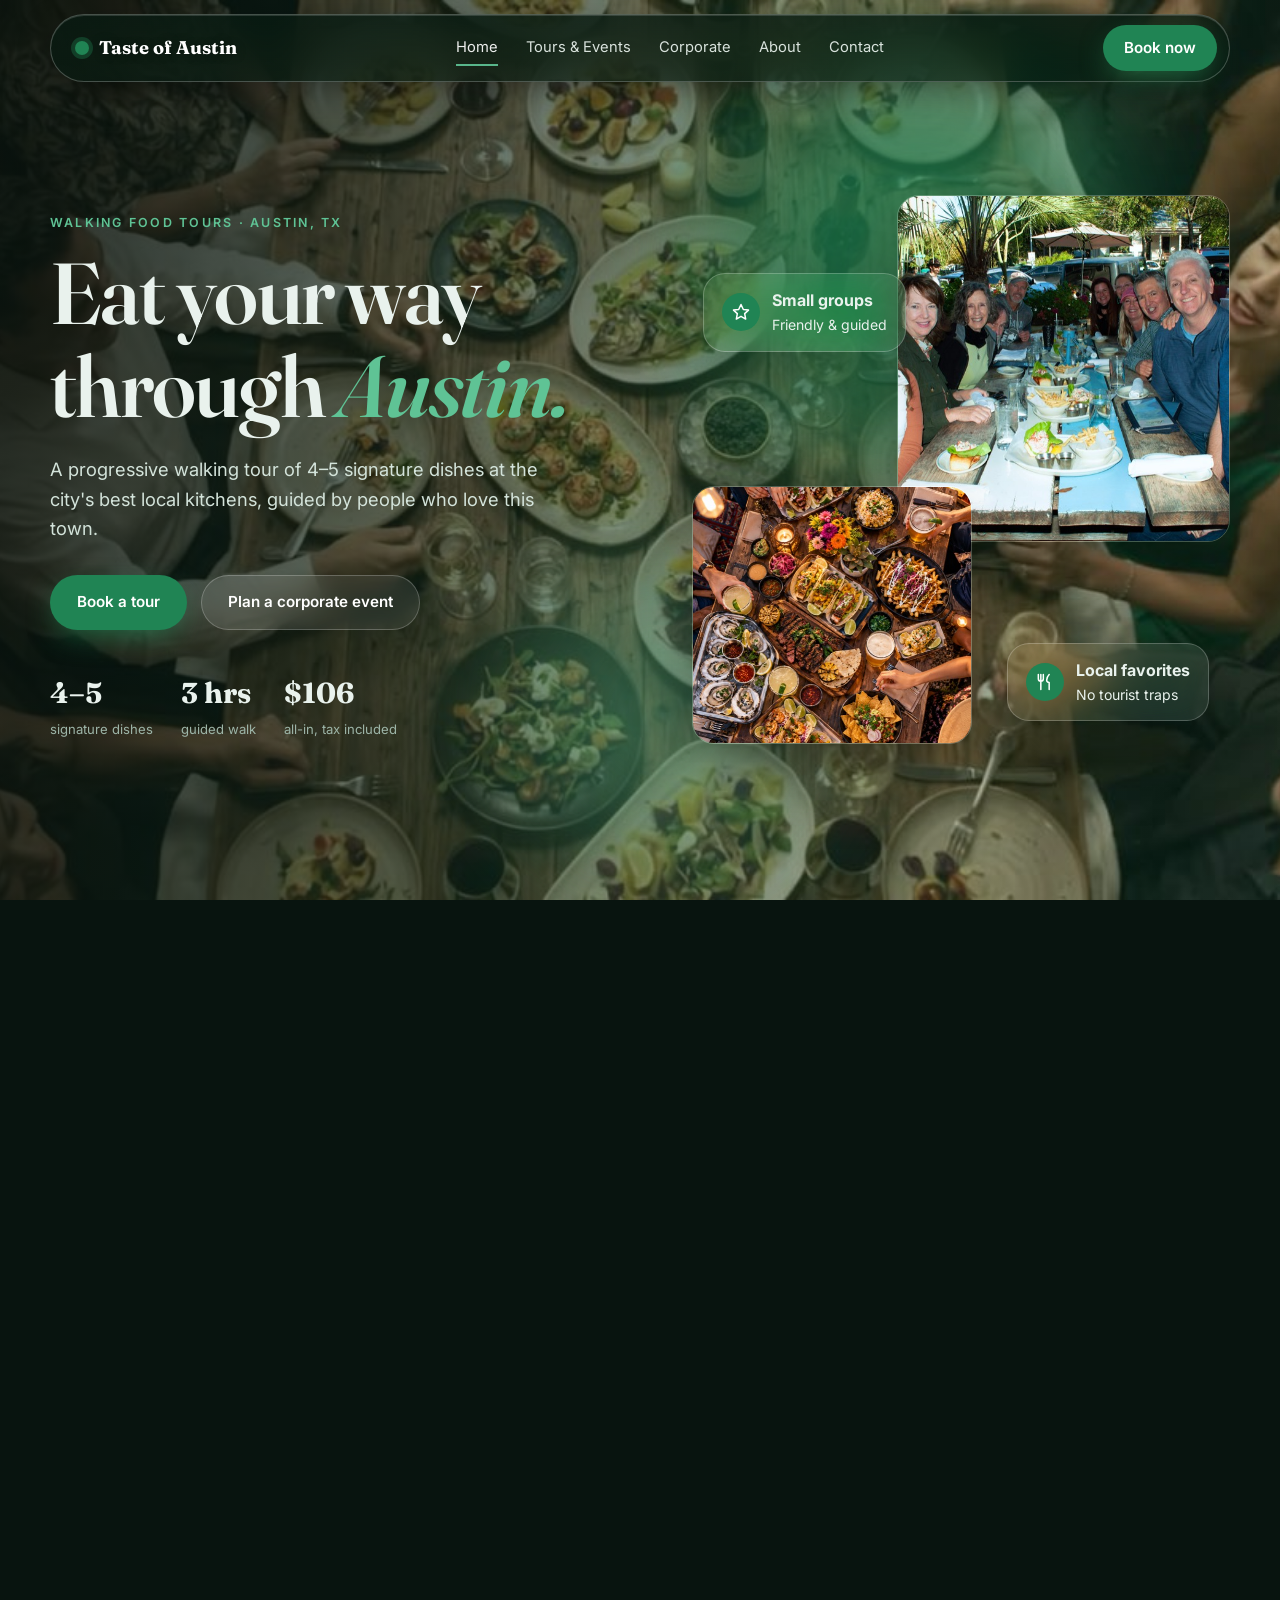
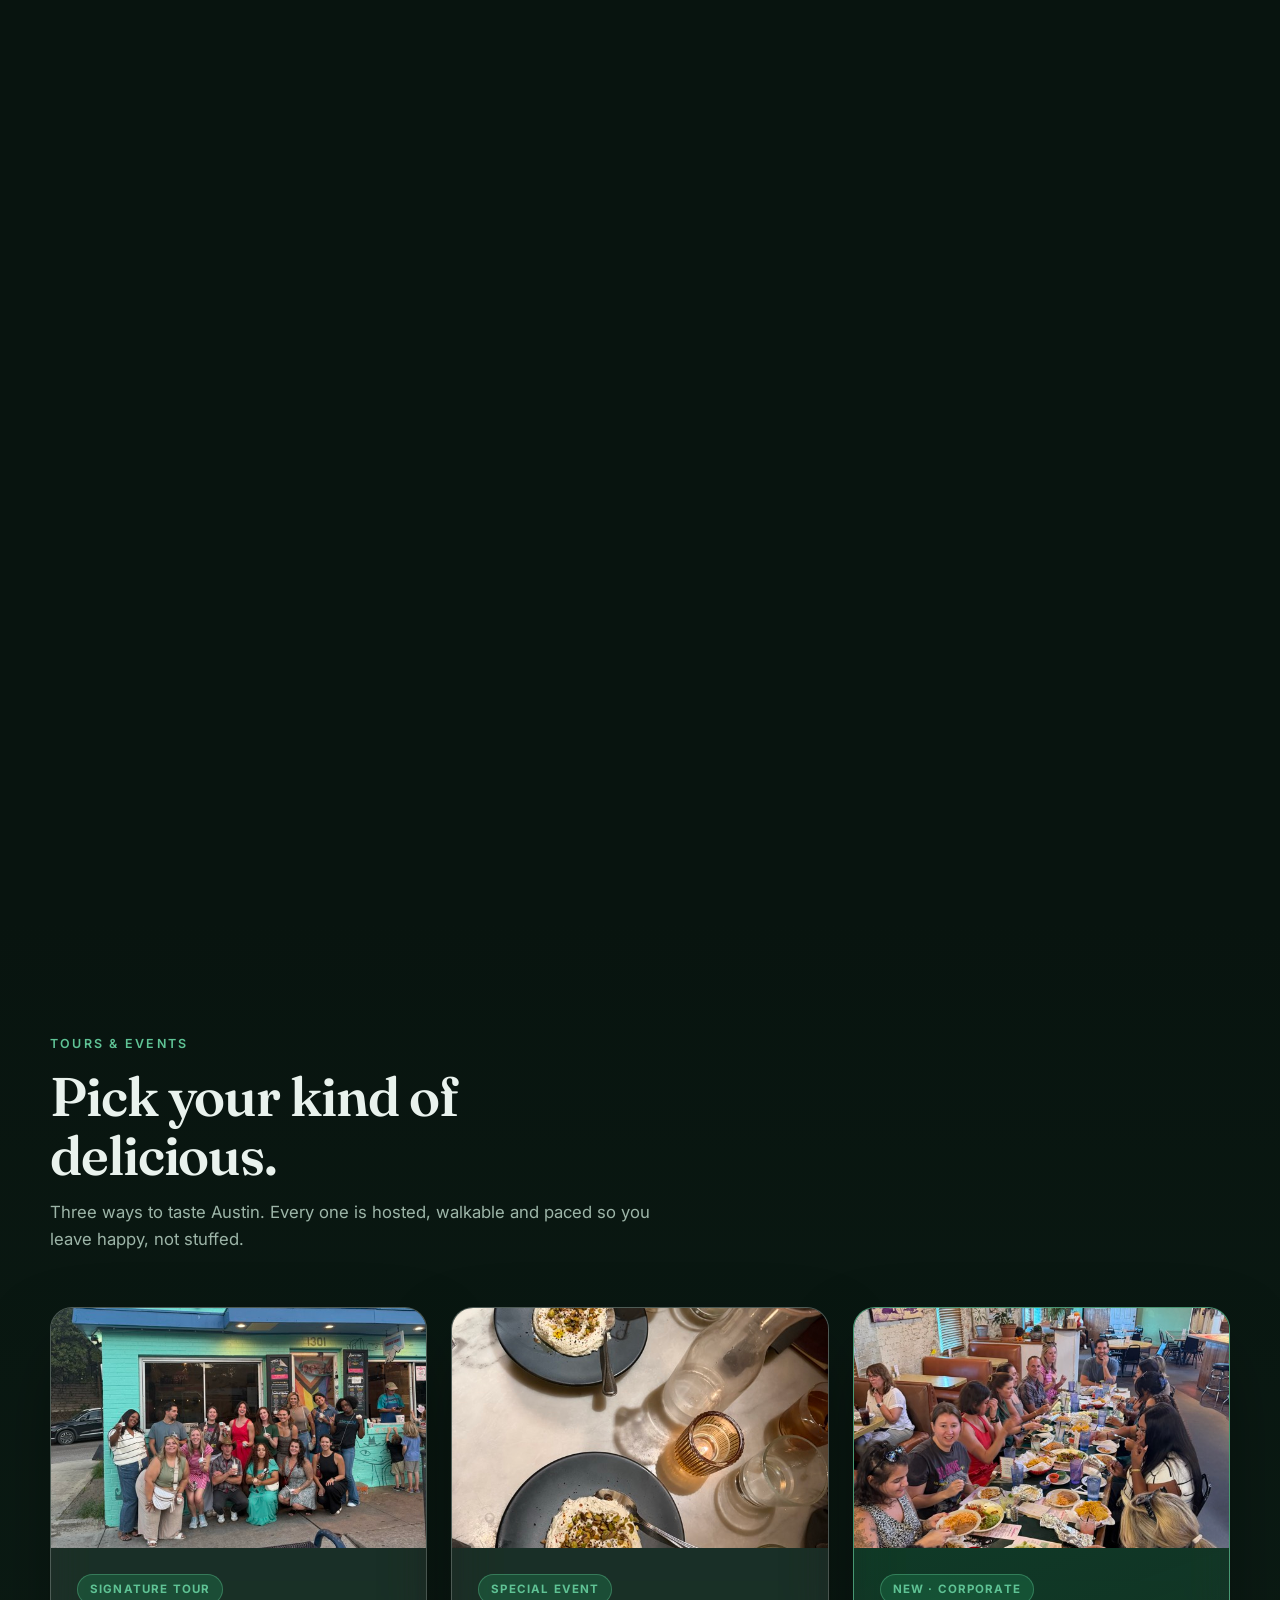
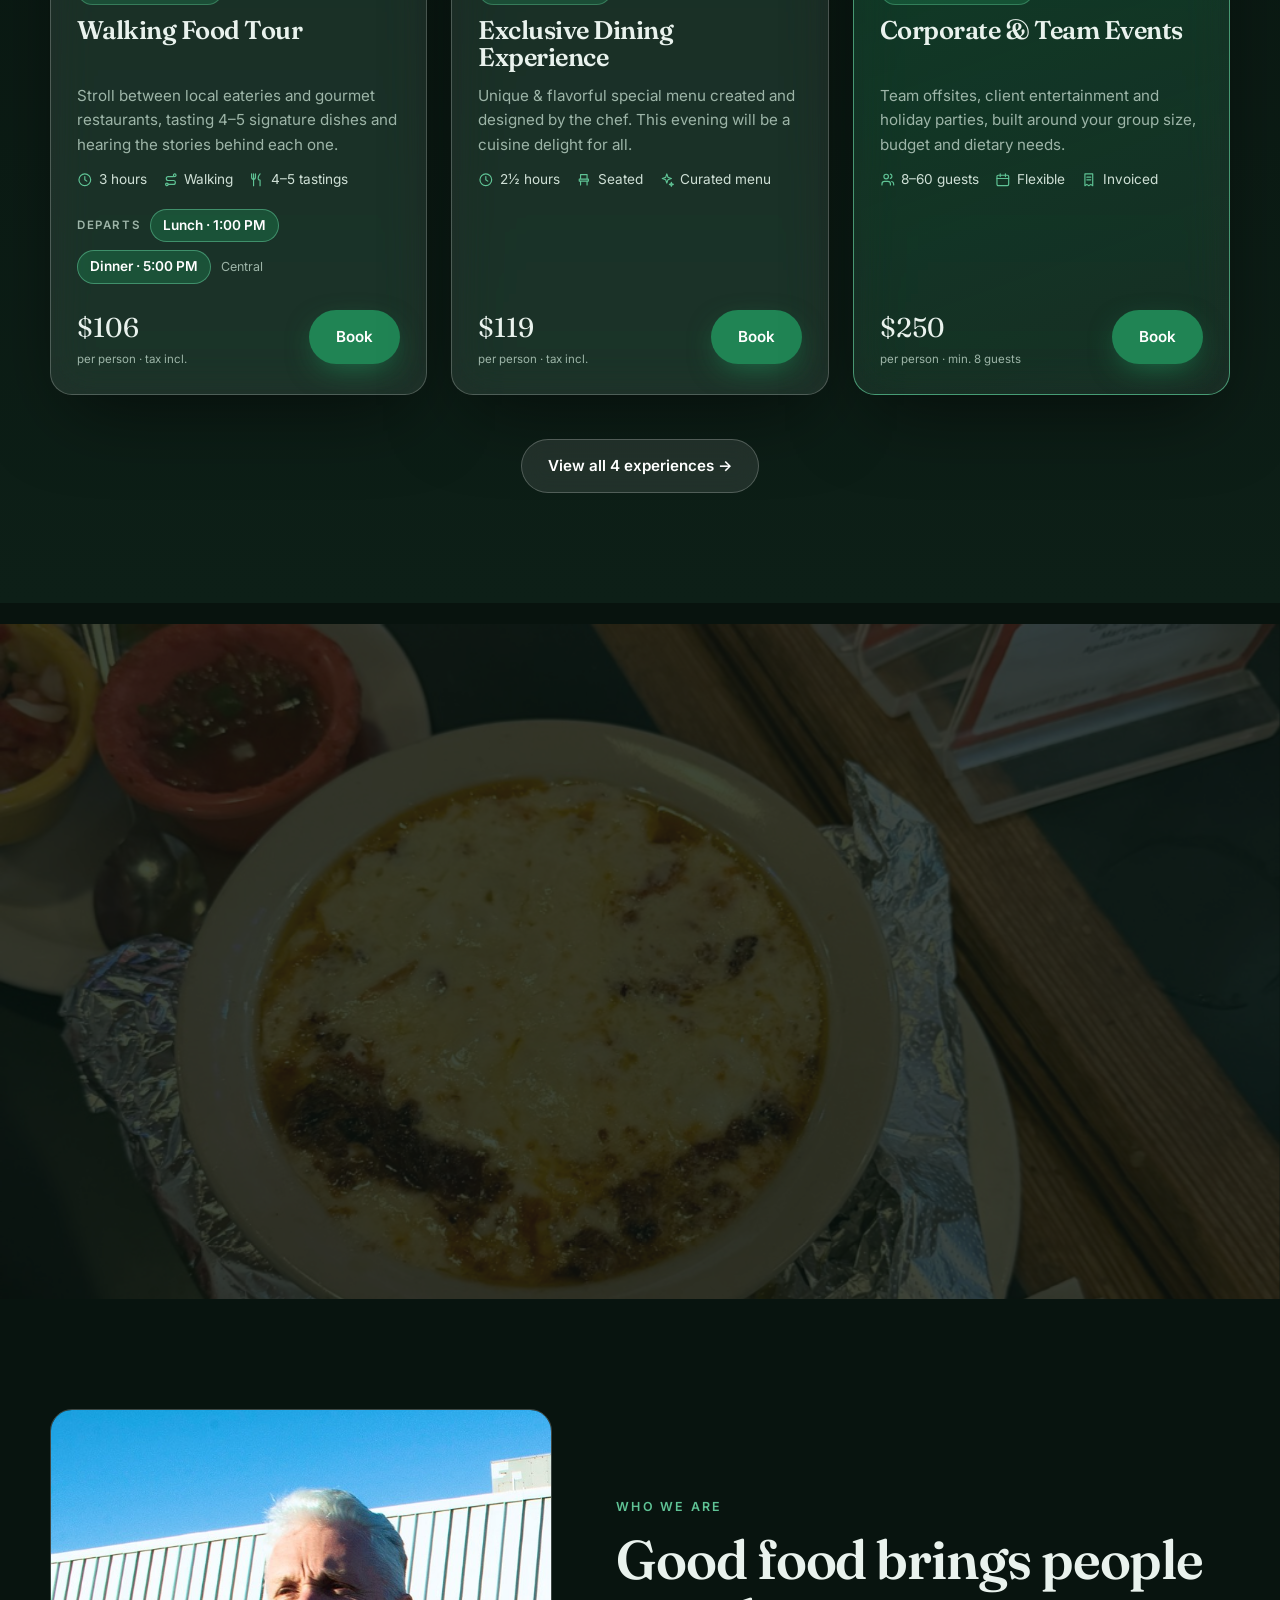
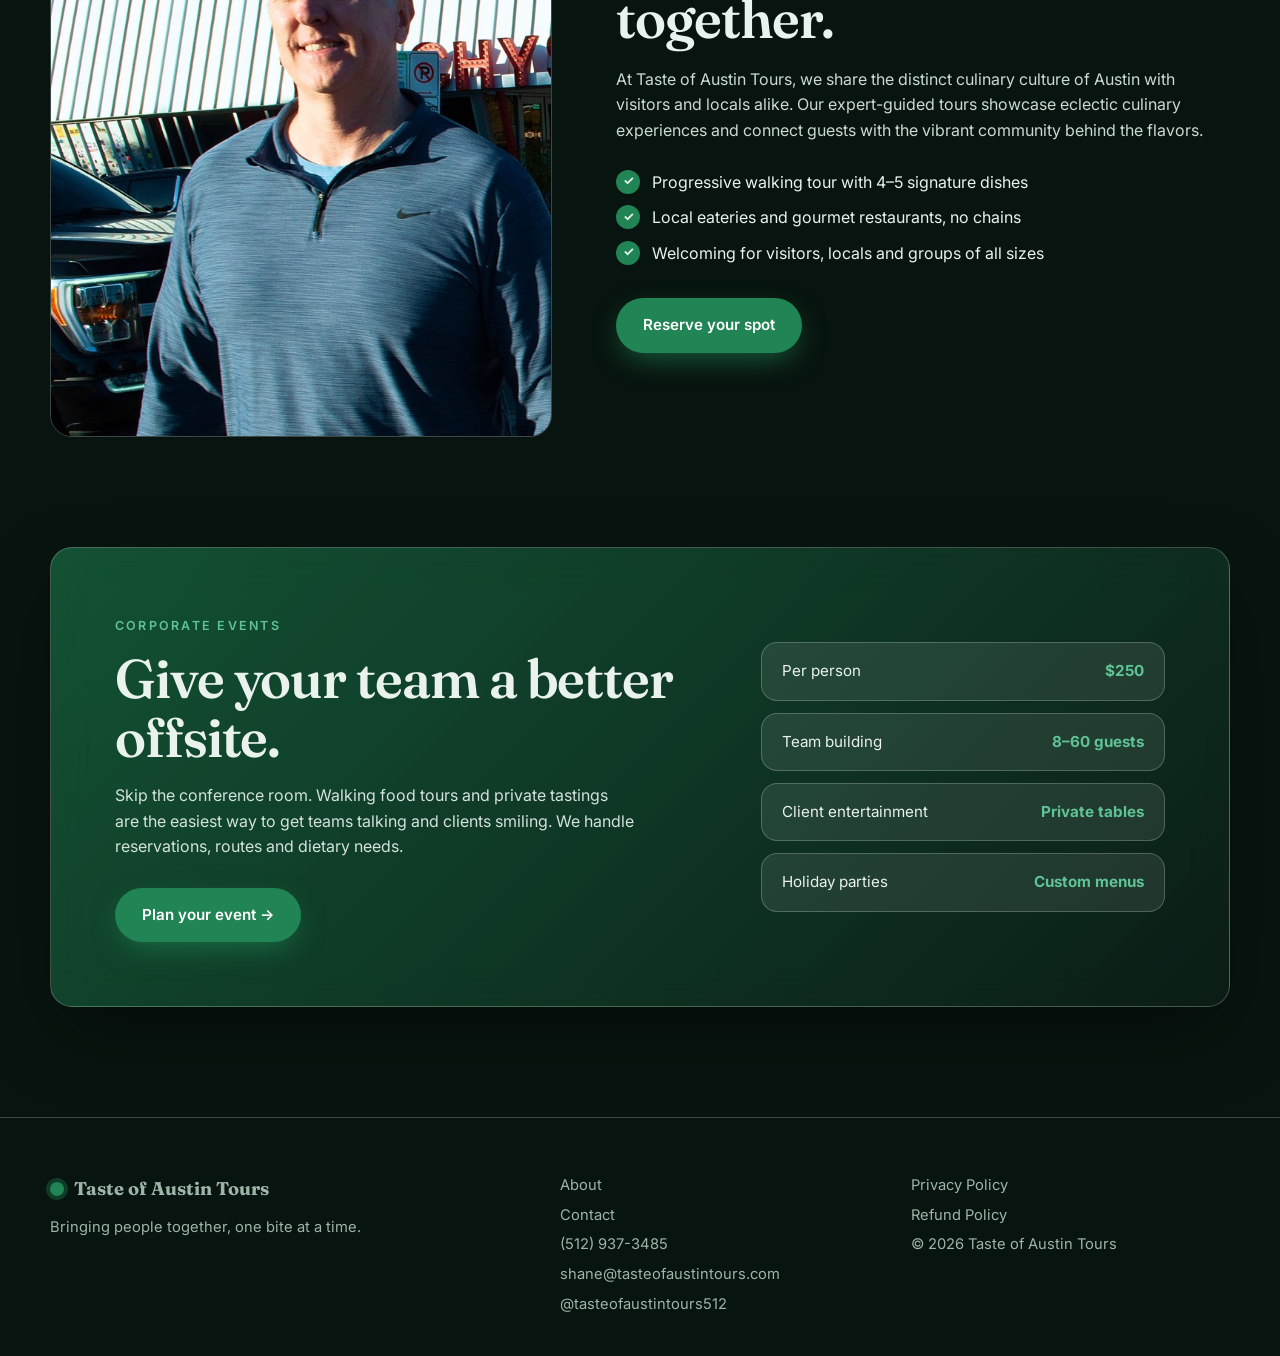
==== index.html @ 26d333cd "Four events: Walking Food Tour (lunch or dinner), Dining, Corporate, and a large Private Group Tour " ====
<!doctype html>
<html lang="en">
<head>
<meta charset="utf-8">
<meta name="viewport" content="width=device-width,initial-scale=1">
<title>Taste of Austin Tours | Walking Food Tours</title>
<meta name="description" content="Guided walking food tours, private dining experiences and corporate events in Austin, TX. Book your table for 4–5 signature dishes and the stories behind them.">
<meta name="theme-color" content="#208454">
<link rel="icon" href="favicon.svg" type="image/svg+xml">
<meta property="og:type" content="website"><meta property="og:site_name" content="Taste of Austin Tours">
<meta property="og:title" content="Taste of Austin Tours | Walking Food Tours"><meta property="og:description" content="Guided walking food tours, private dining experiences and corporate events in Austin, TX. Book your table for 4–5 signature dishes and the stories behind them.">
<meta property="og:url" content="https://www.tasteofaustintours.com/"><meta property="og:image" content="https://www.tasteofaustintours.com/img/og.jpg">
<meta name="twitter:card" content="summary_large_image">
<link rel="canonical" href="https://www.tasteofaustintours.com/">
<meta name="robots" content="noindex, nofollow"><!-- remove at go-live -->
<link rel="preconnect" href="https://fonts.googleapis.com">
<link rel="preconnect" href="https://fonts.gstatic.com" crossorigin>
<link href="https://fonts.googleapis.com/css2?family=Fraunces:ital,opsz,wght@0,9..144,500;0,9..144,700;1,9..144,500&family=Inter:wght@400;500;600&display=swap" rel="stylesheet">
<script>(function(){try{var n=performance.getEntriesByType('navigation')[0],t=n&&n.type;var internal=t!=='reload'&&document.referrer.indexOf(location.host)>-1;var rm=matchMedia('(prefers-reduced-motion: reduce)').matches;if(!internal&&!rm){var d=document.documentElement;d.classList.add('intro-pre');history.scrollRestoration='manual';setTimeout(function(){d.classList.remove('intro-pre','intro-go')},7000)}}catch(e){}})()</script>
<link rel="stylesheet" href="styles.css">
</head>
<body>
<svg width="0" height="0" style="position:absolute" aria-hidden="true"><defs><symbol id="i-clock" viewBox="0 0 24 24"><circle cx="12" cy="12" r="9"/><path d="M12 7v5l3 2"/></symbol><symbol id="i-route" viewBox="0 0 24 24"><circle cx="6" cy="19" r="2"/><circle cx="18" cy="5" r="2"/><path d="M8 19h8a3 3 0 0 0 0-6H8a3 3 0 0 1 0-6h8"/></symbol><symbol id="i-utensils" viewBox="0 0 24 24"><path d="M7 3v8M4 3v5a3 3 0 0 0 6 0V3M7 11v10M17 3c-2 2-3 4.5-3 7 0 1.5 1 2.5 3 2.5V21"/></symbol><symbol id="i-seat" viewBox="0 0 24 24"><path d="M7 4h10v7H7zM5 11h14v3H5zM7 14v6M17 14v6"/></symbol><symbol id="i-sparkles" viewBox="0 0 24 24"><path d="M12 3l1.8 5.2L19 10l-5.2 1.8L12 17l-1.8-5.2L5 10l5.2-1.8zM19 16l.8 2.2L22 19l-2.2.8L19 22l-.8-2.2L16 19l2.2-.8z"/></symbol><symbol id="i-users" viewBox="0 0 24 24"><path d="M16 20v-1.5a4 4 0 0 0-4-4H7a4 4 0 0 0-4 4V20"/><circle cx="9.5" cy="7" r="3.5"/><path d="M21 20v-1.5a4 4 0 0 0-3-3.9M16 3.2a3.5 3.5 0 0 1 0 6.6"/></symbol><symbol id="i-calendar" viewBox="0 0 24 24"><rect x="3" y="5" width="18" height="16" rx="2"/><path d="M3 10h18M8 3v4M16 3v4"/></symbol><symbol id="i-receipt" viewBox="0 0 24 24"><path d="M6 3h12v18l-3-2-3 2-3-2-3 2zM9 8h6M9 12h6"/></symbol><symbol id="i-star" viewBox="0 0 24 24"><path d="M12 3l2.8 6 6.2.7-4.6 4.3 1.2 6.5-5.6-3.3-5.6 3.3 1.2-6.5L3 9.7 9.2 9z"/></symbol><symbol id="i-briefcase" viewBox="0 0 24 24"><rect x="3" y="7" width="18" height="13" rx="2"/><path d="M9 7V5a2 2 0 0 1 2-2h2a2 2 0 0 1 2 2v2M3 13h18"/></symbol><symbol id="i-gift" viewBox="0 0 24 24"><rect x="3" y="8" width="18" height="4"/><path d="M5 12h14v9H5zM12 8v13M12 8c-2 0-4-1-4-2.5S9.5 3 12 8c2.5-5 4-3 4-2.5S14 8 12 8z"/></symbol><symbol id="i-leaf" viewBox="0 0 24 24"><path d="M5 19c0-9 5-14 15-14 0 10-5 15-14 15M5 19l8-8"/></symbol><symbol id="i-pin" viewBox="0 0 24 24"><path d="M12 21s-7-6.2-7-11a7 7 0 0 1 14 0c0 4.8-7 11-7 11z"/><circle cx="12" cy="10" r="2.5"/></symbol><symbol id="i-phone" viewBox="0 0 24 24"><path d="M5 4h4l2 5-2.5 1.5a11 11 0 0 0 5 5L15 13l5 2v4a2 2 0 0 1-2 2A16 16 0 0 1 3 6a2 2 0 0 1 2-2z"/></symbol><symbol id="i-mail" viewBox="0 0 24 24"><rect x="3" y="5" width="18" height="14" rx="2"/><path d="M3 7l9 6 9-6"/></symbol><symbol id="i-menu" viewBox="0 0 24 24"><path d="M4 6h16M4 12h16M4 18h16"/></symbol><symbol id="i-wine" viewBox="0 0 24 24"><path d="M8 3h8l-.5 6a3.5 3.5 0 0 1-7 0zM12 12.5V21M8 21h8"/></symbol><symbol id="i-heart" viewBox="0 0 24 24"><path d="M12 20s-8-5-8-11a4.5 4.5 0 0 1 8-2.5A4.5 4.5 0 0 1 20 9c0 6-8 11-8 11z"/></symbol><symbol id="i-key" viewBox="0 0 24 24"><circle cx="8" cy="15" r="4"/><path d="M11 12l9-9M16 7l3 3"/></symbol></defs></svg>

<header class="nav">
  <div class="wrap">
    <nav class="glass nav-inner" aria-label="Main">
      <a class="brand" href="index.html"><i></i>Taste of Austin</a>
      <div class="links">
        <a href="index.html" aria-current="page">Home</a>
        <a href="events.html">Tours &amp; Events</a>
        <a href="corporate.html">Corporate</a>
        <a href="about.html">About</a>
        <a href="contact.html">Contact</a>
      </div>
      <a class="btn btn-primary desk" href="events.html">Book now</a>
      <button class="menu-btn" aria-label="Menu" aria-expanded="false"><svg class="i" aria-hidden="true"><use href="#i-menu"/></svg></button>
    </nav>
  </div>
</header>

<main>
<div class="hero-runway" id="hero-runway">
<section class="hero hero-video" style="padding-bottom:96px">
  <canvas class="hero-vid" id="hero-canvas" data-frames="90" role="presentation" aria-hidden="true"></canvas>
  <div class="layer blob a" data-speed="0.4"></div>
  <div class="layer blob b" data-speed="0.15"></div>
  <div class="wrap hero-grid">
    <div>
      <span class="eyebrow">Walking food tours · Austin, TX</span>
      <h1>Eat your way through <em>Austin.</em></h1>
      <p class="lead">A progressive walking tour of 4–5 signature dishes at the city's best local kitchens, guided by people who love this town.</p>
      <div class="cta-row">
        <a class="btn btn-primary" href="events.html">Book a tour</a>
        <a class="btn btn-ghost" href="corporate.html">Plan a corporate event</a>
      </div>
      <div class="proof">
        <div><b>4–5</b><span>signature dishes</span></div>
        <div><b>3 hrs</b><span>guided walk</span></div>
        <div><b>$106</b><span>all-in, tax included</span></div>
      </div>
    </div>
    <div class="stack" aria-hidden="false">
      <div class="card-img ci1 layer" data-speed="-0.06" data-depth="14" style="position:absolute"><img src="img/tour.jpg" srcset="img/m/tour.jpg 900w, img/tour.jpg 1600w" sizes="(max-width:700px) 100vw, (max-width:1100px) 50vw, 380px" alt="A group of guests smiling around a shared outdoor table of lobster rolls and fries"></div>
      <div class="card-img ci2" data-depth="-18"><img src="img/street-food.jpg" srcset="img/m/street-food.jpg 800w, img/street-food.jpg 1400w" sizes="(max-width:700px) 60vw, 300px" style="object-position:50% 38%" alt="Overhead view of a table full of tacos, oysters, fries and drinks"></div>
      <div class="glass float-chip fc1" data-depth="26"><span class="dot"><svg class="i" aria-hidden="true"><use href="#i-star"/></svg></span><div><b>Small groups</b>Friendly &amp; guided</div></div>
      <div class="glass float-chip fc2" data-depth="-28"><span class="dot"><svg class="i" aria-hidden="true"><use href="#i-utensils"/></svg></span><div><b>Local favorites</b>No tourist traps</div></div>
    </div>
  </div>
</section>
</div>


<section class="events" id="events">
  <div class="wrap">
    <div class="head rv"><span class="eyebrow">Tours &amp; events</span><h2>Pick your kind of delicious.</h2><p>Three ways to taste Austin. Every one is hosted, walkable and paced so you leave happy, not stuffed.</p></div>
    <div class="event-grid">
      <article class="glass spot event rv">
        <div class="pic"><img src="img/amys.jpg" srcset="img/m/amys.jpg 800w, img/amys.jpg 1400w" sizes="(max-width:700px) 100vw, (max-width:1100px) 50vw, 380px" loading="lazy" style="object-position:50% 62%" alt="Guests posing with ice cream outside Amy’s Ice Creams on the walking food tour"></div>
        <div class="body">
          <span class="tag">Signature tour</span>
          <h3>Walking Food Tour</h3>
          <p>Stroll between local eateries and gourmet restaurants, tasting 4–5 signature dishes and hearing the stories behind each one.</p>
          <div class="meta"><span><svg class="i" aria-hidden="true"><use href="#i-clock"/></svg> 3 hours</span><span><svg class="i" aria-hidden="true"><use href="#i-route"/></svg> Walking</span><span><svg class="i" aria-hidden="true"><use href="#i-utensils"/></svg> 4–5 tastings</span><span class="times"><b>Departs</b><time datetime="13:00">Lunch · 1:00 PM</time><time datetime="17:00">Dinner · 5:00 PM</time><small class="tz">Central</small></span></div>
          <div class="foot"><div class="price">$106<small>per person · tax incl.</small></div><a class="btn btn-primary" href="book.html?exp=tour">Book</a></div>
        </div>
      </article>
      <article class="glass spot event rv">
        <div class="pic"><img src="img/ricotta.jpg" srcset="img/m/ricotta.jpg 800w, img/ricotta.jpg 1400w" sizes="(max-width:700px) 100vw, (max-width:1100px) 50vw, 380px" loading="lazy" style="object-position:50% 52%" alt="Two plates of whipped ricotta with pistachios and cocktails on a marble table"></div>
        <div class="body">
          <span class="tag">Special event</span>
          <h3>Exclusive Dining Experience</h3>
          <p>Unique &amp; flavorful special menu created and designed by the chef. This evening will be a cuisine delight for all.</p>
          <div class="meta"><span><svg class="i" aria-hidden="true"><use href="#i-clock"/></svg> 2½ hours</span><span><svg class="i" aria-hidden="true"><use href="#i-seat"/></svg> Seated</span><span><svg class="i" aria-hidden="true"><use href="#i-sparkles"/></svg> Curated menu</span></div>
          <div class="foot"><div class="price">$119<small>per person · tax incl.</small></div><a class="btn btn-primary" href="book.html?exp=dining">Book</a></div>
        </div>
      </article>
      <article class="glass spot event featured rv">
        <div class="pic"><img src="img/longtable.jpg" srcset="img/m/longtable.jpg 800w, img/longtable.jpg 1400w" sizes="(max-width:700px) 100vw, (max-width:1100px) 50vw, 380px" loading="lazy" style="object-position:50% 38%" alt="A large group sharing tacos and plates at one long restaurant table"></div>
        <div class="body">
          <span class="tag">New · Corporate</span>
          <h3>Corporate &amp; Team Events</h3>
          <p>Team offsites, client entertainment and holiday parties, built around your group size, budget and dietary needs.</p>
          <div class="meta"><span><svg class="i" aria-hidden="true"><use href="#i-users"/></svg> 8–60 guests</span><span><svg class="i" aria-hidden="true"><use href="#i-calendar"/></svg> Flexible</span><span><svg class="i" aria-hidden="true"><use href="#i-receipt"/></svg> Invoiced</span></div>
          <div class="foot"><div class="price">$250<small>per person · min. 8 guests</small></div><a class="btn btn-primary" href="corporate.html">Book</a></div>
        </div>
      </article>
    </div>
    <div style="text-align:center;margin-top:44px"><a class="btn btn-ghost" href="events.html">View all 4 experiences →</a></div>
  </div>
</section>

<section class="band" id="how">
  <div class="layer bg2" data-speed="0.18"></div>
  <div class="wrap">
    <div class="head rv"><span class="eyebrow">How it works</span><h2>Booked in a minute. Remembered for years.</h2></div>
    <div class="steps">
      <div class="glass spot step rv"><div class="n">01</div><h3>Choose &amp; book</h3><p>Pick your experience, date and party size. You'll see the full price up front, with tax included.</p></div>
      <div class="glass spot step rv"><div class="n">02</div><h3>Meet your guide</h3><p>We'll send the meeting spot and details. Come hungry, wear comfy shoes and tell us about any dietary needs.</p></div>
      <div class="glass spot step rv"><div class="n">03</div><h3>Taste Austin</h3><p>Walk, eat, sip and swap stories as we move between kitchens that make this city special.</p></div>
    </div>
  </div>
</section>

<section class="about" id="about">
  <div class="wrap about-grid">
    <div class="about-img rv"><img src="img/portrait.jpg" srcset="img/m/portrait.jpg 900w, img/portrait.jpg 1600w" sizes="(max-width:700px) 100vw, (max-width:1100px) 50vw, 480px" loading="lazy" style="object-position:50% 25%" alt="Host of Taste of Austin Tours standing in the sun on an Austin street"></div>
    <div class="rv">
      <span class="eyebrow">Who we are</span>
      <h2>Good food brings people together.</h2>
      <p>At Taste of Austin Tours, we share the distinct culinary culture of Austin with visitors and locals alike. Our expert-guided tours showcase eclectic culinary experiences and connect guests with the vibrant community behind the flavors.</p>
      <ul class="ticks">
        <li>Progressive walking tour with 4–5 signature dishes</li>
        <li>Local eateries and gourmet restaurants, no chains</li>
        <li>Welcoming for visitors, locals and groups of all sizes</li>
      </ul>
      <a class="btn btn-primary" href="events.html">Reserve your spot</a>
    </div>
  </div>
</section>

<section class="corp">
  <div class="wrap">
    <div class="glass spot corp-card rv">
      <div>
        <span class="eyebrow">Corporate events</span>
        <h2>Give your team a better offsite.</h2>
        <p>Skip the conference room. Walking food tours and private tastings are the easiest way to get teams talking and clients smiling. We handle reservations, routes and dietary needs.</p>
        <a class="btn btn-primary" href="corporate.html">Plan your event →</a>
      </div>
      <div class="corp-list">
        <div><span>Per person</span><b>$250</b></div>
        <div><span>Team building</span><b>8–60 guests</b></div>
        <div><span>Client entertainment</span><b>Private tables</b></div>
        <div><span>Holiday parties</span><b>Custom menus</b></div>
              </div>
    </div>
  </div>
</section>
</main>

<footer id="contact">
  <div class="wrap foot-grid">
    <div><a class="brand" href="index.html"><i></i>Taste of Austin Tours</a><p style="margin-top:12px">Bringing people together, one bite at a time.</p></div>
    <div class="foot-links"><a href="about.html">About</a><a href="contact.html">Contact</a><a href="tel:+15129373485">(512) 937-3485</a><a href="mailto:shane@tasteofaustintours.com">shane@tasteofaustintours.com</a><a href="https://www.instagram.com/tasteofaustintours512" rel="noopener">@tasteofaustintours512</a></div>
    <div class="foot-links"><a href="privacy.html">Privacy Policy</a><a href="refund.html">Refund Policy</a><p>© 2026 Taste of Austin Tours</p></div>
  </div>
</footer>
<a class="btn btn-primary m-cta" href="events.html" data-hide="#events">Book a tour</a>
<script src="main.js"></script>
</body>
</html>
---- styles.css ----
:root{
  --primary:#208454;
  --primary-600:#1a6b45;
  --primary-300:#5fc395;
  --ink:#08140f;
  --ink-2:#0d1f17;
  --paper:#f5f8f6;
  --text:#e9f2ed;
  --muted:#9db5a8;
  --glass:rgba(255,255,255,.09);
  --glass-strong:rgba(255,255,255,.16);
  --glass-border:rgba(255,255,255,.22);
  --radius:22px;
  --shadow:0 30px 80px -20px rgba(0,0,0,.55);
  --font:"Inter",system-ui,-apple-system,"Segoe UI",sans-serif;
  --display:"Fraunces",Georgia,serif;
}
*{box-sizing:border-box;margin:0}
html{scroll-behavior:smooth}
body{font-family:var(--font);background:var(--ink);color:var(--text);line-height:1.6;-webkit-font-smoothing:antialiased;overflow-x:hidden}
img{display:block;max-width:100%}
a{color:inherit;text-decoration:none}
.wrap{width:min(1180px,100% - 32px);margin-inline:auto}
h1,h2,h3{font-family:var(--display);font-weight:600;line-height:1.08;letter-spacing:-.02em}
h2{font-size:clamp(2rem,4.5vw,3.4rem)}
.eyebrow{display:inline-block;font-size:.78rem;font-weight:600;letter-spacing:.18em;text-transform:uppercase;color:var(--primary-300);margin-bottom:14px}
.glass{background:var(--glass);border:1px solid var(--glass-border);backdrop-filter:blur(22px) saturate(160%);-webkit-backdrop-filter:blur(22px) saturate(160%);border-radius:var(--radius);box-shadow:var(--shadow)}
.btn{display:inline-flex;align-items:center;justify-content:center;gap:8px;padding:14px 26px;border-radius:999px;font-weight:600;font-size:.95rem;border:1px solid transparent;cursor:pointer;transition:transform .2s,background .2s,box-shadow .2s;font-family:inherit}
.btn-primary{background:var(--primary);color:#fff;box-shadow:0 10px 30px -8px rgba(32,132,84,.8)}
.btn-primary:hover{background:#26a068;transform:translateY(-2px)}
.btn-ghost{background:var(--glass);border-color:var(--glass-border);color:#fff;backdrop-filter:blur(12px)}
.btn-ghost:hover{background:var(--glass-strong)}
:focus-visible{outline:3px solid var(--primary-300);outline-offset:3px}

/* nav */
.nav{position:fixed;inset:14px 0 auto;z-index:50}
.nav-inner{display:flex;align-items:center;justify-content:space-between;padding:10px 12px 10px 24px;border-radius:999px}
.brand{font-family:var(--display);font-weight:700;font-size:1.15rem;display:flex;align-items:center;gap:10px}
.brand i{width:14px;height:14px;border-radius:50%;background:var(--primary);box-shadow:0 0 0 4px rgba(32,132,84,.35)}
.links{display:flex;gap:28px;font-size:.92rem;color:var(--text)}
.links a{opacity:.8}.links a:hover{opacity:1}
.nav .btn{padding:10px 20px}
.menu-btn{display:none;background:none;border:0;color:#fff;font-size:1.5rem;cursor:pointer}

/* hero */
.hero{position:relative;min-height:100svh;display:grid;align-items:center;padding:130px 0 90px;overflow:hidden;isolation:isolate}
.layer{position:absolute;will-change:transform}
.bg{inset:-8% 0;background:url(img/g1.jpg) center/cover;z-index:-3;filter:saturate(1.1)}
.hero::before{content:"";position:absolute;inset:0;z-index:-2;background:linear-gradient(100deg,rgba(8,20,15,.92) 8%,rgba(12,52,34,.62) 55%,rgba(32,132,84,.28));}
.blob{border-radius:50%;filter:blur(70px);z-index:-2;opacity:.7}
.blob.a{width:420px;height:420px;background:var(--primary);top:6%;right:12%}
.blob.b{width:300px;height:300px;background:#5fc395;bottom:4%;left:40%;opacity:.35}
.hero-grid{display:grid;grid-template-columns:1.05fr .95fr;gap:48px;align-items:center}
.hero h1{font-size:clamp(2.8rem,7vw,5.4rem);margin-bottom:22px}
.hero h1 em{font-style:italic;color:var(--primary-300)}
.hero p.lead{font-size:1.15rem;color:#d3e3da;max-width:520px;margin-bottom:32px}
.cta-row{display:flex;gap:14px;flex-wrap:wrap}
.proof{display:flex;gap:28px;margin-top:40px;flex-wrap:wrap}
.proof b{display:block;font-family:var(--display);font-size:1.8rem}
.proof span{font-size:.82rem;color:var(--muted)}
.stack{position:relative;height:560px}
.card-img{position:absolute;border-radius:var(--radius);overflow:hidden;border:1px solid var(--glass-border);box-shadow:var(--shadow)}
.card-img img{width:100%;height:100%;object-fit:cover}
.ci1{width:62%;height:62%;top:0;right:0}
.ci2{width:52%;height:46%;bottom:2%;left:0}
.float-chip{position:absolute;padding:14px 18px;display:flex;gap:12px;align-items:center;font-size:.88rem}
.float-chip b{display:block;font-size:1rem}
.fc1{left:2%;top:14%}
.fc2{right:4%;bottom:6%}
.dot{width:38px;height:38px;border-radius:50%;background:var(--primary);display:grid;place-items:center;font-size:1.1rem}

/* booking bar */
.book-wrap{position:relative;z-index:5;margin-top:-64px}
.book{padding:26px;display:grid;grid-template-columns:1.4fr 1fr 1fr auto;gap:16px;align-items:end;background:rgba(14,36,26,.72)}
.field label{display:block;font-size:.72rem;letter-spacing:.14em;text-transform:uppercase;color:var(--muted);margin-bottom:6px;font-weight:600}
.field select,.field input,.field textarea{width:100%;padding:13px 14px;border-radius:14px;background:rgba(255,255,255,.08);border:1px solid var(--glass-border);color:#fff;font:inherit;font-size:.98rem;color-scheme:dark}
.field select option{color:#111}
.field textarea{resize:vertical;min-height:110px}
.book-total{grid-column:1/-1;display:flex;justify-content:space-between;color:var(--muted);font-size:.9rem;border-top:1px solid var(--glass-border);padding-top:14px;margin-top:2px}
.book-total strong{color:#fff;font-size:1.1rem}

/* sections */
section{padding:110px 0}
.head{max-width:640px;margin-bottom:54px}
.head p{color:var(--muted);margin-top:14px;font-size:1.05rem}
.events{background:linear-gradient(180deg,var(--ink),var(--ink-2))}
.event-grid{display:grid;grid-template-columns:repeat(3,1fr);gap:24px}
.event{display:flex;flex-direction:column;overflow:hidden;transition:transform .35s}
.event:hover{transform:translateY(-8px)}
.event .pic{height:240px;overflow:hidden}
.event .pic img{width:100%;height:100%;object-fit:cover;transition:transform .8s}
.event:hover .pic img{transform:scale(1.07)}
.event .body{padding:26px;display:flex;flex-direction:column;gap:12px;flex:1}
.tag{align-self:flex-start;padding:5px 12px;border-radius:999px;font-size:.72rem;font-weight:700;letter-spacing:.1em;text-transform:uppercase;background:rgba(32,132,84,.35);color:var(--primary-300);border:1px solid rgba(95,195,149,.4)}
.event h3{font-size:1.6rem}
.event p{color:var(--muted);font-size:.95rem}
.meta{display:flex;gap:16px;font-size:.85rem;color:#cfe0d6;flex-wrap:wrap}
.event .foot{margin-top:auto;display:flex;justify-content:space-between;align-items:center;padding-top:10px}
.price{font-family:var(--display);font-size:1.7rem}
.price small{font-family:var(--font);font-size:.72rem;color:var(--muted);display:block}
.event.featured{border-color:rgba(95,195,149,.7);background:linear-gradient(160deg,rgba(32,132,84,.35),rgba(255,255,255,.07))}

/* how it works parallax band */
.band{position:relative;overflow:hidden;isolation:isolate;padding:130px 0}
.band .bg2{position:absolute;inset:-15% 0;background:url(img/queso.jpg) center/cover;z-index:-2}
.band::before{content:"";position:absolute;inset:0;background:rgba(8,20,15,.78);z-index:-1}
.steps{display:grid;grid-template-columns:repeat(3,1fr);gap:22px}
.step{padding:30px}
.step .n{font-family:var(--display);font-size:3rem;color:var(--primary-300);line-height:1}
.step h3{font-size:1.35rem;margin:12px 0 8px}
.step p{color:#c9dbd1;font-size:.95rem}

/* about */
.about-grid{display:grid;grid-template-columns:.9fr 1.1fr;gap:64px;align-items:center}
.about-img{border-radius:var(--radius);overflow:hidden;position:relative;aspect-ratio:4/5;border:1px solid var(--glass-border)}
.about-img img{width:100%;height:100%;object-fit:cover}
.about p{color:#c9dbd1;margin-top:18px}
.ticks{list-style:none;padding:0;margin:26px 0 32px;display:grid;gap:10px}
.ticks li{display:flex;gap:12px}
.ticks li::before{content:"✓";flex:none;width:24px;height:24px;border-radius:50%;background:var(--primary);display:grid;place-items:center;font-size:.8rem;font-weight:700}

/* corporate teaser / cta */
.corp{padding:0 0 110px}
.corp-card{position:relative;overflow:hidden;padding:64px;display:grid;grid-template-columns:1.2fr .8fr;gap:40px;align-items:center;background:linear-gradient(135deg,rgba(32,132,84,.55),rgba(13,31,23,.8))}
.corp-card p{color:#d3e3da;margin:16px 0 28px;max-width:520px}
.corp-list{display:grid;gap:12px}
.corp-list div{padding:16px 20px;border-radius:16px;background:var(--glass);border:1px solid var(--glass-border);display:flex;justify-content:space-between;font-size:.95rem}
.corp-list b{color:var(--primary-300)}

/* footer */
footer{border-top:1px solid var(--glass-border);padding:56px 0 40px;background:var(--ink)}
.foot-grid{display:flex;justify-content:space-between;gap:30px;flex-wrap:wrap}
footer p,footer a{color:var(--muted);font-size:.92rem}
footer a:hover{color:#fff}
.foot-links{display:grid;gap:6px}

/* corporate page */
.page-hero{min-height:78svh;padding-bottom:70px}
.page-hero .bg{background-image:url(img/g2.jpg)}
.feat-grid{display:grid;grid-template-columns:repeat(3,1fr);gap:22px}
.feat{padding:30px}
.feat .ico{width:46px;height:46px;border-radius:14px;background:var(--primary);display:grid;place-items:center;font-size:1.3rem;margin-bottom:16px}
.feat h3{font-size:1.3rem;margin-bottom:8px}
.feat p{color:var(--muted);font-size:.95rem}
.pkg-grid{display:grid;grid-template-columns:repeat(3,1fr);gap:24px}
.pkg{padding:34px;display:flex;flex-direction:column;gap:14px}
.pkg.pop{border-color:rgba(95,195,149,.8);background:linear-gradient(160deg,rgba(32,132,84,.4),rgba(255,255,255,.07))}
.pkg h3{font-size:1.6rem}
.pkg ul{list-style:none;padding:0;display:grid;gap:8px;color:#cfe0d6;font-size:.94rem}
.pkg li::before{content:"•";color:var(--primary-300);margin-right:10px}
.inquiry{padding:44px;display:grid;grid-template-columns:.8fr 1.2fr;gap:48px}
.inquiry form{display:grid;grid-template-columns:1fr 1fr;gap:16px}
.inquiry .full{grid-column:1/-1}
.note{font-size:.82rem;color:var(--muted)}
.ok{display:none;padding:14px 18px;border-radius:14px;background:rgba(32,132,84,.35);border:1px solid var(--primary-300)}

/* reveal */
.rv{opacity:0;transform:translateY(34px);transition:opacity .9s,transform .9s cubic-bezier(.2,.7,.2,1)}
.rv.in{opacity:1;transform:none}

@media(max-width:980px){
  .hero-grid,.about-grid,.corp-card,.inquiry{grid-template-columns:1fr}
  .stack{height:420px}
  .book{grid-template-columns:1fr 1fr}
  .book .btn{grid-column:1/-1}
  .event-grid,.steps,.feat-grid,.pkg-grid{grid-template-columns:1fr}
  .corp-card,.inquiry{padding:30px}
  .links{display:none;position:absolute;top:70px;left:0;right:0;flex-direction:column;padding:22px;gap:16px;background:rgba(10,28,20,.95);border-radius:var(--radius);border:1px solid var(--glass-border)}
  .links.open{display:flex}
  .menu-btn{display:block}
  .nav .btn.desk{display:none}
  .inquiry form{grid-template-columns:1fr}
}
@media(max-width:560px){.book{grid-template-columns:1fr}}
@media(prefers-reduced-motion:reduce){*{transition:none!important;scroll-behavior:auto}.rv{opacity:1;transform:none}}

/* ---------- hover & motion polish ---------- */
@media (hover:hover){
  /* nav */
  .links a{position:relative;padding:4px 0}
  .links a::after{content:"";position:absolute;left:0;bottom:-2px;height:2px;width:100%;background:var(--primary-300);transform:scaleX(0);transform-origin:right;transition:transform .35s}
  .links a:hover::after{transform:scaleX(1);transform-origin:left}
  .brand i{transition:transform .4s,box-shadow .4s}
  .brand:hover i{transform:scale(1.35) rotate(90deg);box-shadow:0 0 0 8px rgba(32,132,84,.3)}

  /* buttons: shine sweep + lift */
  .btn{position:relative;overflow:hidden}
  .btn::before{content:"";position:absolute;top:0;left:-80%;width:50%;height:100%;background:linear-gradient(100deg,transparent,rgba(255,255,255,.35),transparent);transform:skewX(-20deg);transition:left .6s}
  .btn:hover::before{left:130%}
  .btn:hover{transform:translateY(-3px) scale(1.03)}
  .btn-primary:hover{box-shadow:0 18px 40px -8px rgba(32,132,84,.95)}
  .btn:active{transform:translateY(0) scale(.98)}

  /* glass cards: light follows the cursor */
  .glass{transition:opacity .9s,transform .35s,border-color .35s,background .35s,box-shadow .35s}
  .glass.spot{position:relative}
  .glass.spot::after{content:"";position:absolute;inset:0;border-radius:inherit;pointer-events:none;opacity:0;transition:opacity .3s;background:radial-gradient(380px circle at var(--mx,50%) var(--my,50%),rgba(95,195,149,.26),transparent 60%)}
  .glass.spot:hover::after{opacity:1}
  .glass.spot:hover{border-color:rgba(95,195,149,.7)}

  /* event cards */
  .event:hover{box-shadow:0 40px 90px -20px rgba(32,132,84,.55)}
  .event .tag{transition:background .3s,transform .3s}
  .event:hover .tag{background:var(--primary);color:#fff;transform:translateX(4px)}
  .meta span{transition:color .3s,transform .3s}
  .event:hover .meta span{color:#fff}
  .meta span:hover{transform:translateY(-2px)}
  .price{transition:color .3s,transform .3s}
  .event:hover .price{color:var(--primary-300);transform:scale(1.06);transform-origin:left}

  /* steps, features, packages */
  .step,.feat,.pkg{transition:transform .35s,border-color .35s,box-shadow .35s,background .35s}
  .step:hover,.feat:hover,.pkg:hover{transform:translateY(-10px)}
  .step:hover{background:var(--glass-strong)}
  .step .n{transition:transform .4s,color .3s}
  .step:hover .n{transform:scale(1.2) translateX(6px);color:#fff}
  .feat .ico{transition:transform .4s,box-shadow .4s}
  .feat:hover .ico{transform:rotate(-12deg) scale(1.2);box-shadow:0 10px 26px -6px rgba(32,132,84,.9)}
  .pkg:hover{box-shadow:0 36px 80px -20px rgba(32,132,84,.55)}
  .pkg li{transition:transform .25s,color .25s}
  .pkg li:hover{transform:translateX(8px);color:#fff}

  /* hero */
  .proof>div{transition:transform .3s}
  .proof>div:hover{transform:translateY(-5px)}
  .proof b{transition:color .3s}
  .proof>div:hover b{color:var(--primary-300)}
  .card-img img{transition:transform 1s}
  .card-img:hover img{transform:scale(1.08)}
  .card-img{transition:box-shadow .4s,border-color .4s}
  .card-img:hover{border-color:var(--primary-300);box-shadow:0 30px 80px -10px rgba(32,132,84,.8)}
  .float-chip:hover{transform:scale(1.08);background:var(--glass-strong)}
  .dot{transition:transform .5s}
  .float-chip:hover .dot{transform:rotate(360deg)}

  /* booking bar */
  .book{transition:box-shadow .4s,border-color .4s}
  .book:hover{border-color:rgba(95,195,149,.6);box-shadow:0 30px 90px -20px rgba(32,132,84,.6)}
  .field select,.field input,.field textarea{transition:border-color .25s,background .25s,transform .25s,box-shadow .25s}
  .field select:hover,.field input:hover,.field textarea:hover{border-color:var(--primary-300);background:rgba(255,255,255,.13);transform:translateY(-2px)}
  .field select:focus,.field input:focus,.field textarea:focus{border-color:var(--primary-300);box-shadow:0 0 0 4px rgba(32,132,84,.35);outline:0}

  /* about + corporate */
  .about-img img{transition:transform 1s}
  .about-img:hover img{transform:scale(1.06) rotate(1deg)}
  .ticks li{transition:transform .3s}
  .ticks li:hover{transform:translateX(8px)}
  .corp-list div{transition:transform .3s,background .3s,border-color .3s}
  .corp-list div:hover{transform:translateX(-10px) scale(1.02);background:var(--glass-strong);border-color:var(--primary-300)}
  .corp-card{transition:box-shadow .4s}
  .corp-card:hover{box-shadow:0 40px 100px -20px rgba(32,132,84,.65)}

  /* footer */
  footer a{transition:color .25s,transform .25s;display:inline-block}
  footer a:hover{transform:translateX(5px)}
}
@keyframes bob{0%,100%{translate:0 0}50%{translate:0 -10px}}
.float-chip{animation:bob 5s ease-in-out infinite}
.fc2{animation-delay:-2.5s}
@keyframes pulse{0%{box-shadow:0 0 0 0 rgba(95,195,149,.6)}100%{box-shadow:0 0 0 16px rgba(95,195,149,0)}}
.nav .btn-primary{animation:pulse 2.4s infinite}

/* svg icons */
.i{width:1.15em;height:1.15em;stroke:currentColor;fill:none;stroke-width:1.8;stroke-linecap:round;stroke-linejoin:round;vertical-align:-.22em;flex:none}
.meta span{display:inline-flex;align-items:center;gap:6px}
.meta .i{color:var(--primary-300)}
.dot .i,.ico .i{width:20px;height:20px;color:#fff}
.menu-btn .i{width:26px;height:26px}
.foot-links a .i,.inquiry a .i{color:var(--primary-300);margin-right:6px}
/* events filters */
.filters{display:flex;gap:10px;flex-wrap:wrap;margin-bottom:34px}
.chip{padding:10px 20px;border-radius:999px;border:1px solid var(--glass-border);background:var(--glass);color:var(--text);font:inherit;font-size:.9rem;font-weight:500;cursor:pointer;backdrop-filter:blur(12px);transition:background .25s,transform .25s,border-color .25s}
.chip:hover{transform:translateY(-3px);border-color:var(--primary-300)}
.chip.on{background:var(--primary);border-color:var(--primary)}
.event[hidden]{display:none}
@media(max-width:980px){.event-grid{grid-template-columns:1fr}}
@media(min-width:981px) and (max-width:1100px){.event-grid{grid-template-columns:repeat(2,1fr)}}

/* ---------- mobile optimisation ---------- */
*{-webkit-tap-highlight-color:transparent}
.m-cta{display:none}
@media(max-width:980px){
  section{padding:72px 0}
  .band{padding:84px 0}
  .corp{padding-bottom:72px}
  .head{margin-bottom:34px}
  .hero{min-height:0;padding:108px 0 96px}
  .page-hero{min-height:0!important;padding:132px 0 56px}
  .hero h1{font-size:clamp(2.4rem,11.5vw,3.5rem)}
  .hero p.lead{font-size:1.05rem;margin-bottom:26px}
  .hero-grid{gap:34px}
  .cta-row .btn{flex:1 1 100%}
  .proof{display:grid;grid-template-columns:repeat(3,1fr);gap:12px;margin-top:30px}
  .proof b{font-size:1.5rem}
  .proof span{font-size:.76rem;display:block;line-height:1.3}
  .stack{height:330px}
  .ci1{width:80%;height:68%}
  .ci2{width:54%;height:42%;bottom:0}
  .fc1{left:auto;right:0;top:auto;bottom:4%}
  .fc2{display:none}
  .float-chip{padding:11px 14px}
  .book-wrap{margin-top:-52px}
  .book{padding:20px;gap:14px}
  .field select,.field input,.field textarea{font-size:16px;min-height:50px}
  .field textarea{min-height:110px}
  .btn{min-height:50px}
  .event .pic{height:210px}
  .event .body{padding:22px}
  .about-img{aspect-ratio:1/1}
  .about-img img{object-position:50% 18%}
  .about-grid{gap:34px}
  .corp-card{padding:28px}
  .corp-list div{flex-wrap:wrap;gap:4px 12px}
  .corp-list b{margin-left:auto}
  .step,.feat,.pkg{padding:26px}
  .glass{-webkit-backdrop-filter:blur(14px);backdrop-filter:blur(14px)}
  .blob{filter:blur(50px)}.blob.a{width:260px;height:260px}.blob.b{width:200px;height:200px}
  .menu-btn{min-width:44px;min-height:44px;display:grid;place-items:center}
  .links a{padding:10px 0;font-size:1.05rem}
  footer{padding:44px 0 110px}
  footer a{padding:9px 0;display:inline-block}
  .filters{flex-wrap:nowrap;overflow-x:auto;margin-inline:-16px;padding:0 16px 8px;scrollbar-width:none}
  .filters::-webkit-scrollbar{display:none}
  .chip{flex:none;min-height:46px}
  .bg{background-image:url(img/m/g1.jpg)}
  .page-hero .bg{background-image:url(img/m/g2.jpg)}
  .ev-bg{background-image:var(--m)!important}
  .band .bg2{background-image:url(img/m/queso.jpg)}
  /* sticky booking button */
  .m-cta{display:inline-flex;position:fixed;z-index:40;left:16px;right:16px;bottom:calc(14px + env(safe-area-inset-bottom));min-height:54px;box-shadow:0 14px 40px -6px rgba(0,0,0,.6),0 10px 30px -8px rgba(32,132,84,.9);transition:transform .35s,opacity .35s}
  .m-cta.off{transform:translateY(130%);opacity:0;pointer-events:none}
}
@media(max-width:380px){.proof{grid-template-columns:1fr 1fr}.hero h1{font-size:2.3rem}}
@media(prefers-reduced-motion:reduce){.float-chip,.nav .btn-primary{animation:none!important}}
.corp-list div{min-width:0}
.corp-list b{overflow-wrap:anywhere;min-width:0}
.corp-card>*{min-width:0}

/* ---------- scroll-scrubbed hero video ---------- */
.hero-runway{position:relative;height:280svh}
.hero-video{position:sticky;top:0;height:100svh;min-height:0;padding:0!important;box-sizing:border-box}
.hero-video .hero-grid{padding-top:90px;padding-bottom:40px}
.hero-vid{position:absolute;inset:0;width:100%;height:100%;display:block;z-index:-3;pointer-events:none;background:#08140f url(media/hero-poster.jpg) center/cover}
@media(max-width:980px){
  /* mobile content is taller than the screen, so don't pin; scrub while the hero scrolls past */
  .hero-runway{height:auto}
  .hero-video{position:relative;height:auto;padding:108px 0 96px!important}
  .hero-video .hero-grid{padding:0}
}
@media(prefers-reduced-motion:reduce){.hero-runway{height:auto}.hero-video{position:relative;height:auto;min-height:100svh;padding:130px 0 90px!important}}
.hero-video::before{background:linear-gradient(100deg,rgba(8,20,15,.84) 6%,rgba(12,52,34,.5) 52%,rgba(32,132,84,.18))}
@media(max-width:980px){.hero-video::before{background:linear-gradient(180deg,rgba(8,20,15,.8),rgba(12,52,34,.55))}}

/* ---------- intro sequence (home page) ---------- */
html.intro-pre .nav,
html.intro-pre .hero-video .hero-grid>div:first-child>*,
html.intro-pre .hero-video .stack>*{opacity:0;transform:translateY(26px)}
html.intro-pre .nav{transform:translateY(-26px)}
html.intro-pre .hero-video::before,html.intro-pre .hero-video .blob{opacity:0}
html.intro-go .nav,
html.intro-go .hero-video .hero-grid>div:first-child>*,
html.intro-go .hero-video .stack>*{opacity:1;transform:none;transition:opacity .75s cubic-bezier(.2,.7,.2,1) var(--d,0s),transform .85s cubic-bezier(.2,.7,.2,1) var(--d,0s)}
html.intro-go .hero-video::before,html.intro-go .hero-video .blob{opacity:1;transition:opacity 1.2s ease .5s}
html.intro-go .nav{--d:.75s}
html.intro-go .hero-grid>div:first-child>:nth-child(1){--d:.88s}
html.intro-go .hero-grid>div:first-child>:nth-child(2){--d:1s}
html.intro-go .hero-grid>div:first-child>:nth-child(3){--d:1.12s}
html.intro-go .hero-grid>div:first-child>:nth-child(4){--d:1.24s}
html.intro-go .hero-grid>div:first-child>:nth-child(5){--d:1.36s}
html.intro-go .stack>:nth-child(1){--d:1s}
html.intro-go .stack>:nth-child(2){--d:1.15s}
html.intro-go .stack>:nth-child(3){--d:1.3s}
html.intro-go .stack>:nth-child(4){--d:1.42s}
.intro-mark{position:absolute;inset:0;z-index:3;display:grid;place-content:center;justify-items:center;gap:18px;pointer-events:none;opacity:0;color:#fff;text-align:center}
.intro-mark b{font-family:var(--display);font-weight:600;font-size:clamp(2rem,6vw,4.2rem);letter-spacing:-.02em;text-shadow:0 4px 40px rgba(0,0,0,.5)}
.intro-mark span{font-size:.78rem;letter-spacing:.32em;text-transform:uppercase;color:#d7ebe0;text-shadow:0 2px 20px rgba(0,0,0,.6)}
.intro-mark i{display:block;width:0;height:2px;background:var(--primary-300);border-radius:2px}
html.intro-go .intro-mark{animation:markShow 1.1s ease both}
html.intro-go .intro-mark i{animation:markLine 1s cubic-bezier(.6,0,.2,1) both}
@keyframes markShow{0%{opacity:0;transform:translateY(14px);filter:blur(10px)}22%{opacity:1;transform:none;filter:none}55%{opacity:1;transform:none;filter:none}100%{opacity:0;transform:translateY(-10px) scale(1.04);filter:blur(8px)}}
@keyframes markLine{from{width:0}to{width:min(220px,40vw)}}
@media(prefers-reduced-motion:reduce){.intro-mark{display:none}}

.links a[aria-current="page"]{opacity:1;color:#fff}
.links a[aria-current="page"]::after{transform:scaleX(1);transform-origin:left}
@media(max-width:980px){.links a[aria-current="page"]{color:var(--primary-300)}}
@media(max-width:980px){.links{background:rgba(8,20,15,.97)!important;-webkit-backdrop-filter:blur(24px);backdrop-filter:blur(24px);box-shadow:0 30px 70px -10px rgba(0,0,0,.7)}.links a{opacity:1}}

/* ---------- aligned tiles: titles, copy, prices and buttons line up across each row ---------- */
@supports (grid-template-rows:subgrid){
 @media(min-width:641px){
  .pkg-grid,.feat-grid,.steps,.event-grid{align-items:stretch}
  .pkg-grid>.pkg{display:grid;grid-template-rows:subgrid;grid-row:span 4;row-gap:14px;align-content:start}
  .pkg-grid>.pkg>.tag,.feat>.ico{justify-self:start}
  .feat-grid>.feat{display:grid;grid-template-rows:subgrid;grid-row:span 3;row-gap:0;align-content:start}
  .feat-grid>.feat>*{margin-top:0}
  .steps>.step{display:grid;grid-template-rows:subgrid;grid-row:span 3;row-gap:0;align-content:start}
  .event-grid{row-gap:24px}
  .event-grid>.event{display:grid;grid-template-rows:subgrid;grid-row:span 6;row-gap:12px}
  .event .body{display:contents}
  .event .body>*{margin-inline:26px}
  .event .body>.tag{justify-self:start;margin-top:14px}
  .event .body>.foot{margin-bottom:26px;align-self:end}
  .event .body>.meta{align-self:start}
 }
}

/* ---------- tablet pass ---------- */
@media(min-width:641px) and (max-width:980px){
  .event-grid,.feat-grid,.pkg-grid,.steps{grid-template-columns:repeat(2,1fr)}
  /* an odd last tile spans the full row so the grid never ends on an orphan */
  .event-grid>:last-child:nth-child(odd),.feat-grid>:last-child:nth-child(odd),.pkg-grid>:last-child:nth-child(odd),.steps>:last-child:nth-child(odd){grid-column:1/-1}
  .inquiry form{grid-template-columns:1fr 1fr}
  .about-grid{grid-template-columns:.8fr 1.2fr;gap:36px}
  .about-img{aspect-ratio:4/5}
  .corp-card{grid-template-columns:1.1fr .9fr;gap:28px}
}
@media(min-width:761px) and (max-width:980px){
  .hero-grid{grid-template-columns:1.1fr .9fr;gap:28px}
  .hero h1{font-size:clamp(2.2rem,5.8vw,3rem)}
  .stack{height:390px}
  .cta-row .btn{flex:1 1 auto}
}
@media(min-width:981px) and (max-width:1100px){.event-grid{grid-template-columns:repeat(3,1fr)}.event .body>*{margin-inline:22px!important}}

/* footer: brand on its own row on phones, three balanced columns otherwise */
.foot-grid{display:grid;grid-template-columns:1.5fr 1fr 1fr;gap:32px;align-items:start}
@media(max-width:760px){.foot-grid{grid-template-columns:1fr 1fr;gap:28px 20px}.foot-grid>:first-child{grid-column:1/-1}}
/* short laptop windows: keep the pinned hero fully on screen */
@media(min-width:981px) and (max-height:760px){
  .hero-video .hero-grid{padding-top:84px;padding-bottom:20px}
  .hero h1{font-size:clamp(2.4rem,5.2vw,3.8rem);margin-bottom:14px}
  .hero p.lead{margin-bottom:20px}
  .proof{margin-top:24px}
  .stack{height:min(470px,62svh)}
}

/* departure times */
.meta .times{flex:1 1 100%;display:flex;align-items:center;gap:8px;flex-wrap:wrap;margin-top:2px}
.meta .times b{font-size:.72rem;letter-spacing:.14em;text-transform:uppercase;color:var(--muted);font-weight:600;margin-right:2px}
.meta .times time{padding:5px 12px;border-radius:999px;font-weight:600;font-size:.85rem;color:#fff;background:rgba(32,132,84,.4);border:1px solid rgba(95,195,149,.55)}
@media(hover:hover){.meta .times time{transition:background .25s,transform .25s}.meta .times time:hover{background:var(--primary);transform:translateY(-2px)}}

/* ---------- booking page ---------- */
.steps-nav{list-style:none;padding:0;display:flex;gap:10px;flex-wrap:wrap;margin:0 0 28px}
.steps-nav li{display:flex;align-items:center;gap:10px;padding:8px 18px 8px 8px;border-radius:999px;background:var(--glass);border:1px solid var(--glass-border);color:var(--muted);font-size:.9rem;font-weight:500;transition:all .3s}
.steps-nav li b{width:28px;height:28px;border-radius:50%;display:grid;place-items:center;background:rgba(255,255,255,.12);font-size:.85rem;color:#fff}
.steps-nav li.on{color:#fff;border-color:var(--primary-300);background:rgba(32,132,84,.35)}
.steps-nav li.on b,.steps-nav li.done b{background:var(--primary)}
.steps-nav li.done{color:#d7ebe0}
.book-layout{display:grid;grid-template-columns:.8fr 1.2fr;gap:28px;align-items:start}
.summary{position:sticky;top:104px;overflow:hidden}
.sum-pic{height:210px;overflow:hidden}.sum-pic img{width:100%;height:100%;object-fit:cover}
.sum-body{padding:26px}
.sum-body h2{font-size:1.9rem;margin-bottom:6px}
.sum-desc{color:var(--muted);font-size:.92rem;margin-bottom:18px}
.sum-lines{margin:0;display:grid;gap:0}
.sum-lines div{display:flex;justify-content:space-between;gap:16px;padding:12px 0;border-top:1px solid var(--glass-border);font-size:.95rem}
.sum-lines dt{color:var(--muted)}.sum-lines dd{margin:0;font-weight:600;text-align:right}
.sum-total{display:flex;justify-content:space-between;align-items:baseline;border-top:1px solid var(--glass-border);padding-top:16px;margin-top:4px}
.sum-total small{display:block;color:var(--muted);font-size:.75rem}
.sum-total strong{font-family:var(--display);font-size:2.2rem}
.formcard{padding:34px}
.mock-banner{display:flex;gap:12px;align-items:flex-start;padding:14px 16px;border-radius:16px;background:rgba(214,170,60,.14);border:1px solid rgba(214,170,60,.5);font-size:.88rem;margin-bottom:26px;color:#f3e6c0}
.mock-banner .i{flex:none;margin-top:3px}.mock-banner a{color:#fff;text-decoration:underline}
.mock-banner.pulse{animation:warn 1.2s}
@keyframes warn{0%,100%{box-shadow:0 0 0 0 rgba(214,170,60,0)}40%{box-shadow:0 0 0 8px rgba(214,170,60,.35)}}
.formcard fieldset{border:0;padding:0;margin:0 0 28px;min-width:0}
.formcard legend{font-family:var(--display);font-size:1.25rem;font-weight:600;margin-bottom:14px;padding:0}
.f-exp{display:grid;grid-template-columns:1fr 1fr;gap:12px}.f-exp legend{grid-column:1/-1}
.opt input,.topt input{position:absolute;opacity:0;pointer-events:none}
.opt-card{display:grid;gap:4px;padding:16px 18px;border-radius:16px;background:var(--glass);border:1px solid var(--glass-border);cursor:pointer;height:100%;transition:all .25s}
.opt-card small{color:var(--muted)}
.opt input:checked+.opt-card{background:rgba(32,132,84,.35);border-color:var(--primary-300);box-shadow:0 0 0 3px rgba(95,195,149,.25)}
.opt input:focus-visible+.opt-card,.topt input:focus-visible+span{outline:3px solid var(--primary-300);outline-offset:3px}
.grid2{display:grid;grid-template-columns:1fr 1fr;gap:16px;margin-bottom:16px}
.stepper{display:flex;align-items:stretch;gap:8px}.stepper input{text-align:center;min-width:0}
.stepper button{width:50px;border-radius:14px;background:var(--glass);border:1px solid var(--glass-border);color:#fff;font-size:1.3rem;cursor:pointer;transition:background .2s}
.stepper button:hover{background:var(--glass-strong)}
.time-opts{display:flex;gap:12px;flex-wrap:wrap}
.topt span{display:block;padding:13px 26px;border-radius:999px;background:var(--glass);border:1px solid var(--glass-border);font-weight:600;cursor:pointer;transition:all .25s;min-height:48px}
.topt span:hover{border-color:var(--primary-300);transform:translateY(-2px)}
.topt input:checked+span{background:var(--primary);border-color:var(--primary-300)}
[hidden]{display:none!important}
.f-go{display:flex;align-items:center;gap:18px;flex-wrap:wrap}
#jotform-slot iframe{width:100%;min-height:760px;border:0;border-radius:16px;background:#fff}
@media(max-width:980px){.book-layout{grid-template-columns:1fr}.summary{position:static}.sum-pic{height:170px}}
@media(max-width:560px){.formcard{padding:22px}.f-exp,.grid2{grid-template-columns:1fr}.steps-nav li{font-size:.8rem;padding-right:12px}.f-go .btn{width:100%}}

/* real-form booking layout */
.exp-tabs{display:grid;grid-template-columns:1fr 1fr;gap:14px;margin-bottom:26px}
.exp-tab{display:grid;gap:4px;text-align:left;padding:18px 22px;border-radius:18px;background:var(--glass);border:1px solid var(--glass-border);color:#fff;font:inherit;cursor:pointer;transition:all .25s;backdrop-filter:blur(14px)}
.exp-tab b{font-family:var(--display);font-size:1.25rem;font-weight:600}
.exp-tab small{color:var(--muted)}
.exp-tab:hover{transform:translateY(-3px);border-color:var(--primary-300)}
.exp-tab.on{background:rgba(32,132,84,.38);border-color:var(--primary-300);box-shadow:0 0 0 3px rgba(95,195,149,.22)}
.formcard{padding:18px}
.form-wrap{position:relative;border-radius:18px;overflow:hidden;background:#fff}
#book-frame{display:block;width:100%;height:1300px;border:0;background:#fff}
.form-loading{position:absolute;inset:0;display:flex;align-items:flex-start;justify-content:center;gap:10px;padding-top:60px;background:#fff;color:#2a4a3a;font-weight:500;z-index:1}
.form-loading[hidden]{display:none}
@media(max-width:560px){.exp-tabs{grid-template-columns:1fr}.formcard{padding:10px}#book-frame{height:1500px}}

/* ---------- booking takeover ---------- */
body.takeover{--tk-bg:#208454;background:var(--tk-bg);transition:background .4s}
body.takeover .nav{position:fixed}
.tk-main{min-height:100svh;display:flex;flex-direction:column;padding-top:92px}
.tk-bar{display:flex;gap:6px;justify-content:center;flex-wrap:wrap;padding:8px 16px 14px;position:relative;z-index:2}
.tk-tab{font:600 .95rem var(--font);color:#fff;background:rgba(255,255,255,.12);border:1px solid rgba(255,255,255,.28);border-radius:999px;padding:11px 22px;min-height:46px;cursor:pointer;backdrop-filter:blur(14px);-webkit-backdrop-filter:blur(14px);transition:background .25s,transform .25s,border-color .25s}
.tk-tab small{opacity:.8;font-weight:500;margin-left:6px}
.tk-tab:hover{transform:translateY(-2px);border-color:rgba(255,255,255,.6)}
.tk-tab.on{background:#fff;color:#14201a;border-color:#fff}
.tk-stage{position:relative;flex:1;display:flex;flex-direction:column}
#book-frame{display:block;width:100%;height:calc(100svh - 150px);min-height:600px;border:0;background:transparent}
.tk-loading{position:absolute;inset:0;display:flex;flex-direction:column;align-items:center;gap:16px;padding-top:90px;color:#fff;font-weight:500;z-index:1;background:var(--tk-bg)}
.tk-loading[hidden]{display:none}
.spin{width:34px;height:34px;border-radius:50%;border:3px solid rgba(255,255,255,.25);border-top-color:#fff;animation:spin .9s linear infinite}
@keyframes spin{to{transform:rotate(360deg)}}
.tk-help{text-align:center;color:rgba(255,255,255,.85);font-size:.88rem;padding:18px 16px 28px}
.tk-help a{color:#fff;text-decoration:underline}
@media(max-width:560px){.tk-main{padding-top:84px}.tk-tab{flex:1 1 100%;text-align:center}}
@media(prefers-reduced-motion:reduce){.spin{animation:none}}

/* Hidden until the matching service exists in Wix. To bring one back, delete its data-wix="pending" attribute. */
[data-wix="pending"]{display:none!important}
.event-grid.two-up{grid-template-columns:repeat(2,1fr);max-width:860px;margin-inline:auto}
@media(max-width:640px){.event-grid.two-up{grid-template-columns:1fr}}

/* inquiry summary on the contact form */
.inq-sum{display:grid;gap:6px;padding:16px 18px;border-radius:16px;background:rgba(32,132,84,.28);border:1px solid var(--primary-300)}
.inq-sum .eyebrow{margin:0}
.inq-sum b{font-family:var(--display);font-size:1.35rem;font-weight:600}
.inq-sum p{color:#d3e3da;font-size:.95rem}
.inq-price{font-weight:600;color:var(--primary-300)}
.inq-change{font-size:.85rem;color:#fff;text-decoration:underline;justify-self:start}
#message{scroll-margin-top:110px}
.inq-sum[hidden]{display:none!important}

/* The tour form paints its own olive page color inside the frame. Crop it away so only the white form card shows on the site's green.
   Measured in the frame: the card is 750px wide; olive sits 72px above and about 174px below it (6px above and 9px at the sides on phones). */
#tk-main[data-exp="tour"] #book-frame{margin-top:-72px;margin-bottom:-174px;clip-path:inset(72px max(9px,calc((100% - 750px)/2)) 174px max(9px,calc((100% - 750px)/2)) round 14px)}
@media(max-width:780px){#tk-main[data-exp="tour"] #book-frame{margin-top:-8px;margin-bottom:0;clip-path:inset(8px 9px 0 9px round 12px 12px 0 0);
  /* phones: a 9px olive strip sits between the white card and Jotform's 56px footer banner (measured from the frame bottom); mask only that strip */
  -webkit-mask-image:linear-gradient(to bottom,#000 calc(100% - 67px),transparent calc(100% - 67px),transparent calc(100% - 56px),#000 calc(100% - 56px));mask-image:linear-gradient(to bottom,#000 calc(100% - 67px),transparent calc(100% - 67px),transparent calc(100% - 56px),#000 calc(100% - 56px))}}

/* Navigation: dark-tinted glass so the white logo and links stay readable over any content, including the white booking form */
.nav .nav-inner.glass{background:linear-gradient(180deg,rgba(8,26,18,.80),rgba(8,26,18,.68));border-color:rgba(255,255,255,.24);-webkit-backdrop-filter:blur(22px) saturate(150%);backdrop-filter:blur(22px) saturate(150%);box-shadow:0 12px 40px -12px rgba(0,0,0,.55),inset 0 1px 0 rgba(255,255,255,.14)}
.nav .links a{opacity:.92}
.nav .menu-btn{color:#fff}
.nav .brand{color:#fff;text-shadow:0 1px 10px rgba(0,0,0,.35)}
@media(max-width:980px){.links{background:rgba(8,26,18,.97)!important}}

.sr-only{position:absolute;width:1px;height:1px;margin:-1px;padding:0;overflow:hidden;clip:rect(0 0 0 0);white-space:nowrap;border:0}
.ok[data-state="err"]{background:rgba(214,170,60,.18);border-color:rgba(214,170,60,.6);color:#f3e6c0}

/* policy pages */
.legal-hero{padding:150px 0 28px}
.legal-hero h1{font-size:clamp(2.2rem,5.5vw,3.6rem);max-width:18ch}
.legal-hero .updated{color:var(--muted);margin-top:12px}
.legal{padding:12px 0 96px}
.legal-body{max-width:760px;line-height:1.75;color:#d8e6de}
.legal-body h2{font-size:1.55rem;margin:2.2em 0 .5em;color:#fff}
.legal-body h3{font-family:var(--font);font-size:1.02rem;font-weight:700;letter-spacing:0;margin:1.5em 0 .3em;color:var(--primary-300)}
.legal-body p{margin:0 0 1em}
.legal-body ul{margin:0 0 1.2em;padding-left:1.3em;display:grid;gap:.4em}
.legal-body li::marker{color:var(--primary-300)}
.legal-body a{color:var(--primary-300);text-decoration:underline;text-underline-offset:3px}
.legal-body .addr{padding:16px 20px;border-left:3px solid var(--primary);background:var(--glass);border-radius:0 12px 12px 0}
.legal-back{margin-top:2.5em!important;padding-top:1.2em;border-top:1px solid var(--glass-border);font-size:.95rem}
@media(max-width:560px){.legal-hero{padding-top:120px}}

/* ---------- four events: three tiles, then one large tile below ---------- */
.meta .times .tz{color:var(--muted);font-size:.78rem;margin-left:2px}
@media(min-width:981px){
  .event-grid>.event.wide{grid-column:1/-1;grid-row:auto;display:grid;grid-template-columns:minmax(0,5fr) minmax(0,6fr);grid-template-rows:none;row-gap:0}
  .event.wide .pic{height:auto;min-height:340px}
  .event.wide .pic img{height:100%}
  .event.wide .body{display:flex;flex-direction:column;justify-content:center;gap:14px;padding:44px 48px;margin:0}
  .event.wide .body>*{margin:0!important}
  .event.wide h3{font-size:2.2rem}
  .event.wide p{font-size:1.02rem;max-width:46ch}
  .event.wide .foot{margin-top:8px;max-width:420px}
}
/* phones and small screens: the large tile condenses */
@media(max-width:640px){
  .event.wide .pic{height:120px}
  .event.wide .body{padding:18px 20px 20px;gap:8px}
  .event.wide .meta{display:none}
  .event.wide h3{font-size:1.4rem}
  .event.wide p{display:-webkit-box;-webkit-line-clamp:2;-webkit-box-orient:vertical;overflow:hidden}
  .event.wide .foot{padding-top:0}
}
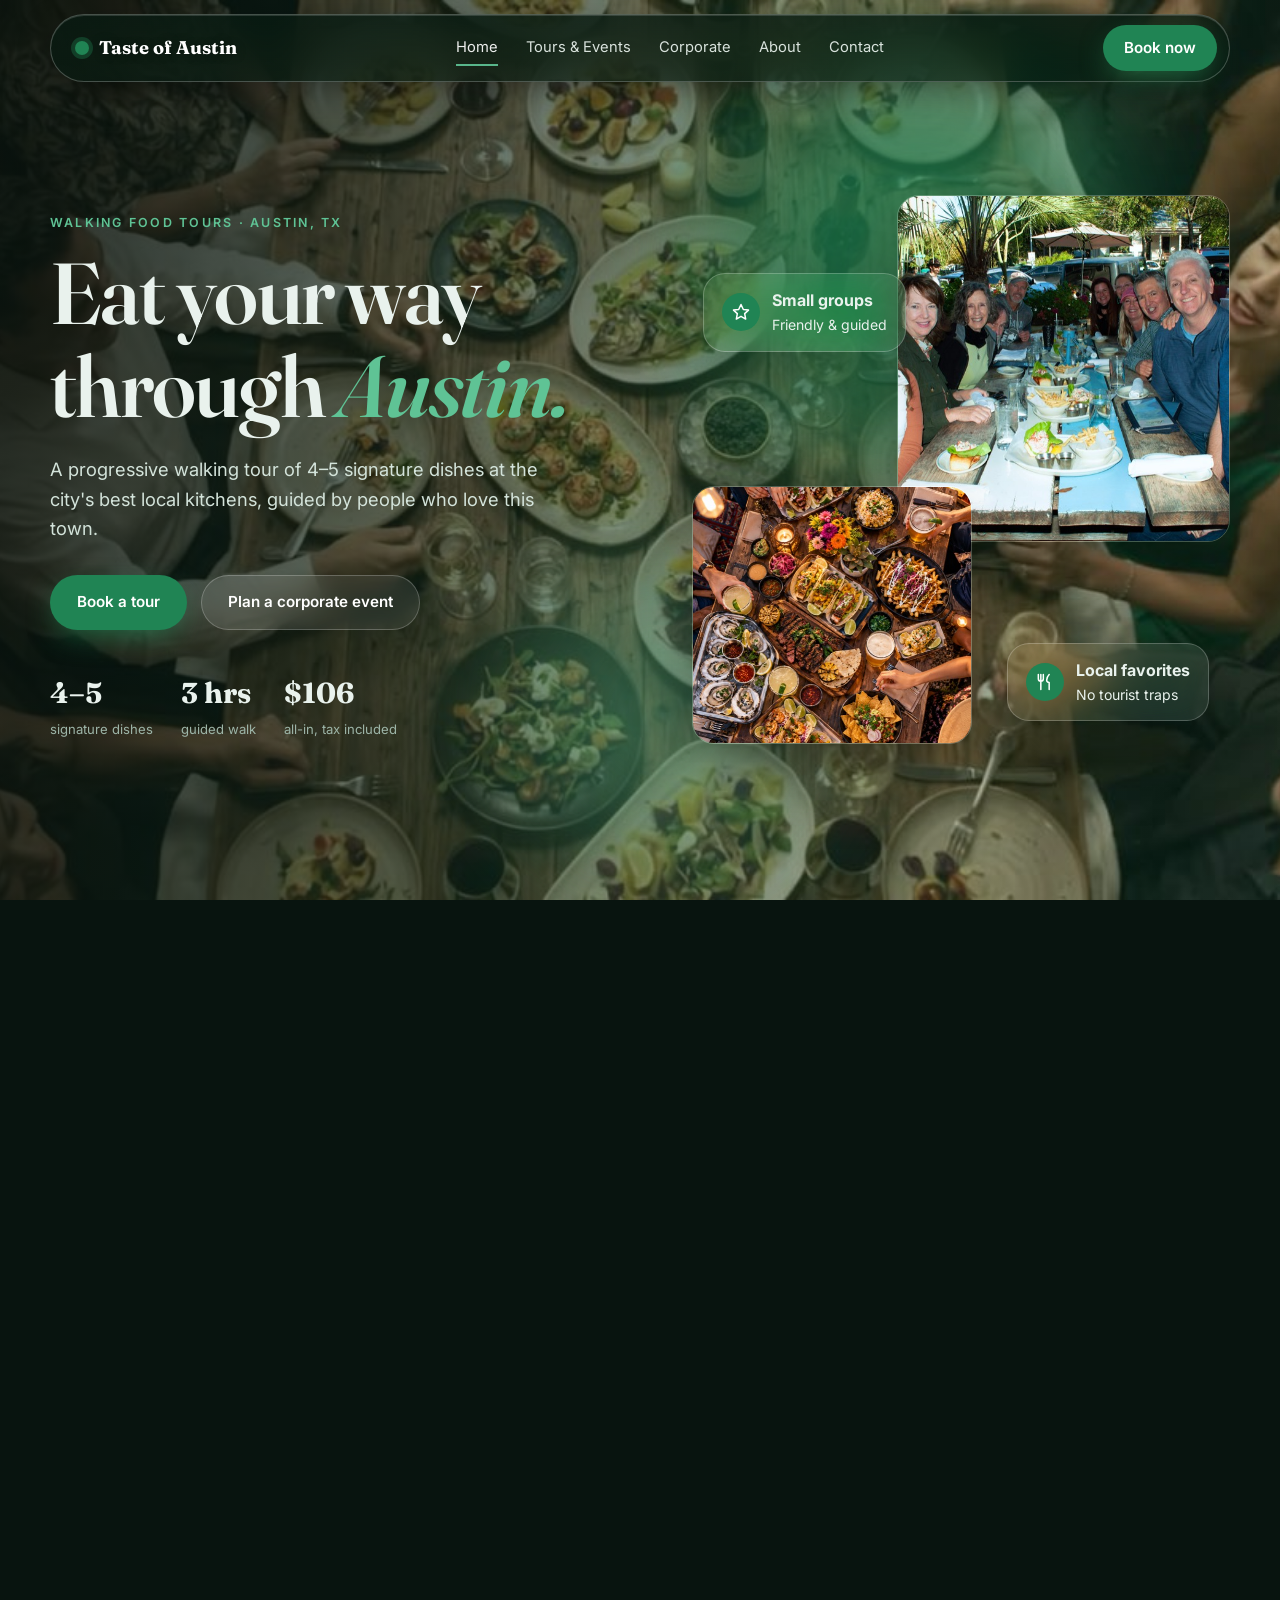
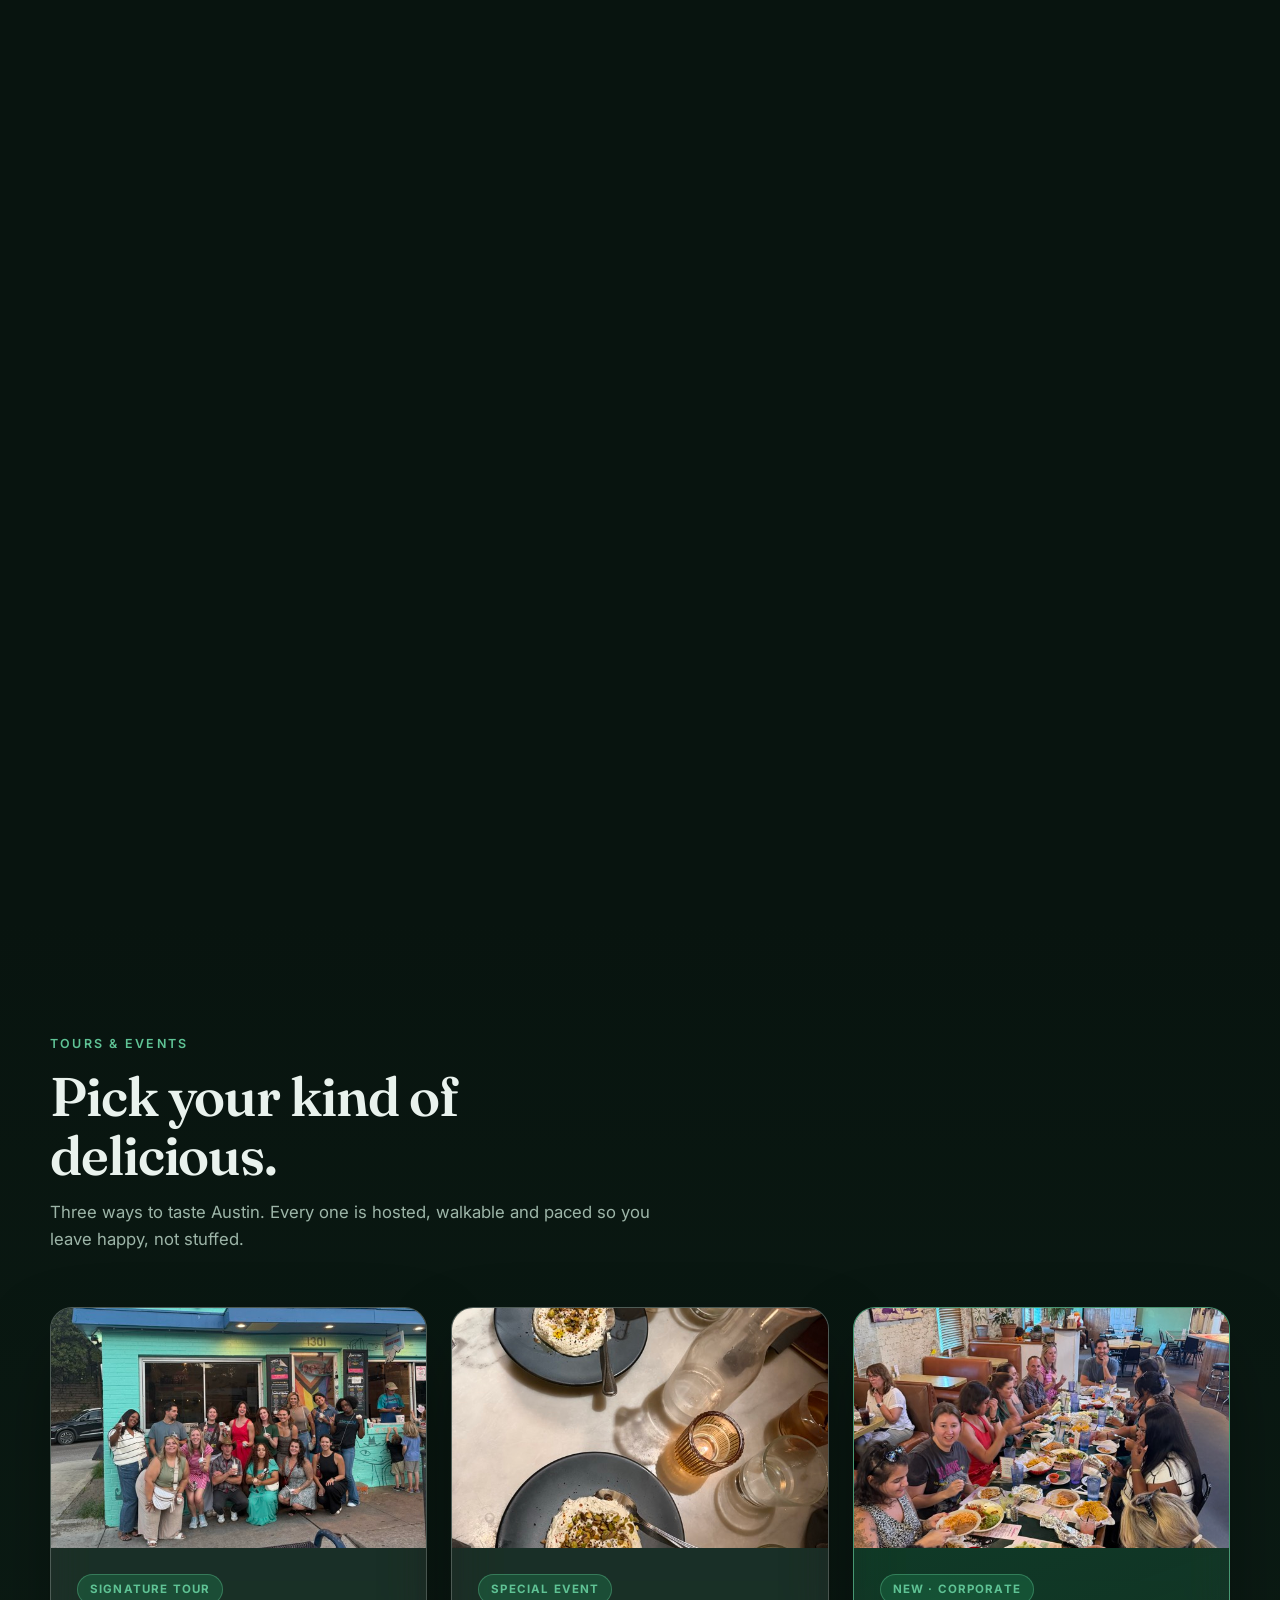
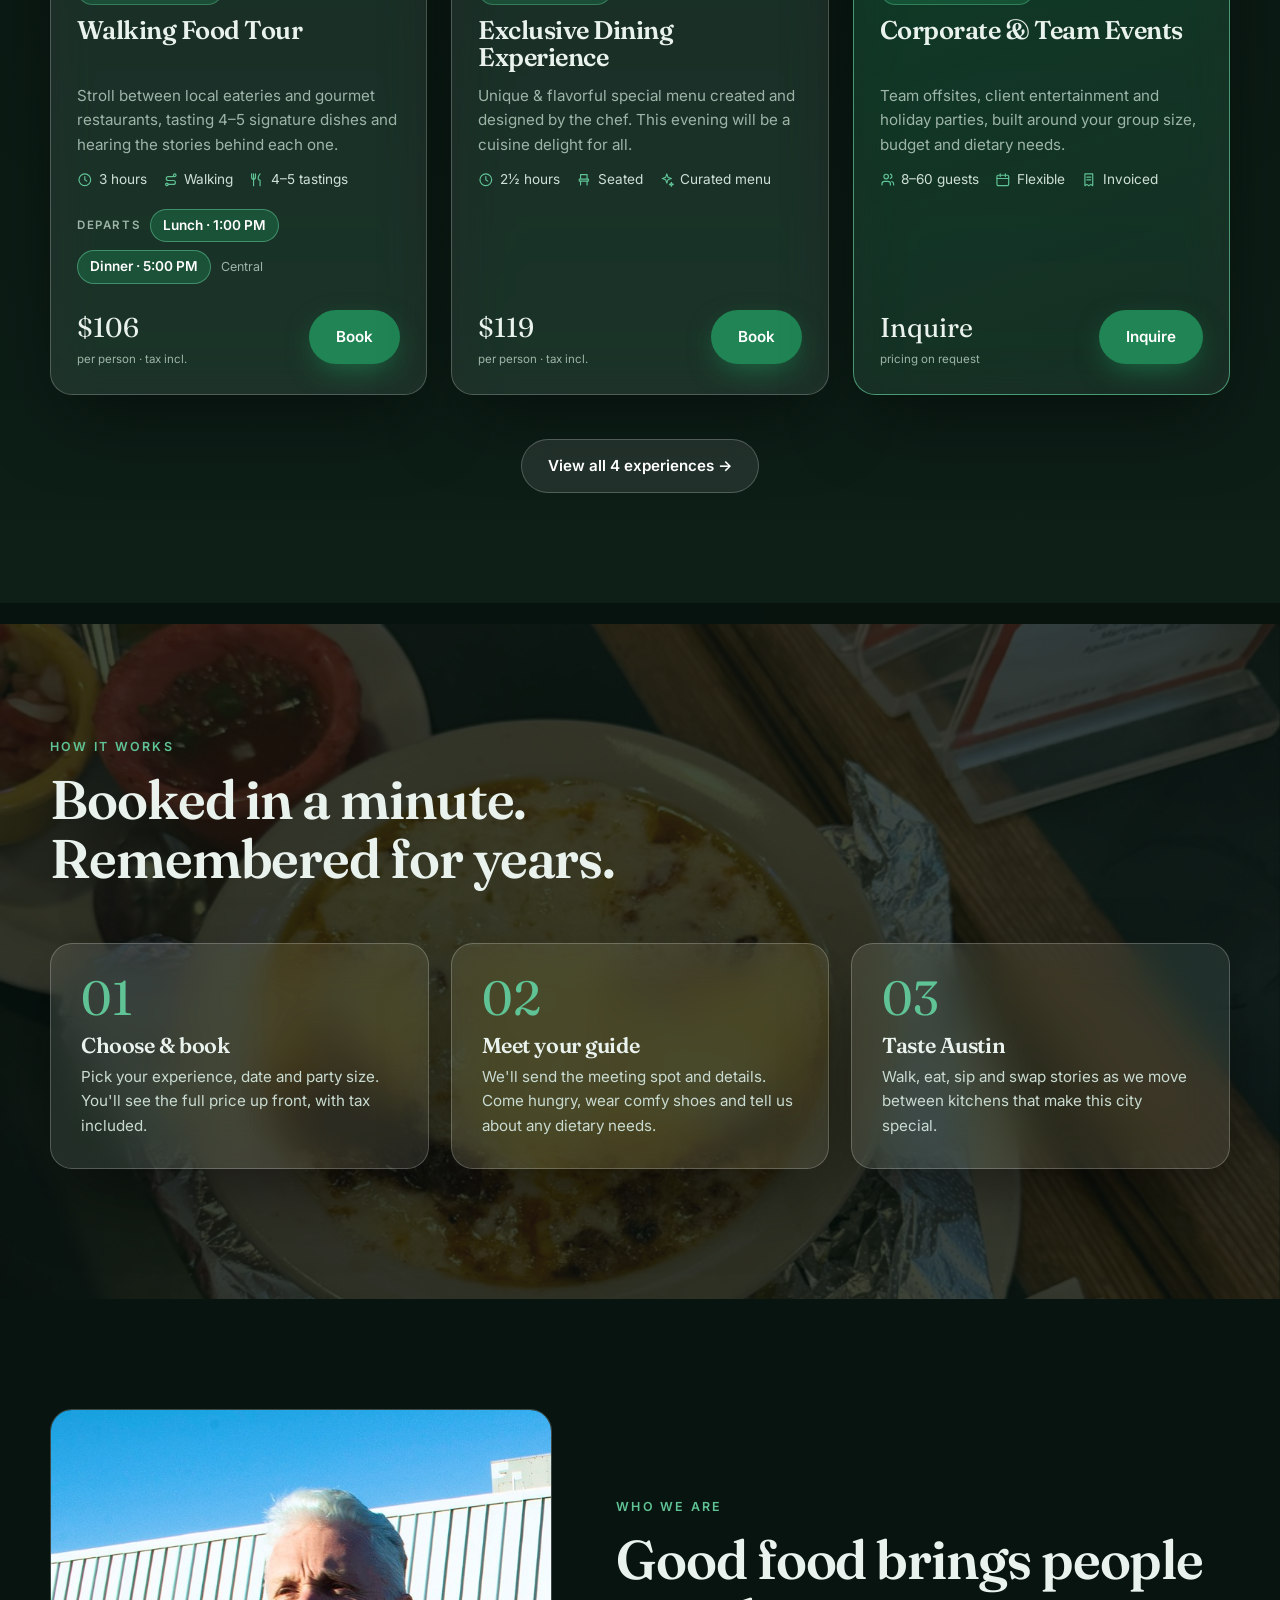
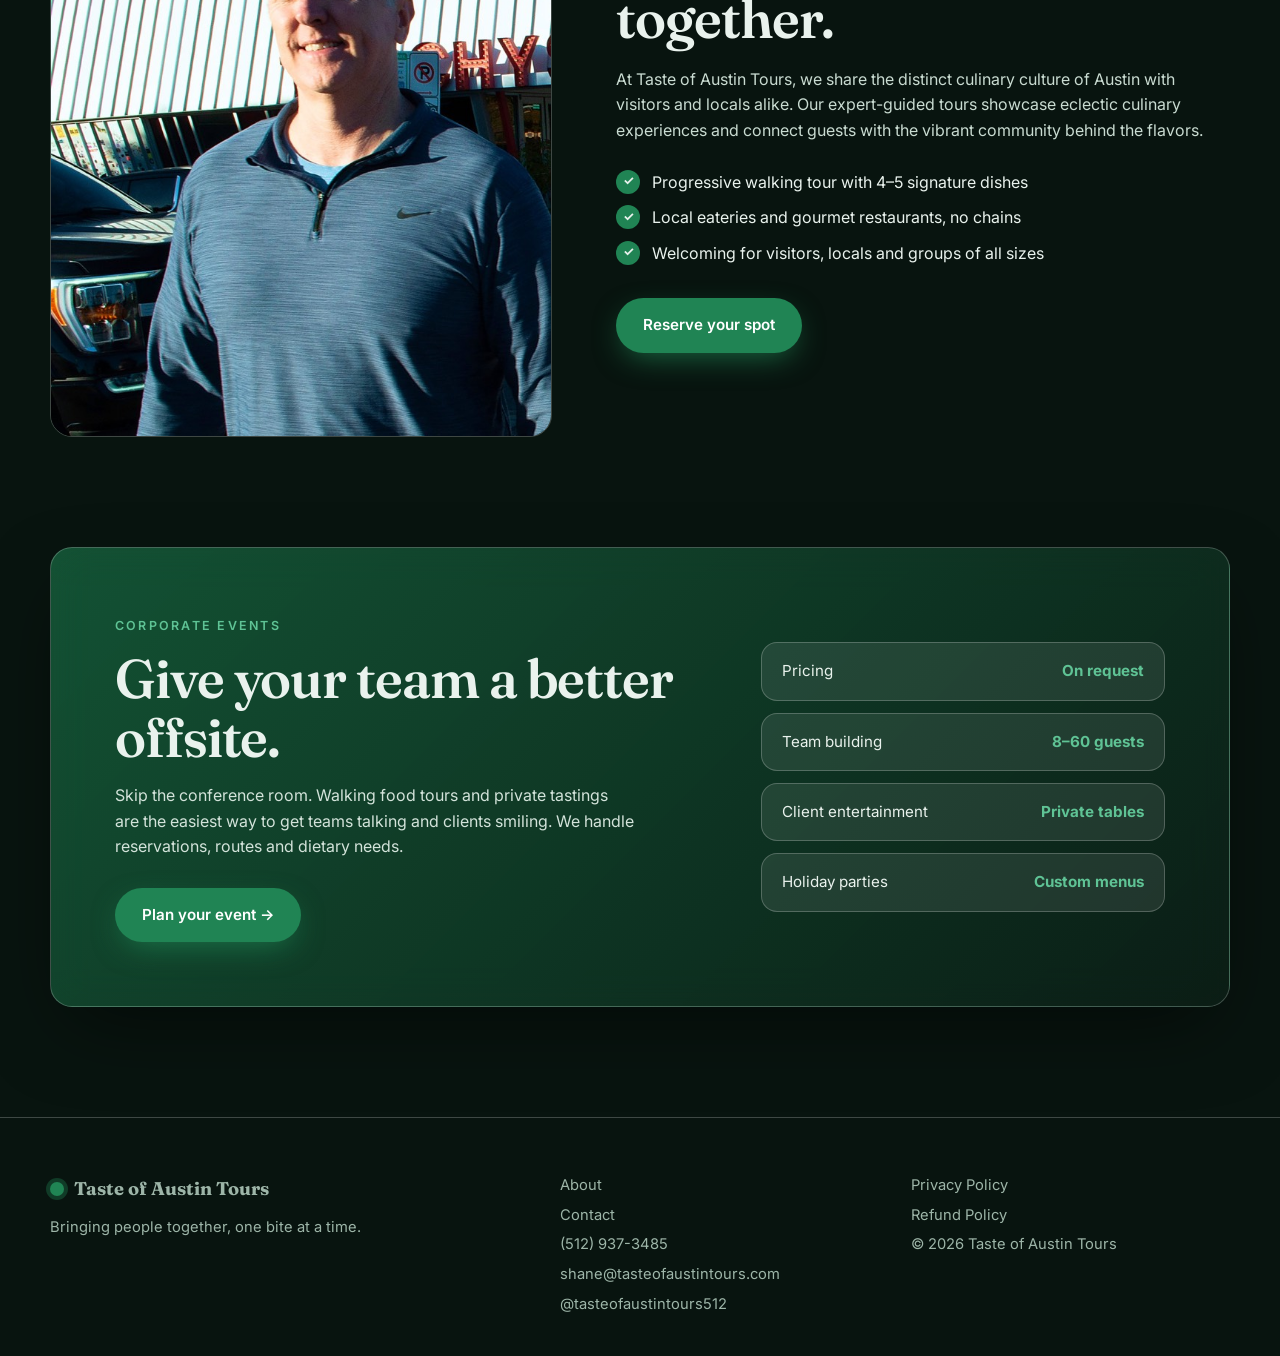
==== commit 619b4242: "Corporate tile: Inquire opens the contact form; remove the $250 price everywhere Co-Authored-By: Cla" ====
--- a/index.html
+++ b/index.html
@@ -102,7 +102,7 @@
           <h3>Corporate &amp; Team Events</h3>
           <p>Team offsites, client entertainment and holiday parties, built around your group size, budget and dietary needs.</p>
           <div class="meta"><span><svg class="i" aria-hidden="true"><use href="#i-users"/></svg> 8–60 guests</span><span><svg class="i" aria-hidden="true"><use href="#i-calendar"/></svg> Flexible</span><span><svg class="i" aria-hidden="true"><use href="#i-receipt"/></svg> Invoiced</span></div>
-          <div class="foot"><div class="price">$250<small>per person · min. 8 guests</small></div><a class="btn btn-primary" href="corporate.html">Book</a></div>
+          <div class="foot"><div class="price">Inquire<small>pricing on request</small></div><a class="btn btn-primary" href="contact.html?event=Corporate%20%26%20Team%20Events#message">Inquire</a></div>
         </div>
       </article>
     </div>
@@ -149,7 +149,7 @@
         <a class="btn btn-primary" href="corporate.html">Plan your event →</a>
       </div>
       <div class="corp-list">
-        <div><span>Per person</span><b>$250</b></div>
+        <div><span>Pricing</span><b>On request</b></div>
         <div><span>Team building</span><b>8–60 guests</b></div>
         <div><span>Client entertainment</span><b>Private tables</b></div>
         <div><span>Holiday parties</span><b>Custom menus</b></div>
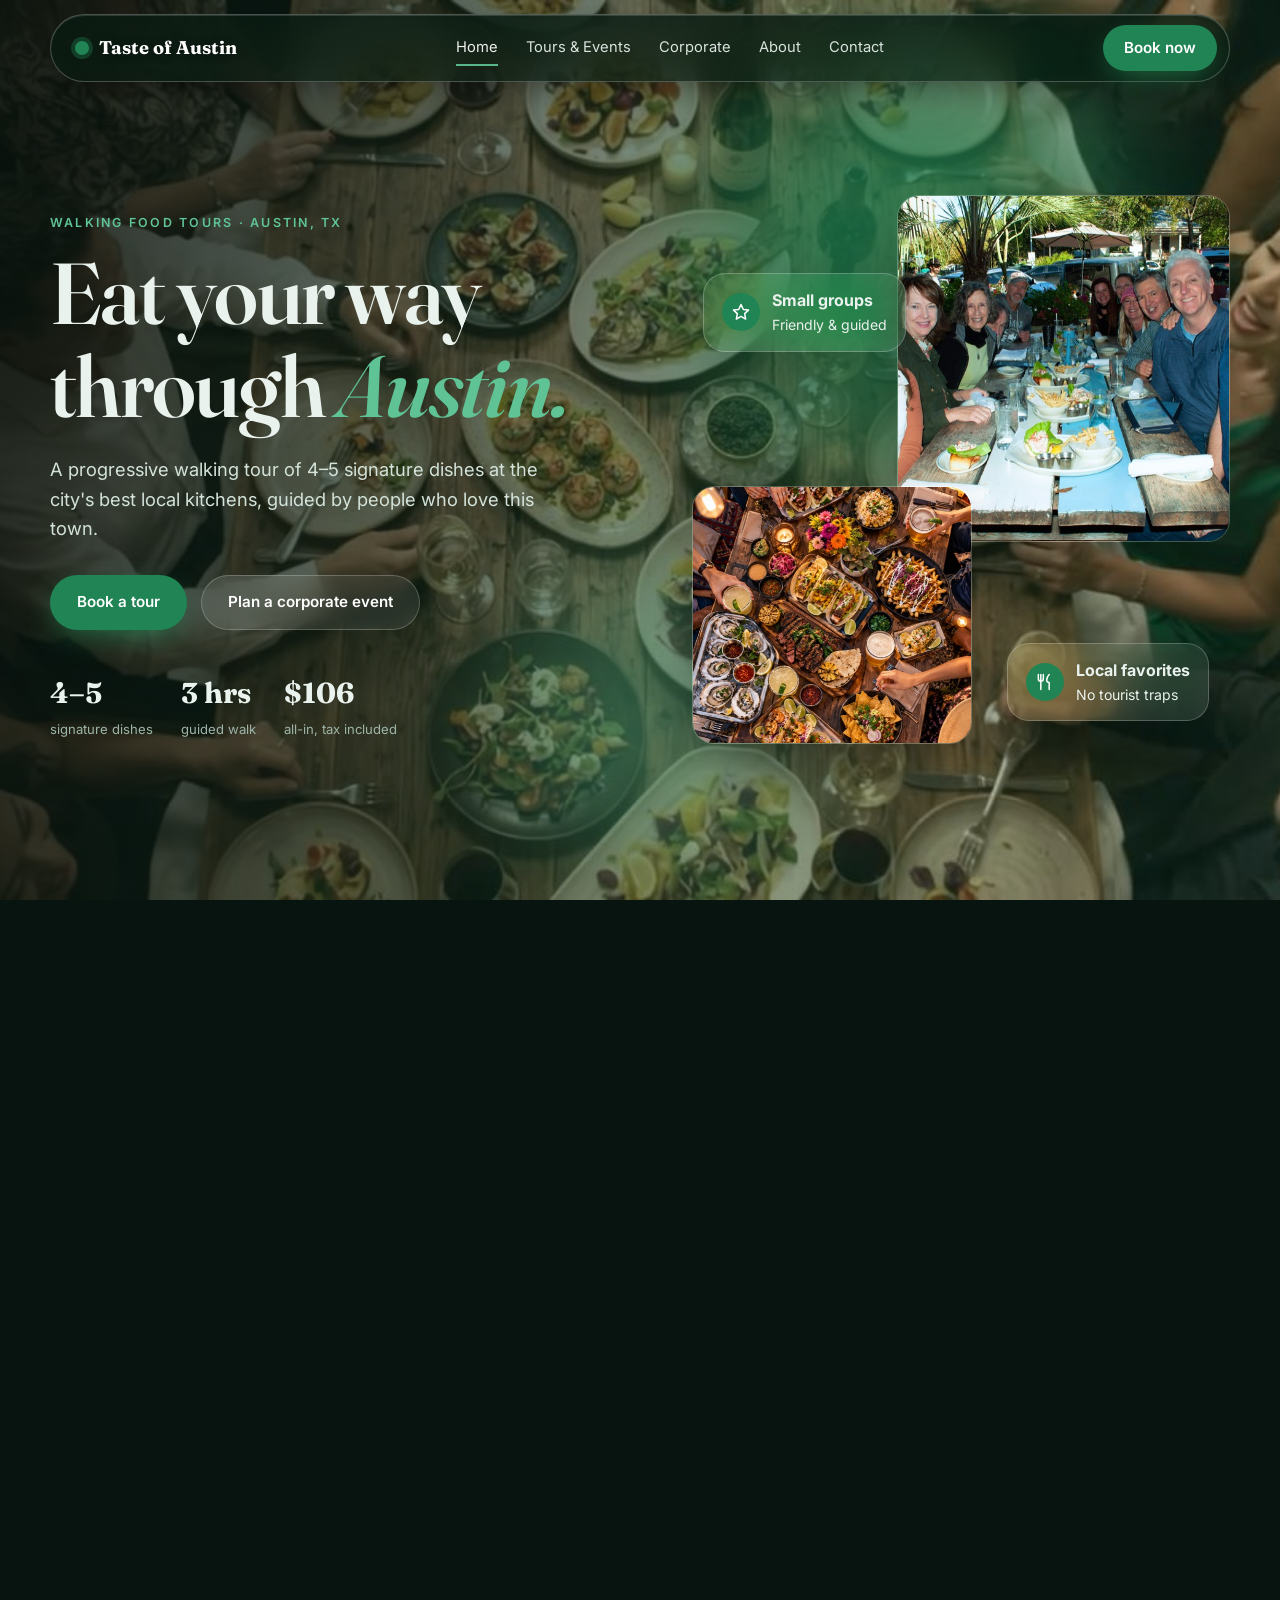
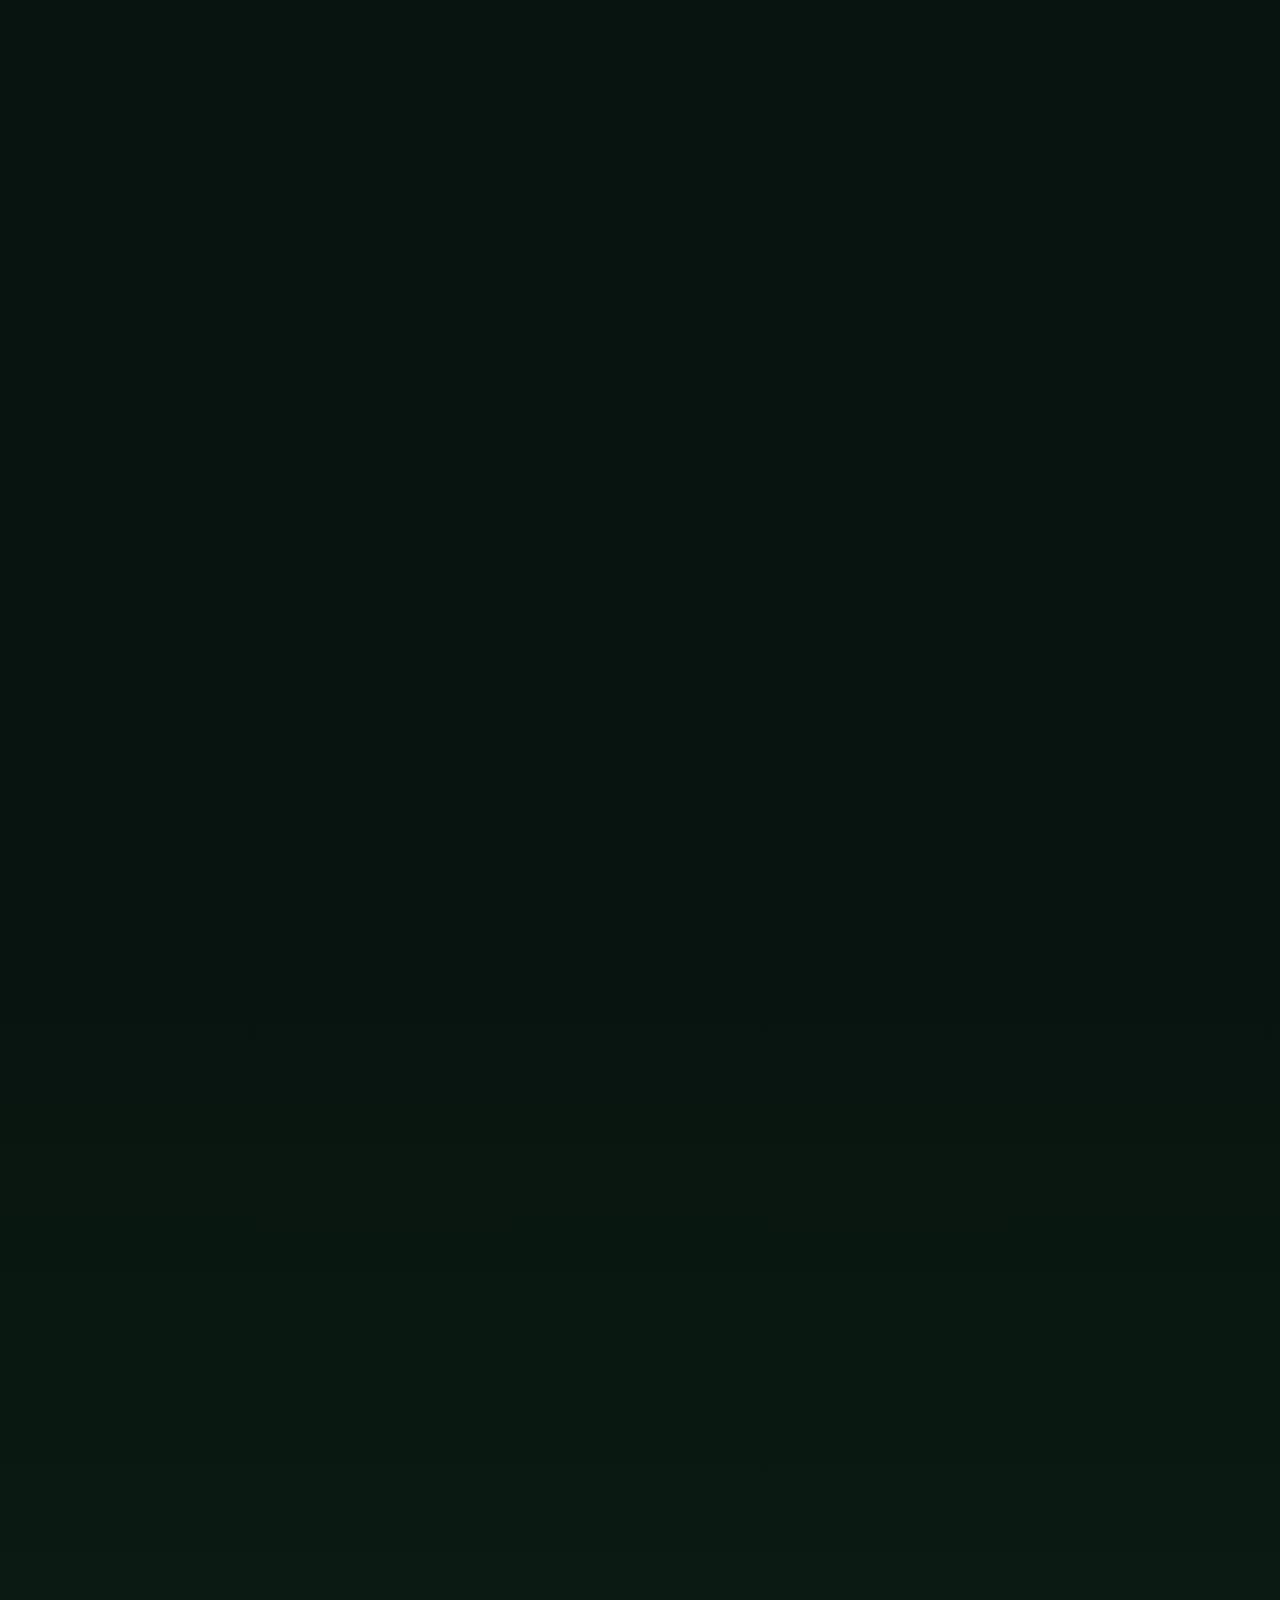
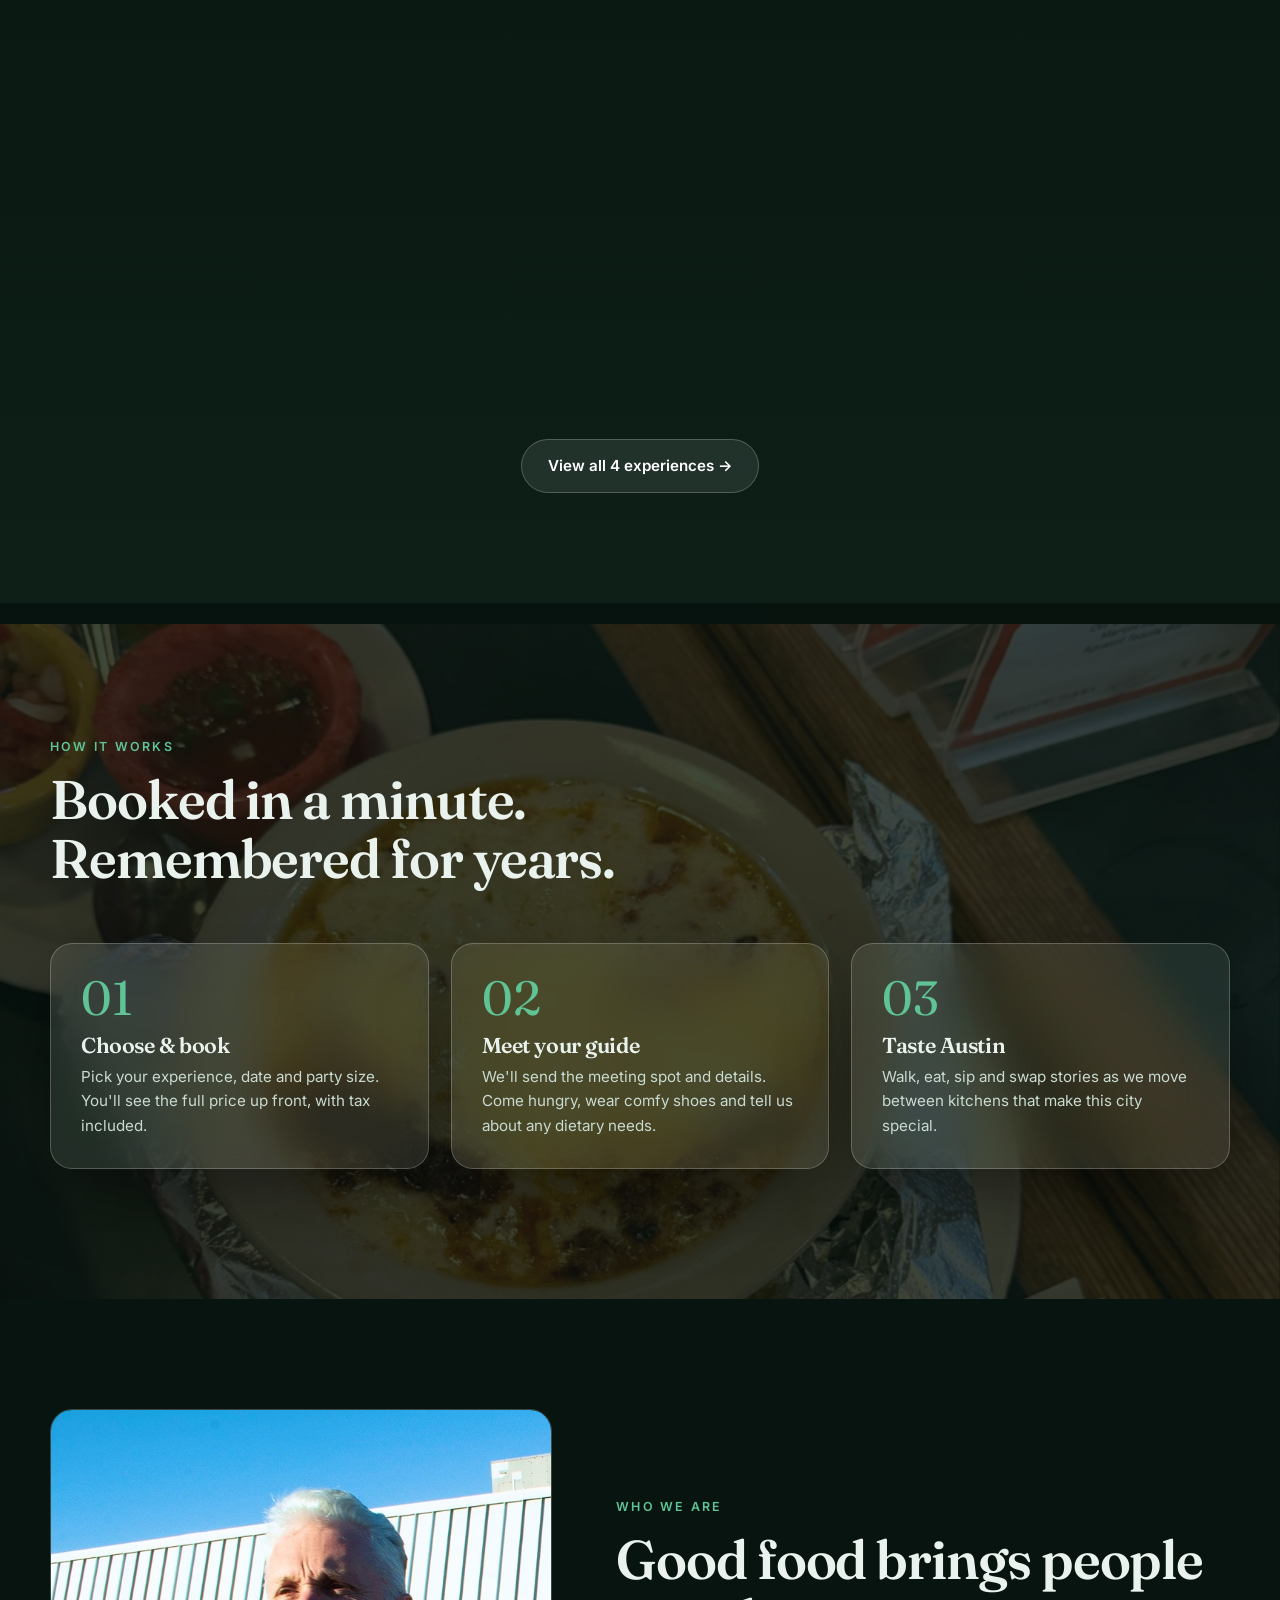
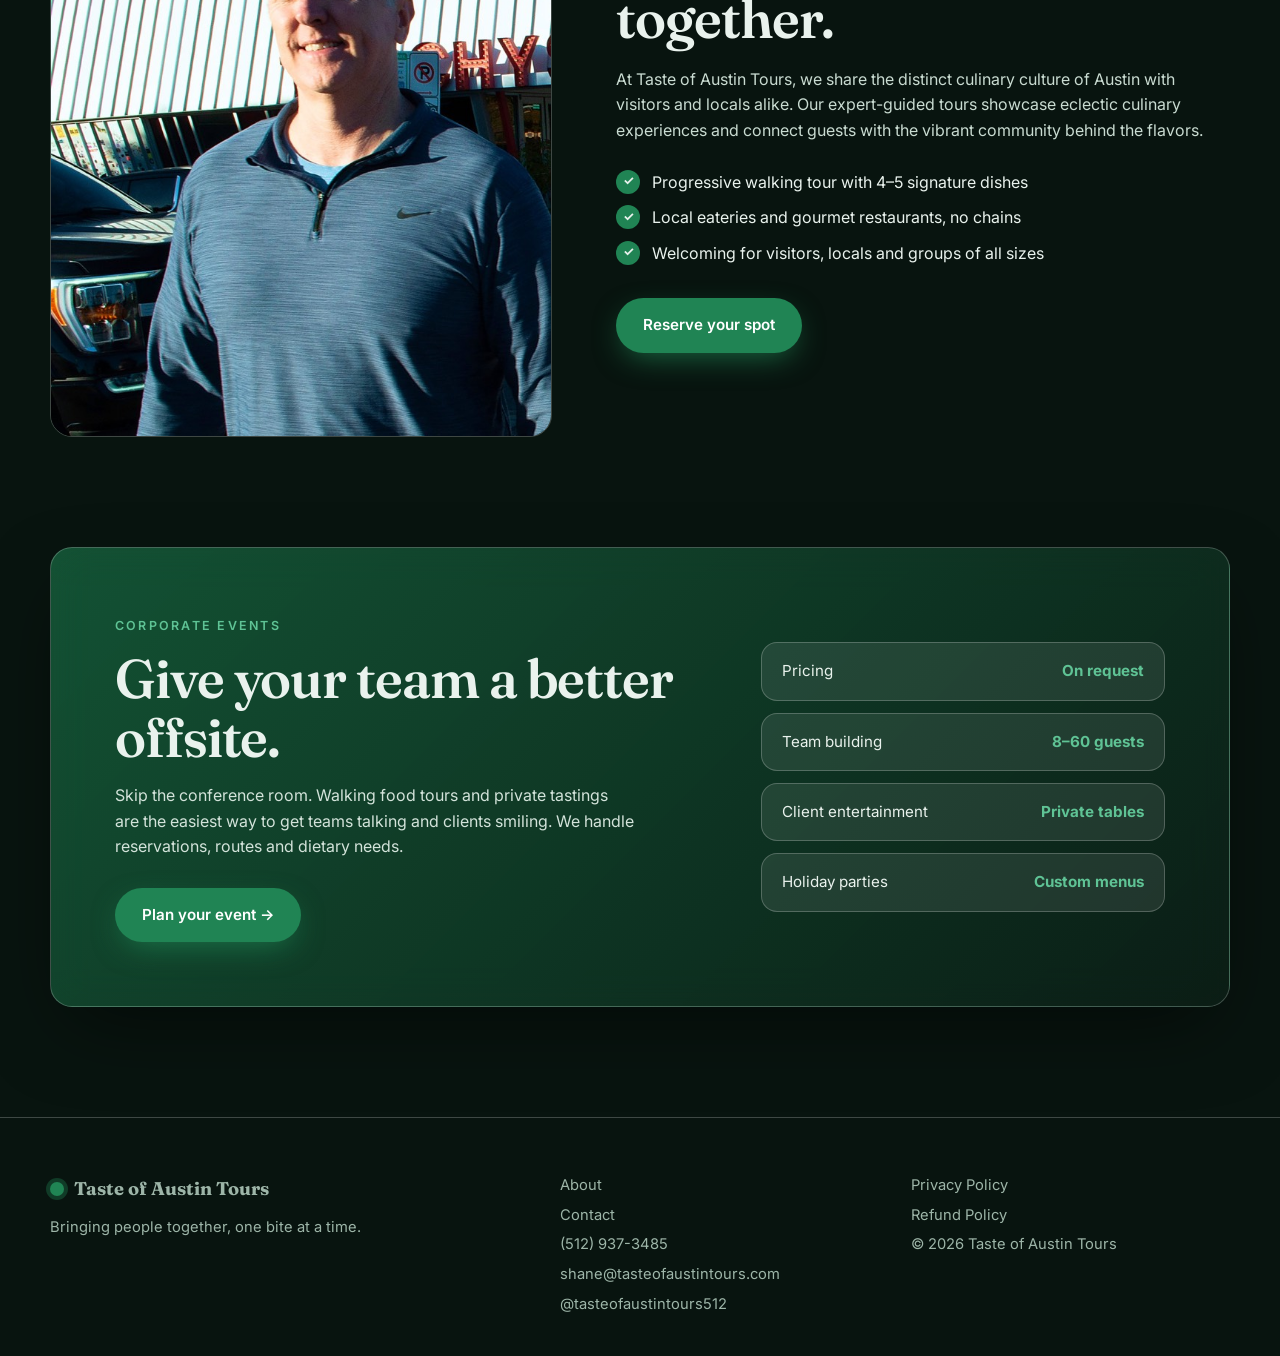
==== commit 80fa13e7: "Go-live: allow indexing, serve at www.tasteofaustintours.com Co-Authored-By: Claude Sonnet 5.5 <nore" ====
--- a/index.html
+++ b/index.html
@@ -12,7 +12,6 @@
 <meta property="og:url" content="https://www.tasteofaustintours.com/"><meta property="og:image" content="https://www.tasteofaustintours.com/img/og.jpg">
 <meta name="twitter:card" content="summary_large_image">
 <link rel="canonical" href="https://www.tasteofaustintours.com/">
-<meta name="robots" content="noindex, nofollow"><!-- remove at go-live -->
 <link rel="preconnect" href="https://fonts.googleapis.com">
 <link rel="preconnect" href="https://fonts.gstatic.com" crossorigin>
 <link href="https://fonts.googleapis.com/css2?family=Fraunces:ital,opsz,wght@0,9..144,500;0,9..144,700;1,9..144,500&family=Inter:wght@400;500;600&display=swap" rel="stylesheet">
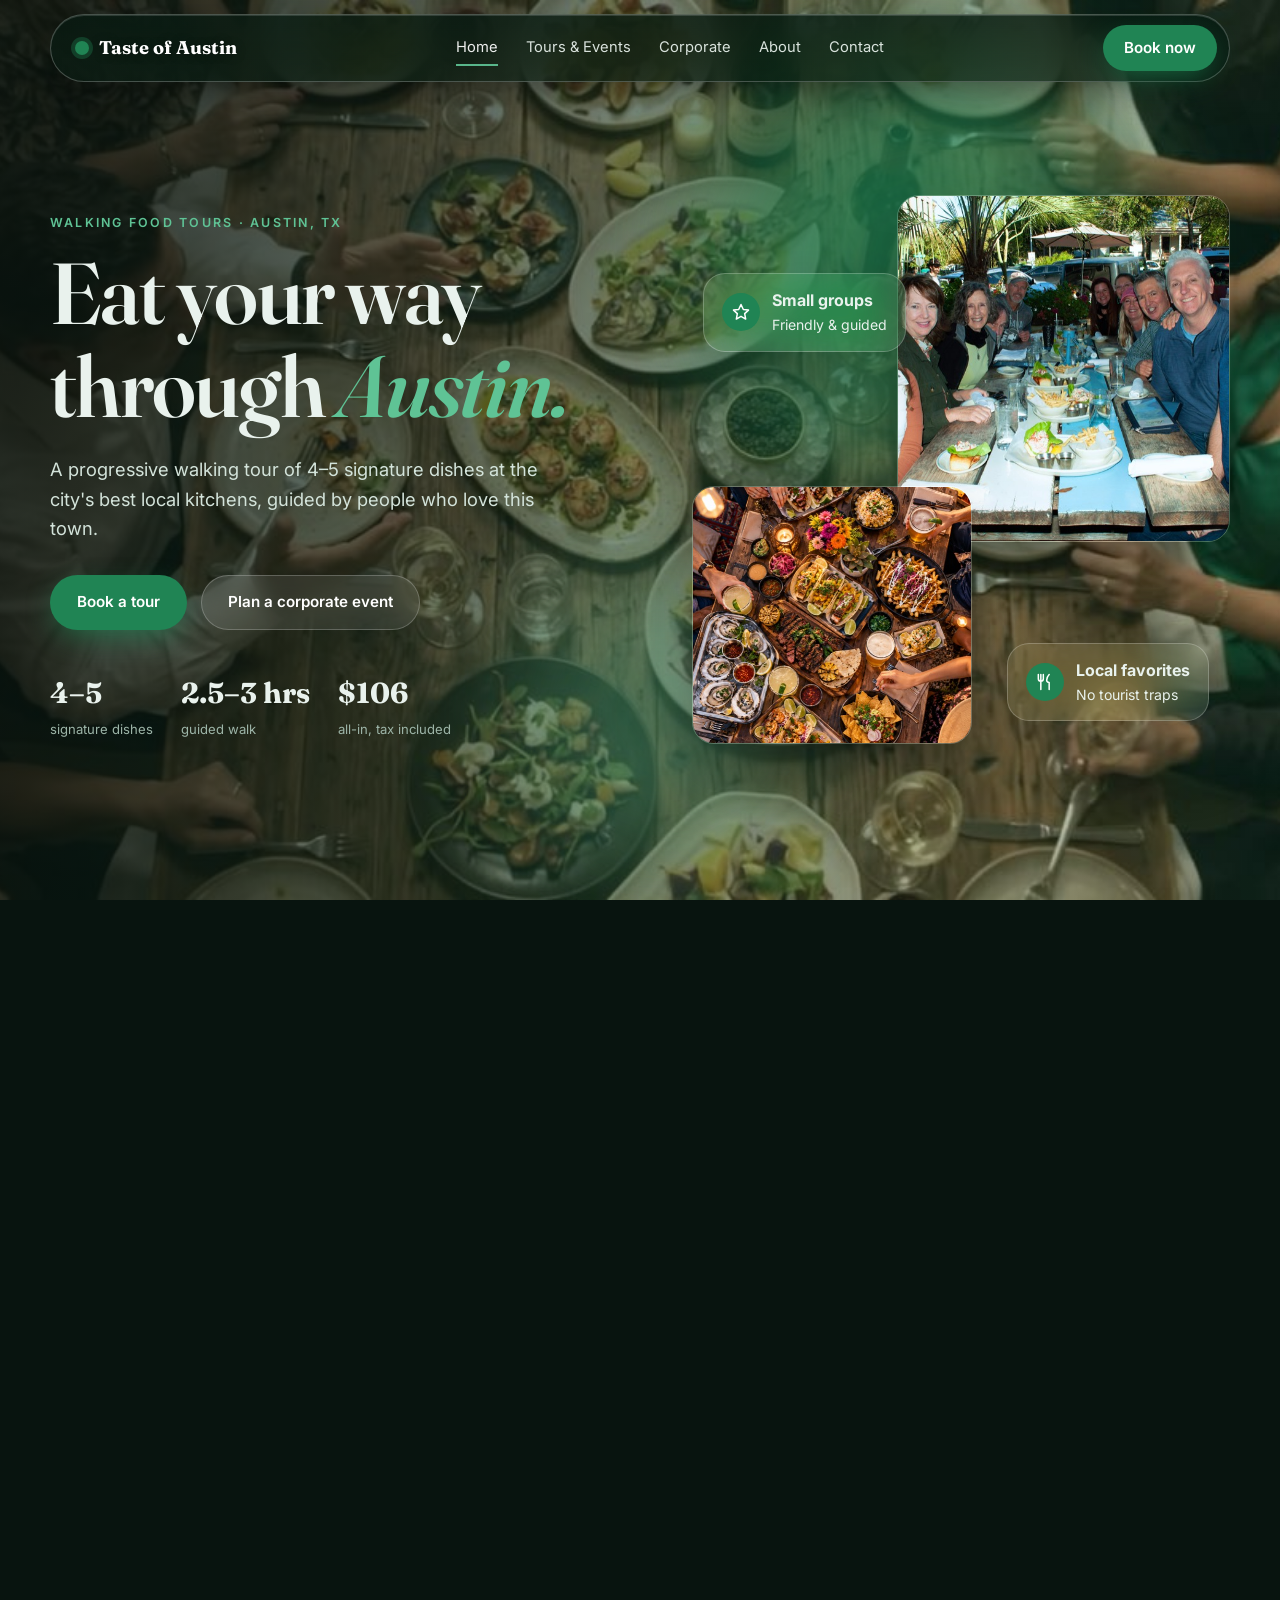
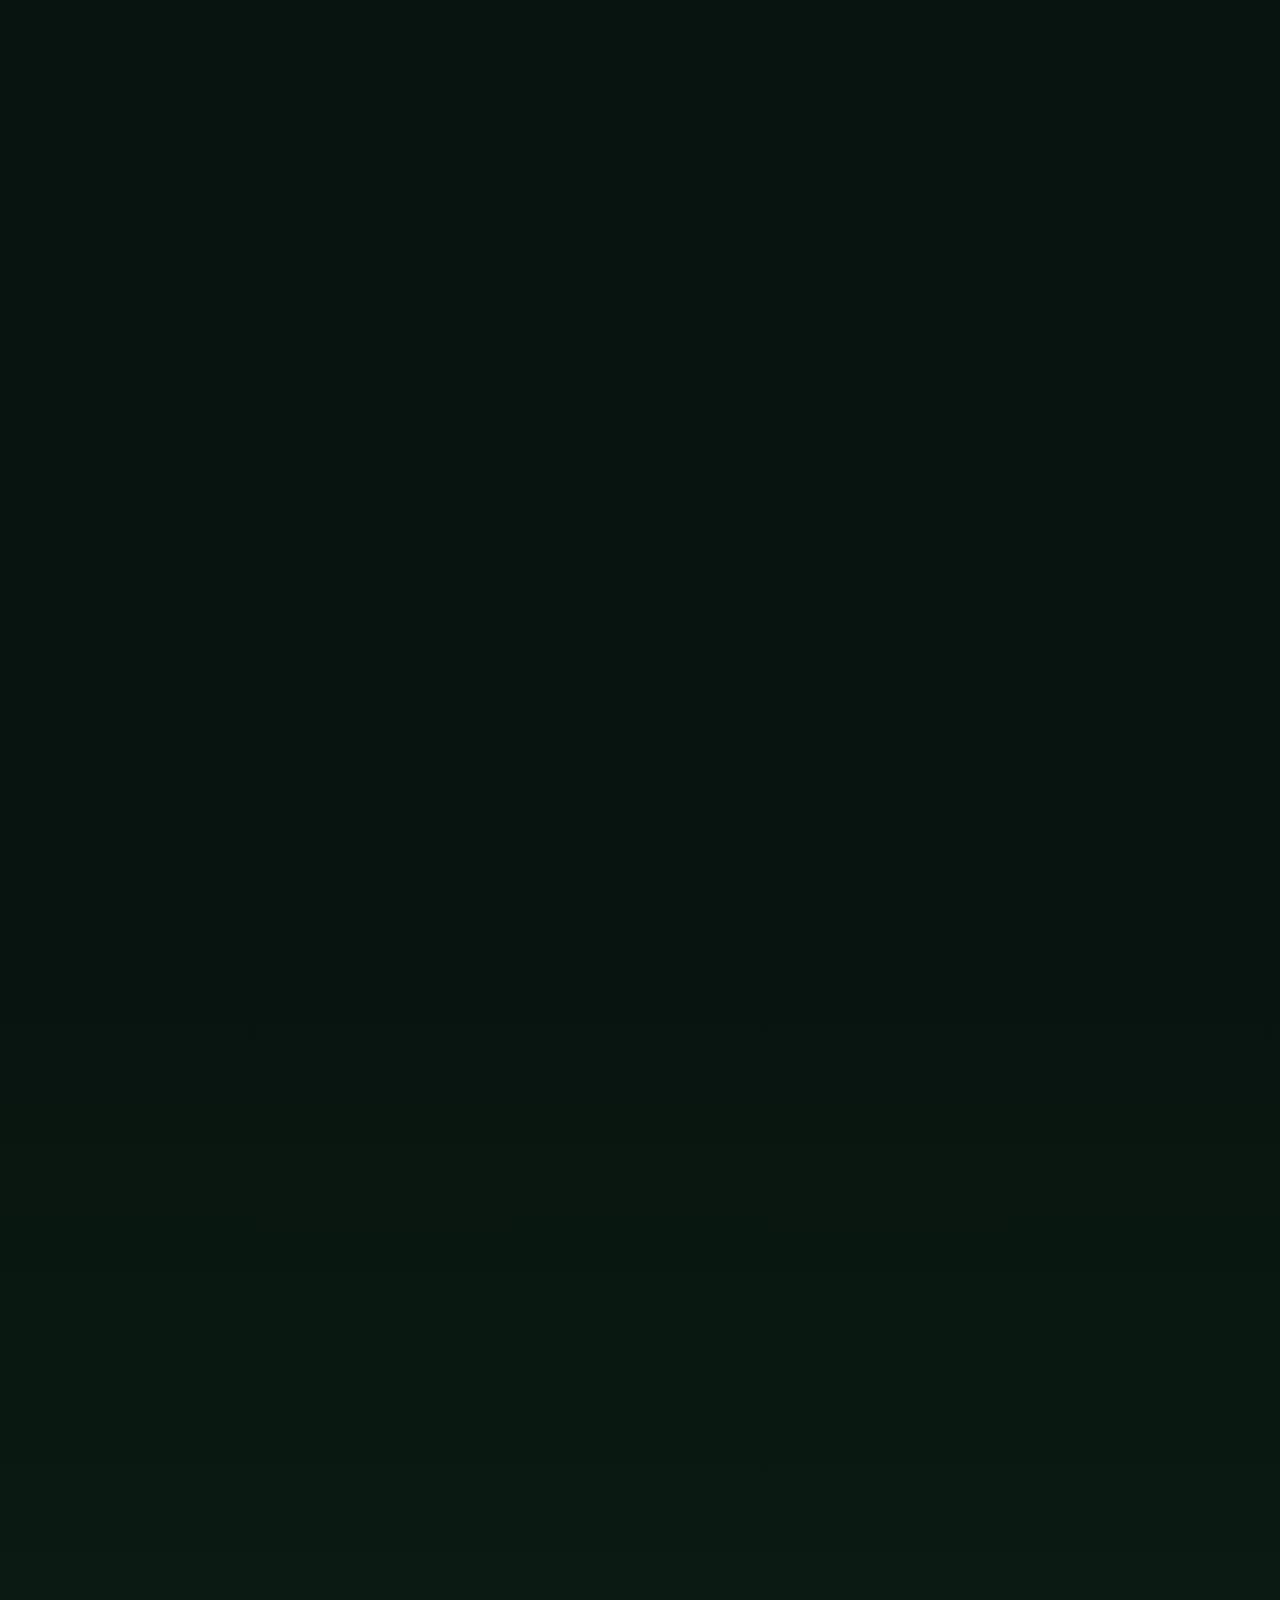
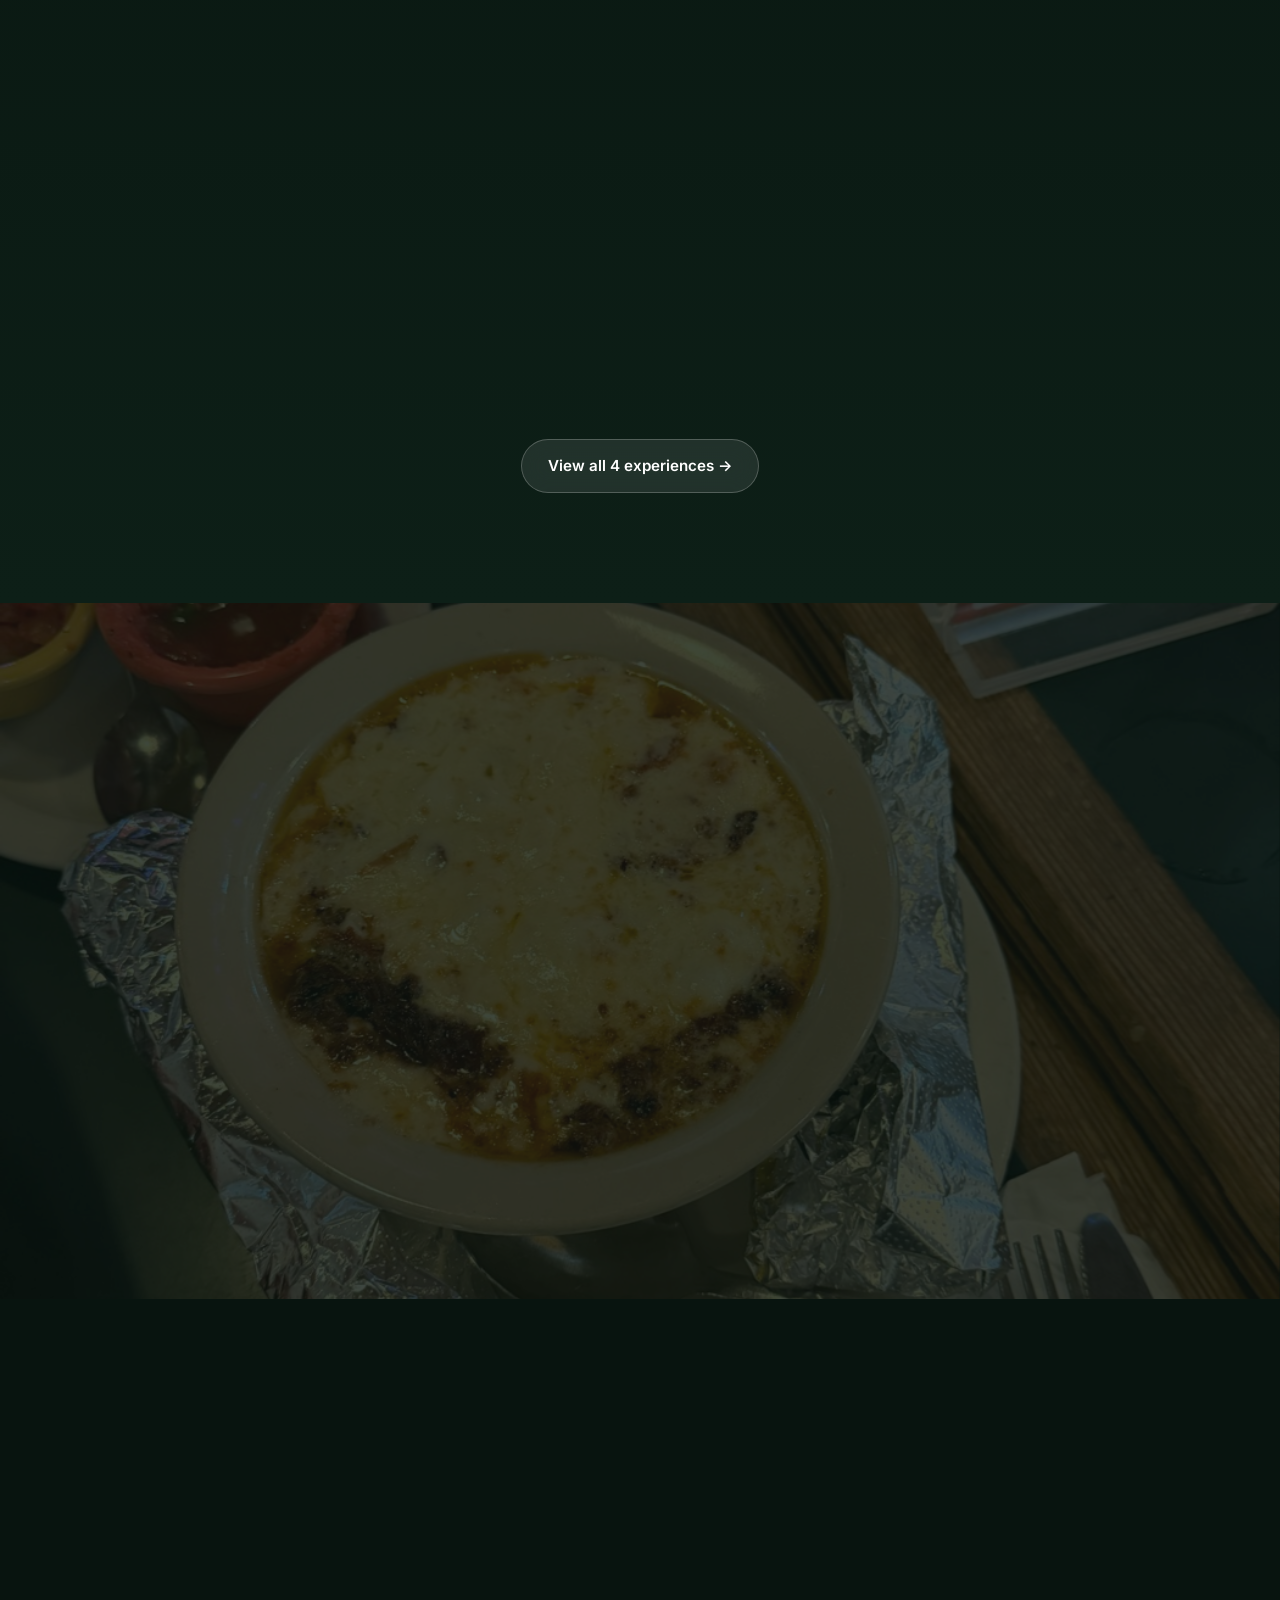
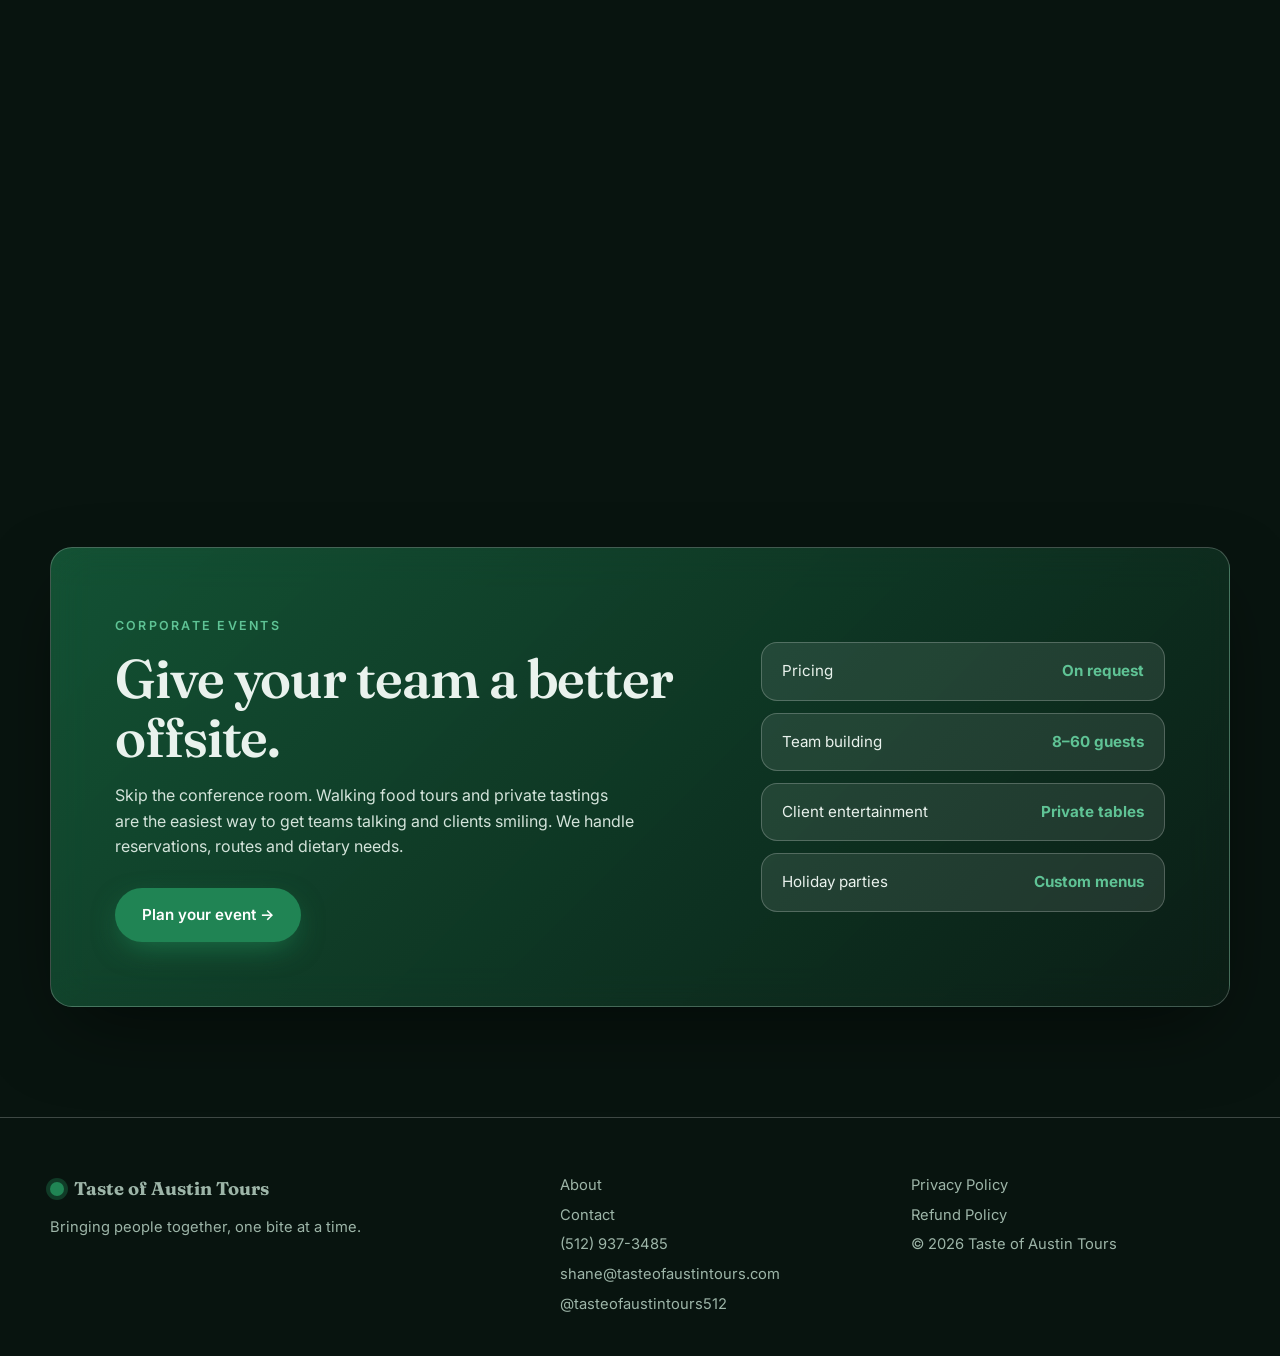
==== commit c5d1b487: "Home: tour length 2.5-3 hrs Co-Authored-By: Claude Sonnet 5.5 <noreply@anthropic.com>" ====
--- a/index.html
+++ b/index.html
@@ -55,7 +55,7 @@
       </div>
       <div class="proof">
         <div><b>4–5</b><span>signature dishes</span></div>
-        <div><b>3 hrs</b><span>guided walk</span></div>
+        <div><b>2.5–3 hrs</b><span>guided walk</span></div>
         <div><b>$106</b><span>all-in, tax included</span></div>
       </div>
     </div>
@@ -80,7 +80,7 @@
           <span class="tag">Signature tour</span>
           <h3>Walking Food Tour</h3>
           <p>Stroll between local eateries and gourmet restaurants, tasting 4–5 signature dishes and hearing the stories behind each one.</p>
-          <div class="meta"><span><svg class="i" aria-hidden="true"><use href="#i-clock"/></svg> 3 hours</span><span><svg class="i" aria-hidden="true"><use href="#i-route"/></svg> Walking</span><span><svg class="i" aria-hidden="true"><use href="#i-utensils"/></svg> 4–5 tastings</span><span class="times"><b>Departs</b><time datetime="13:00">Lunch · 1:00 PM</time><time datetime="17:00">Dinner · 5:00 PM</time><small class="tz">Central</small></span></div>
+          <div class="meta"><span><svg class="i" aria-hidden="true"><use href="#i-clock"/></svg> 2.5–3 hours</span><span><svg class="i" aria-hidden="true"><use href="#i-route"/></svg> Walking</span><span><svg class="i" aria-hidden="true"><use href="#i-utensils"/></svg> 4–5 tastings</span><span class="times"><b>Departs</b><time datetime="13:00">Lunch · 1:00 PM</time><time datetime="17:00">Dinner · 5:00 PM</time><small class="tz">Central</small></span></div>
           <div class="foot"><div class="price">$106<small>per person · tax incl.</small></div><a class="btn btn-primary" href="book.html?exp=tour">Book</a></div>
         </div>
       </article>
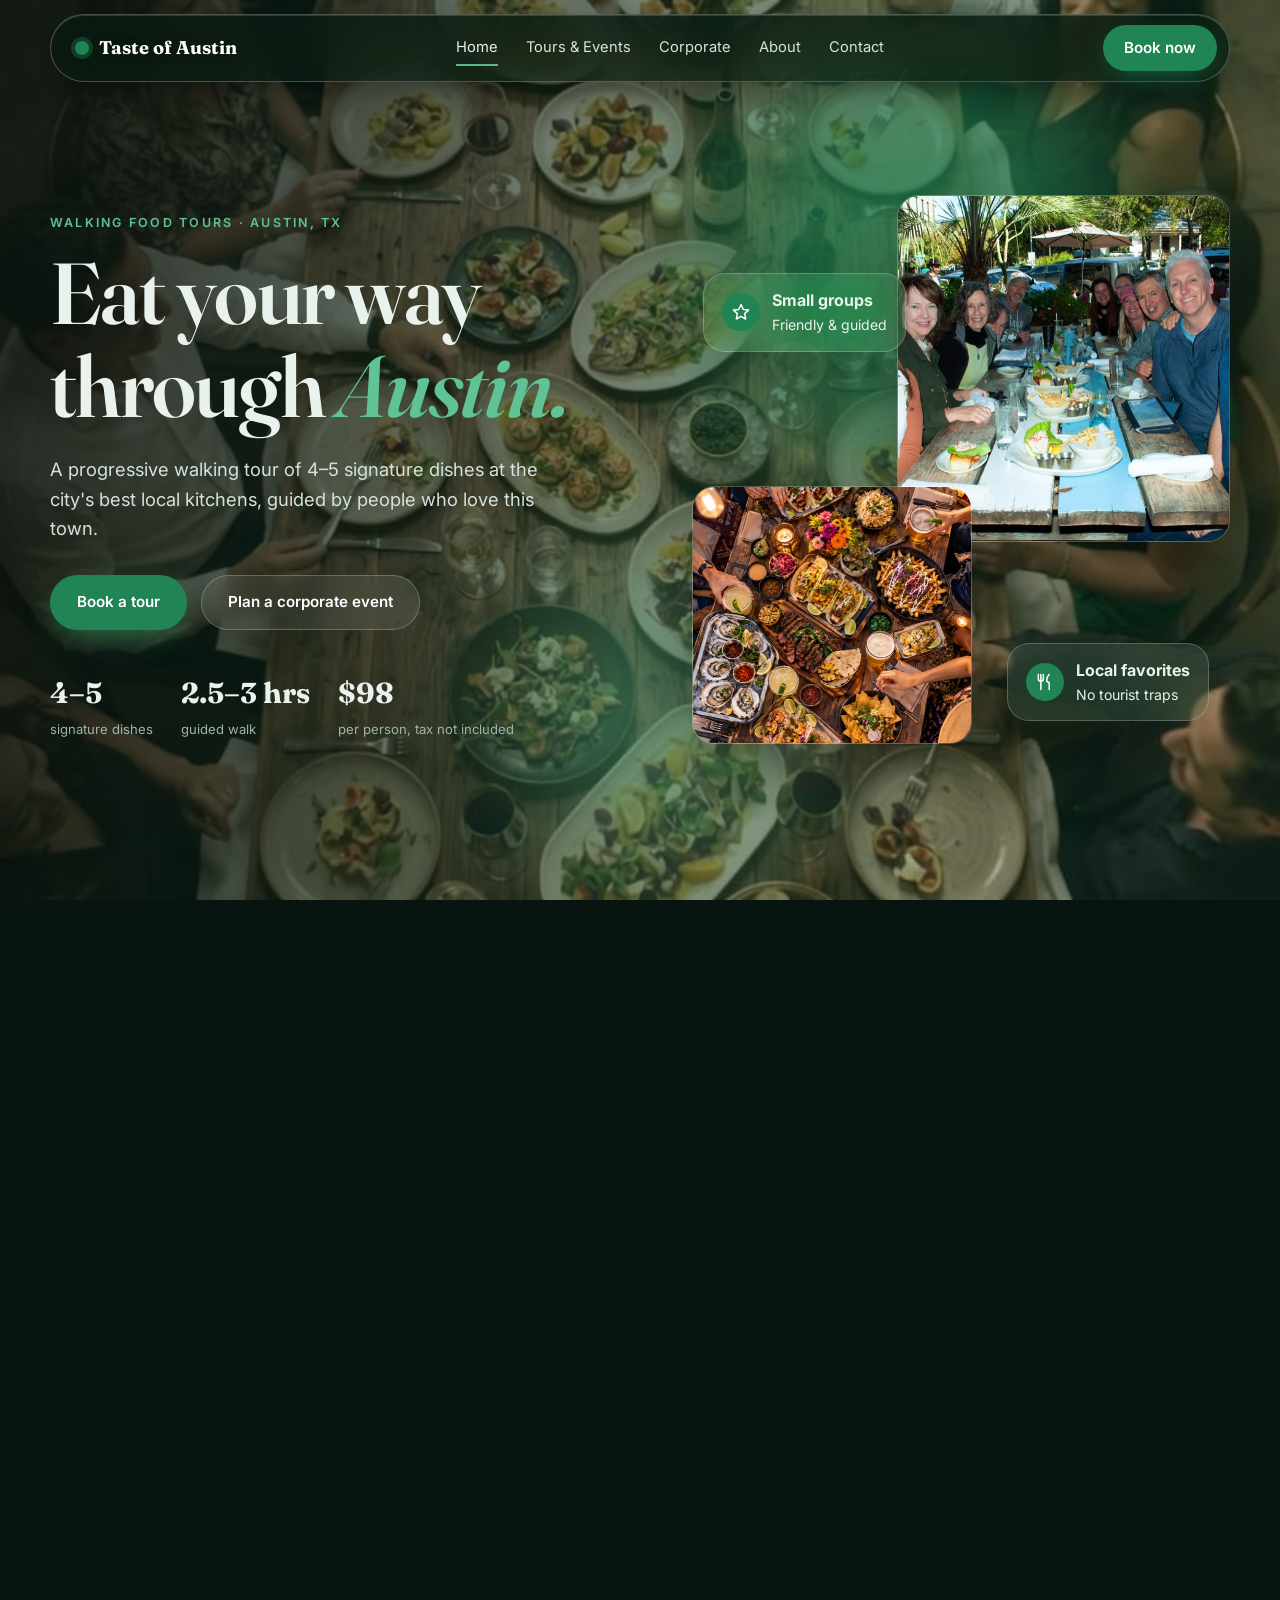
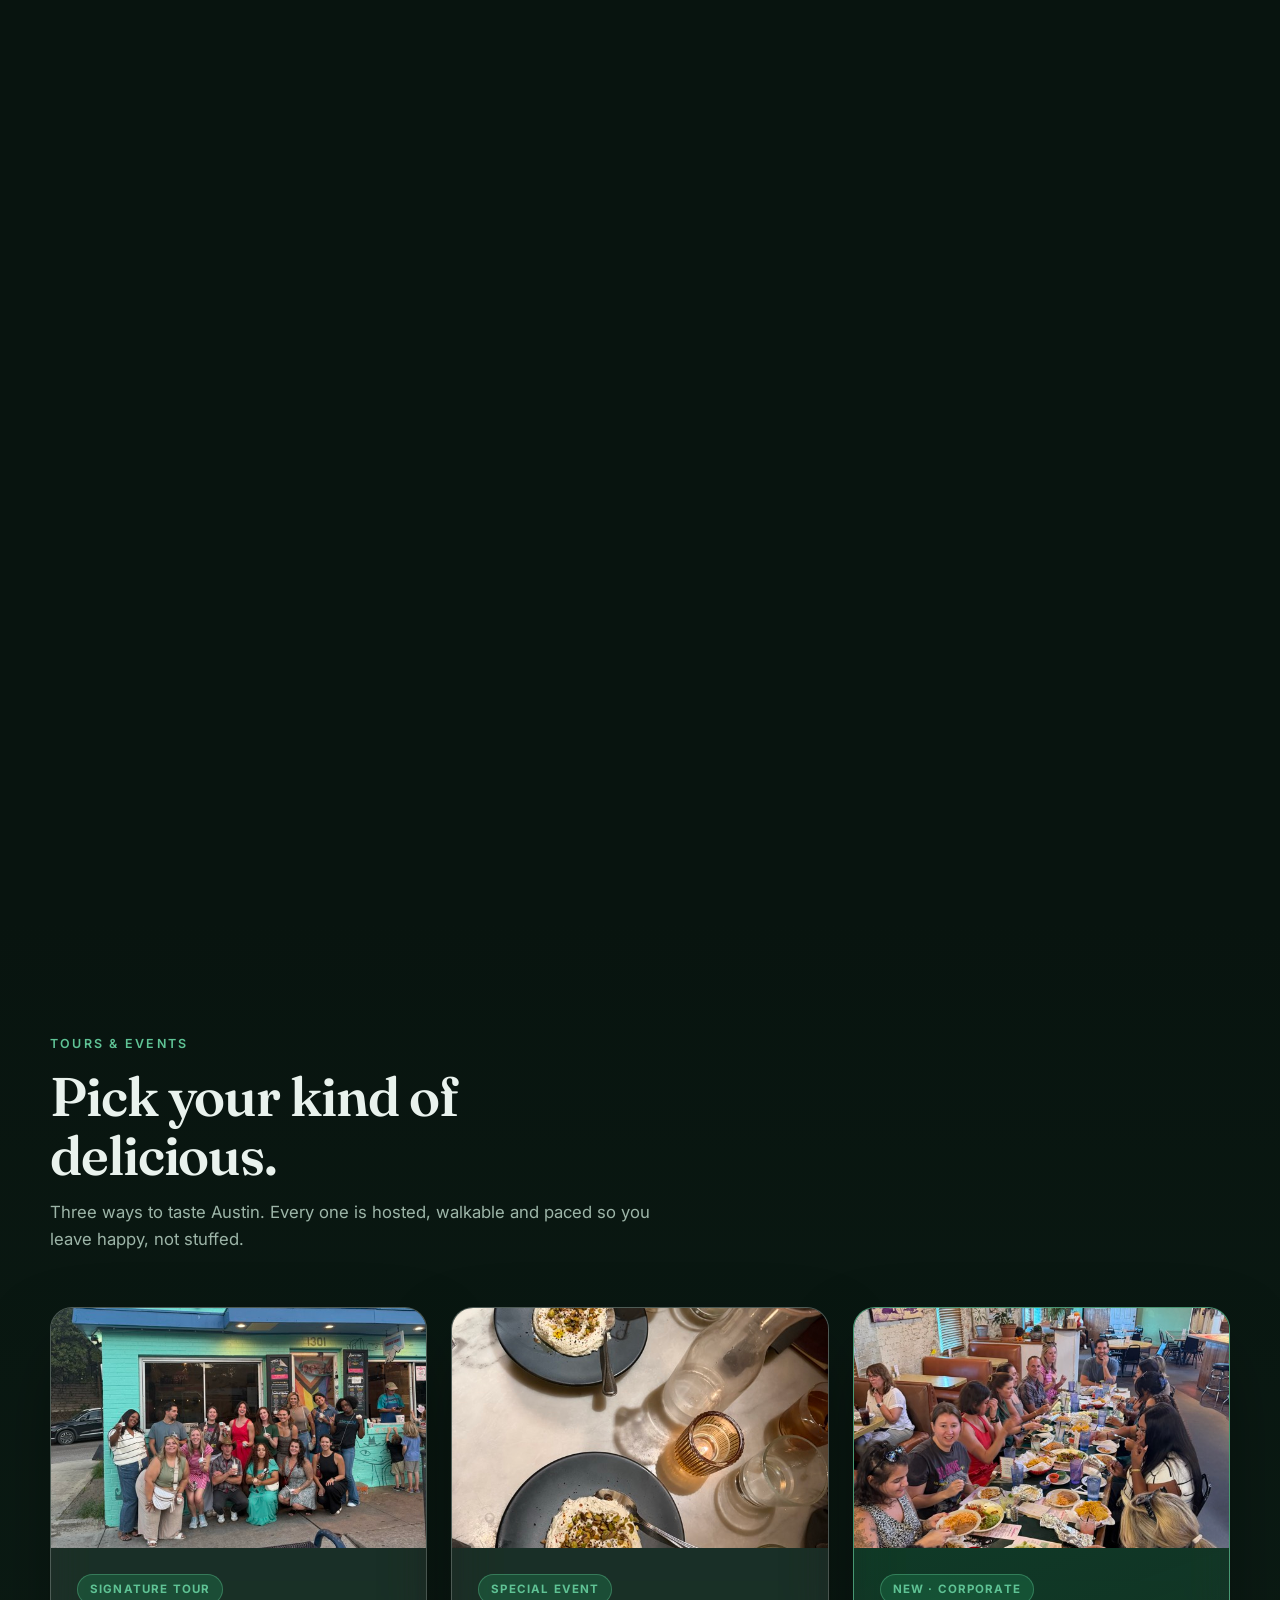
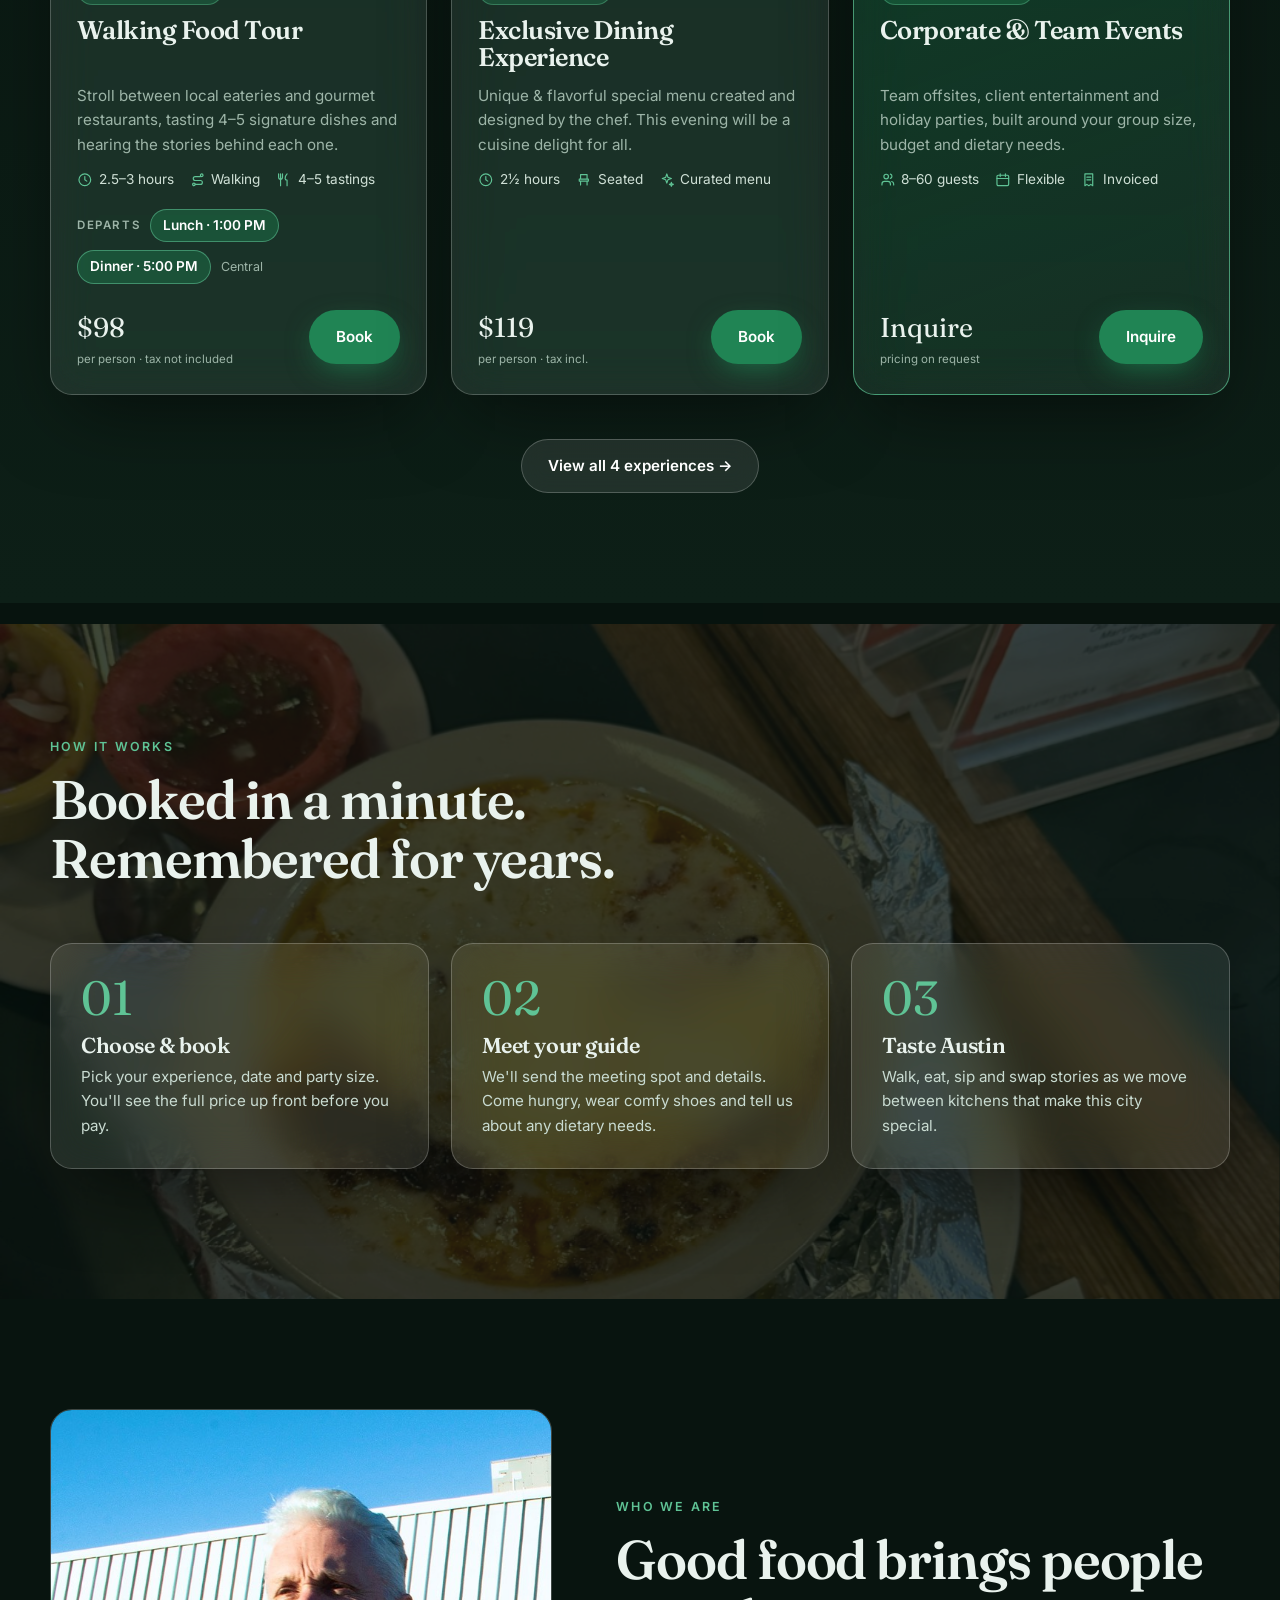
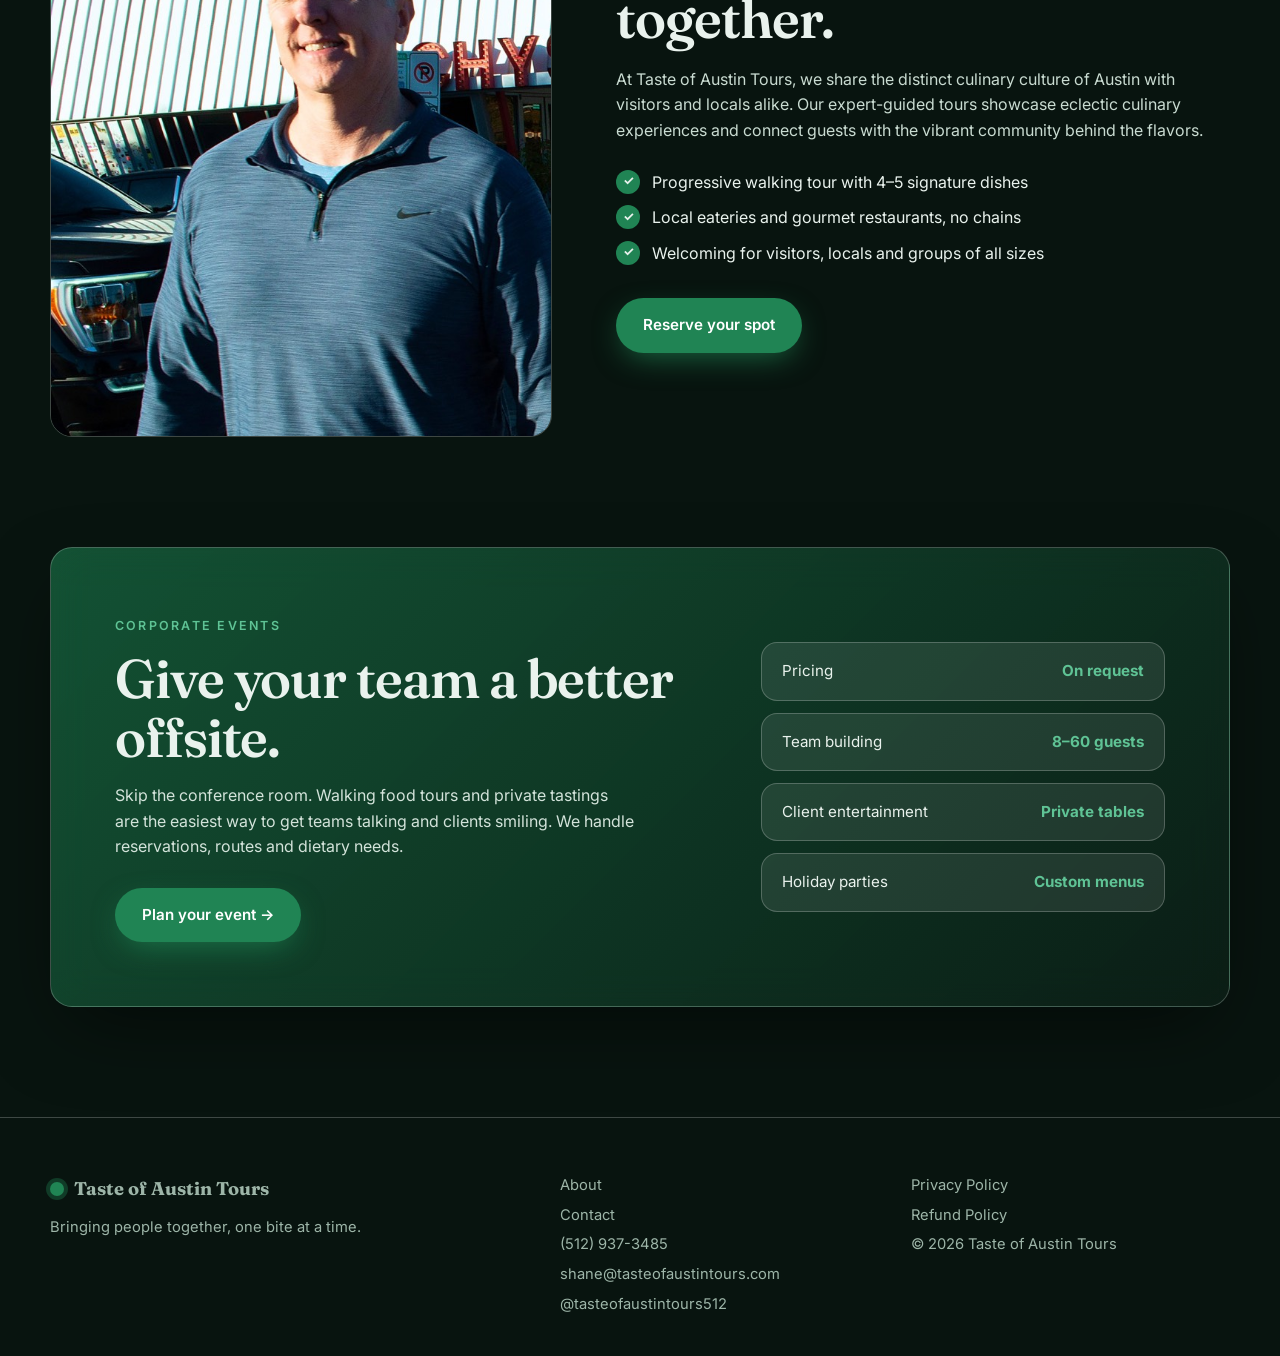
==== commit febf10d7: "Walking Food Tour: $98 per person, tax not included Co-Authored-By: Claude Sonnet 5.5 <noreply@anthr" ====
--- a/index.html
+++ b/index.html
@@ -56,7 +56,7 @@
       <div class="proof">
         <div><b>4–5</b><span>signature dishes</span></div>
         <div><b>2.5–3 hrs</b><span>guided walk</span></div>
-        <div><b>$106</b><span>all-in, tax included</span></div>
+        <div><b>$98</b><span>per person, tax not included</span></div>
       </div>
     </div>
     <div class="stack" aria-hidden="false">
@@ -81,7 +81,7 @@
           <h3>Walking Food Tour</h3>
           <p>Stroll between local eateries and gourmet restaurants, tasting 4–5 signature dishes and hearing the stories behind each one.</p>
           <div class="meta"><span><svg class="i" aria-hidden="true"><use href="#i-clock"/></svg> 2.5–3 hours</span><span><svg class="i" aria-hidden="true"><use href="#i-route"/></svg> Walking</span><span><svg class="i" aria-hidden="true"><use href="#i-utensils"/></svg> 4–5 tastings</span><span class="times"><b>Departs</b><time datetime="13:00">Lunch · 1:00 PM</time><time datetime="17:00">Dinner · 5:00 PM</time><small class="tz">Central</small></span></div>
-          <div class="foot"><div class="price">$106<small>per person · tax incl.</small></div><a class="btn btn-primary" href="book.html?exp=tour">Book</a></div>
+          <div class="foot"><div class="price">$98<small>per person · tax not included</small></div><a class="btn btn-primary" href="book.html?exp=tour">Book</a></div>
         </div>
       </article>
       <article class="glass spot event rv">
@@ -114,7 +114,7 @@
   <div class="wrap">
     <div class="head rv"><span class="eyebrow">How it works</span><h2>Booked in a minute. Remembered for years.</h2></div>
     <div class="steps">
-      <div class="glass spot step rv"><div class="n">01</div><h3>Choose &amp; book</h3><p>Pick your experience, date and party size. You'll see the full price up front, with tax included.</p></div>
+      <div class="glass spot step rv"><div class="n">01</div><h3>Choose &amp; book</h3><p>Pick your experience, date and party size. You'll see the full price up front before you pay.</p></div>
       <div class="glass spot step rv"><div class="n">02</div><h3>Meet your guide</h3><p>We'll send the meeting spot and details. Come hungry, wear comfy shoes and tell us about any dietary needs.</p></div>
       <div class="glass spot step rv"><div class="n">03</div><h3>Taste Austin</h3><p>Walk, eat, sip and swap stories as we move between kitchens that make this city special.</p></div>
     </div>
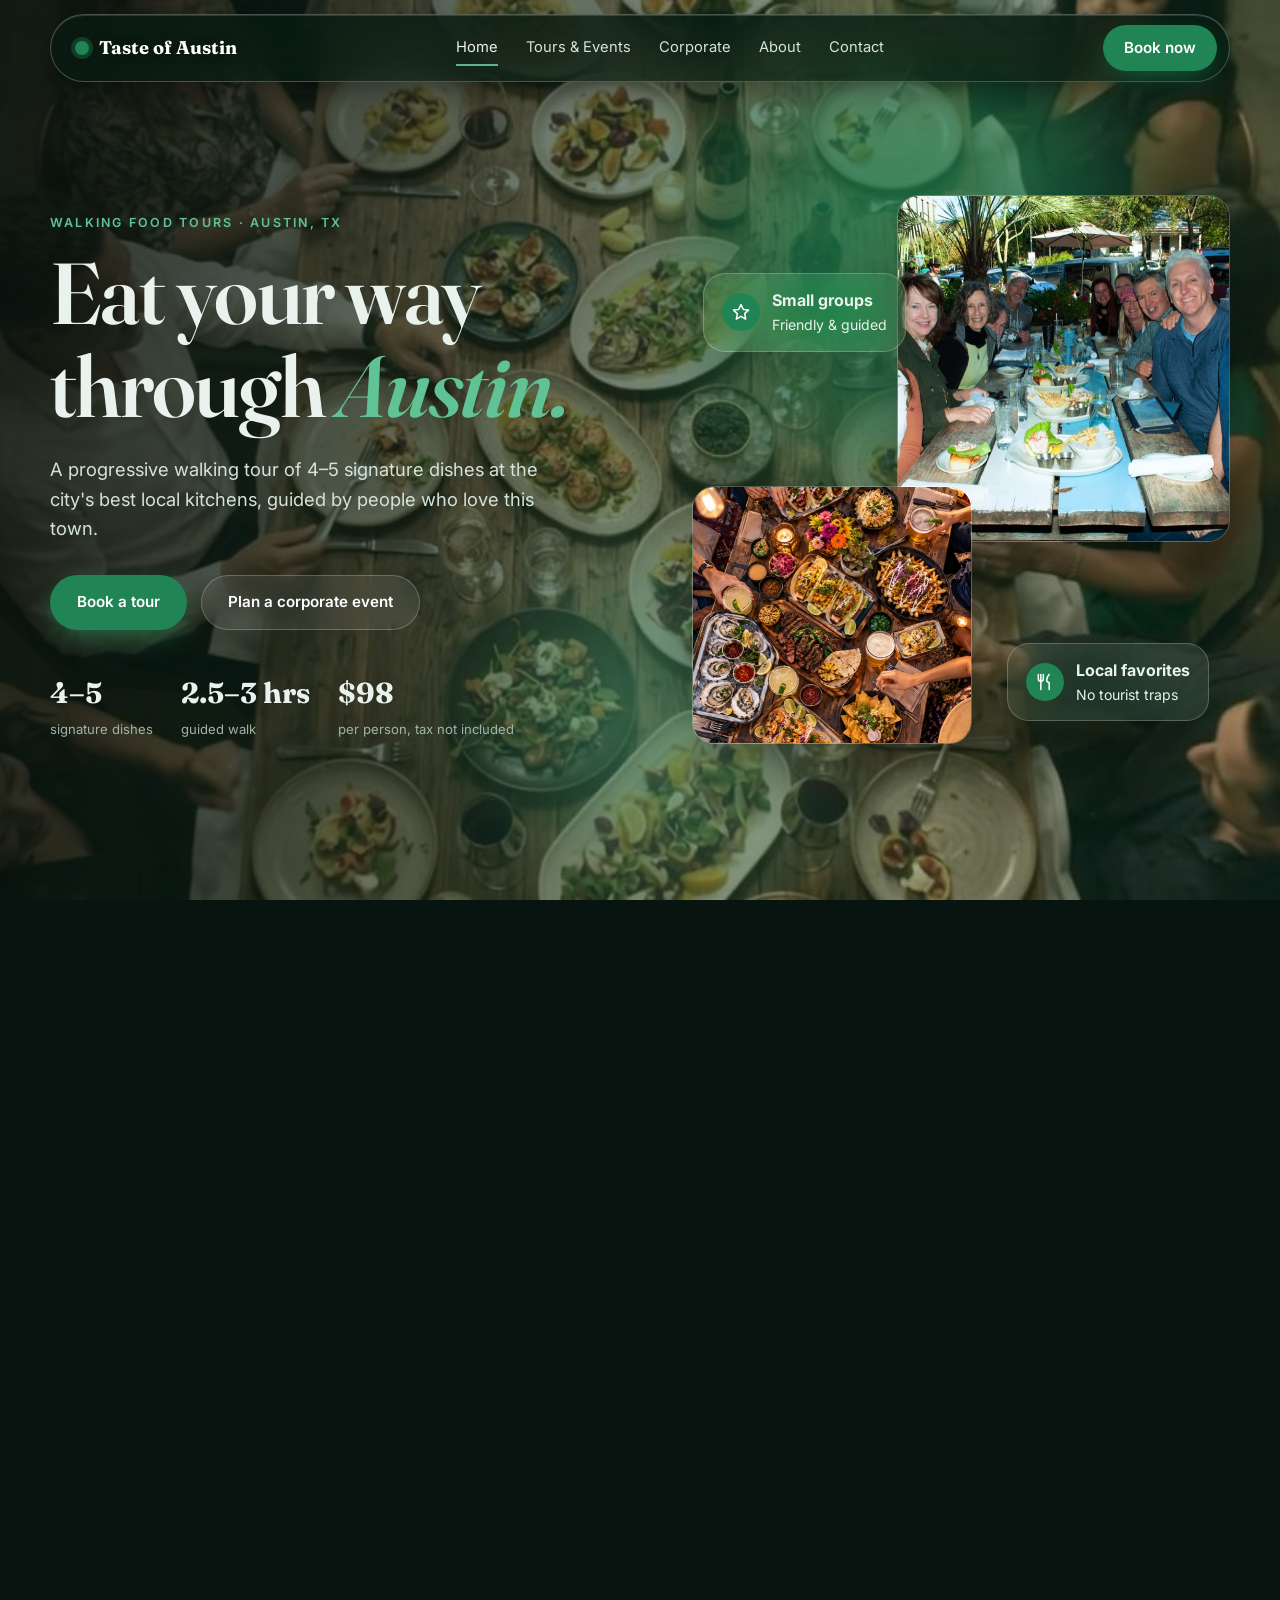
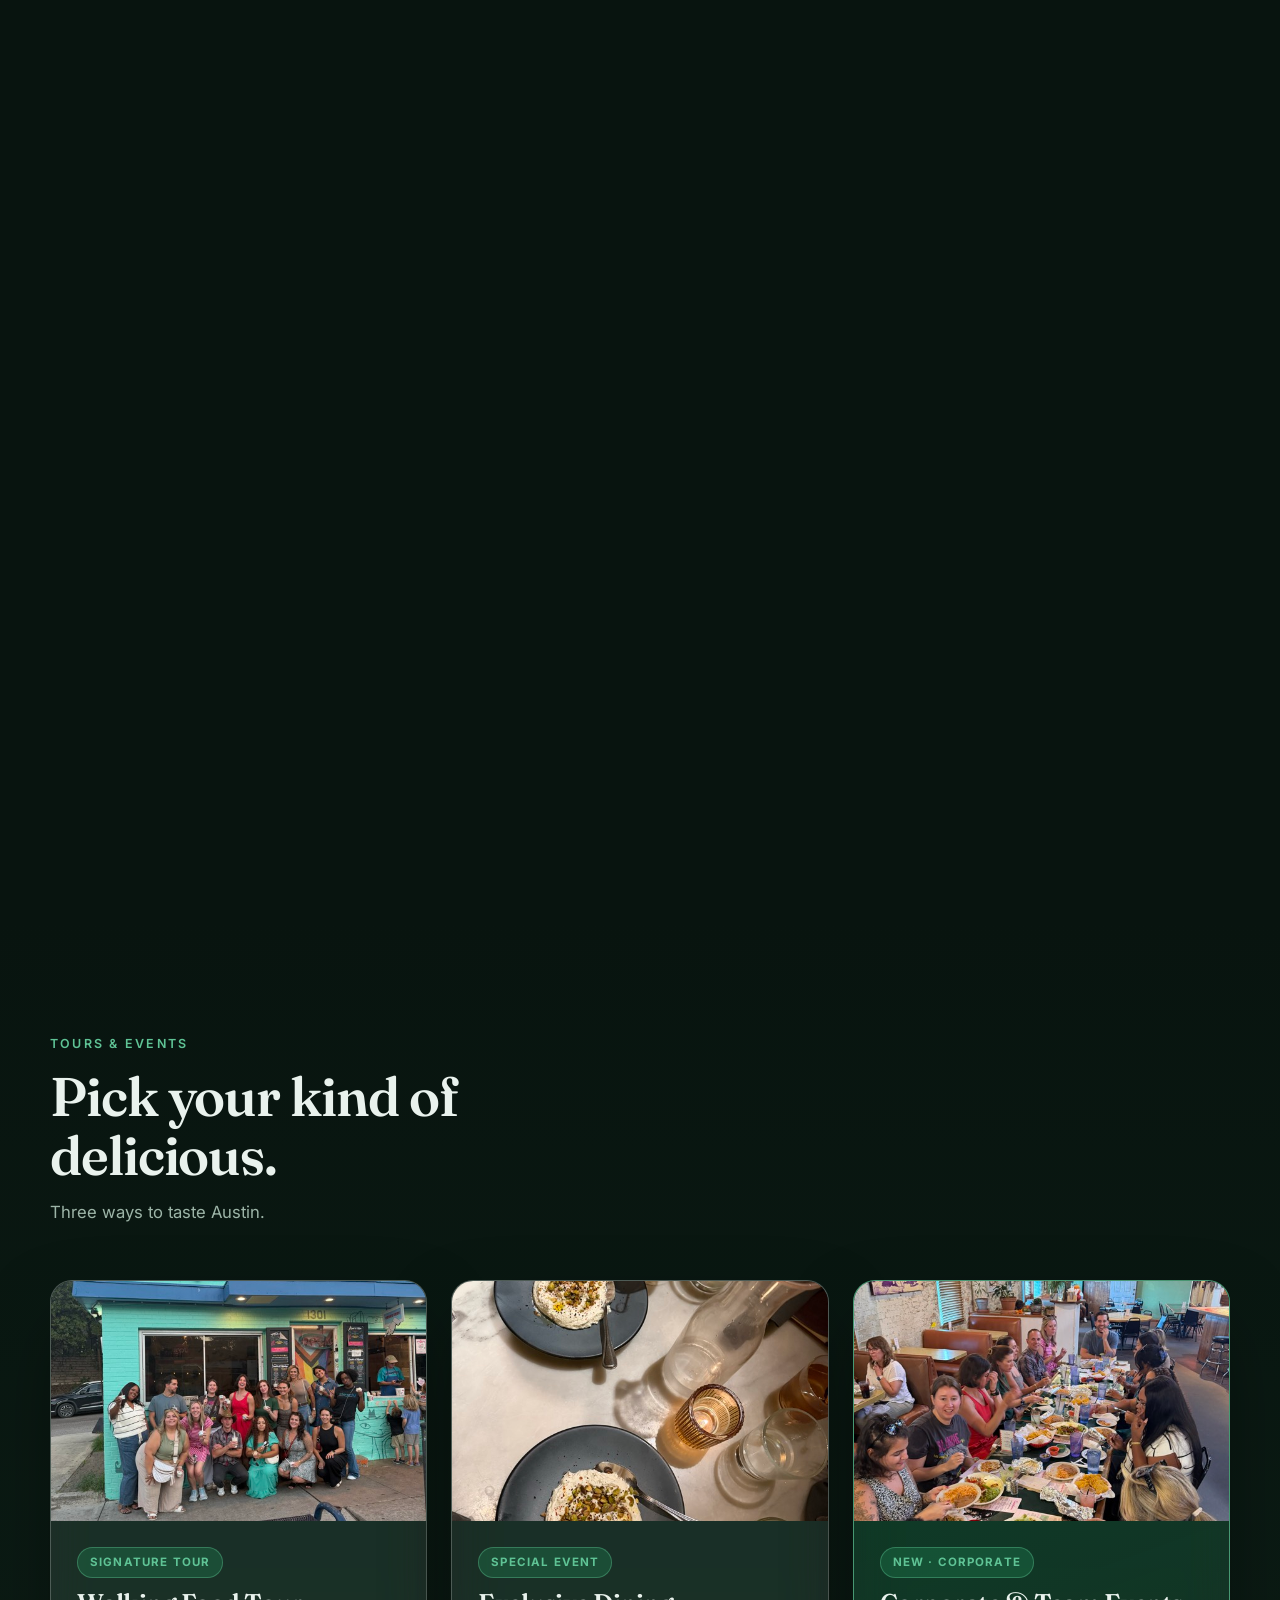
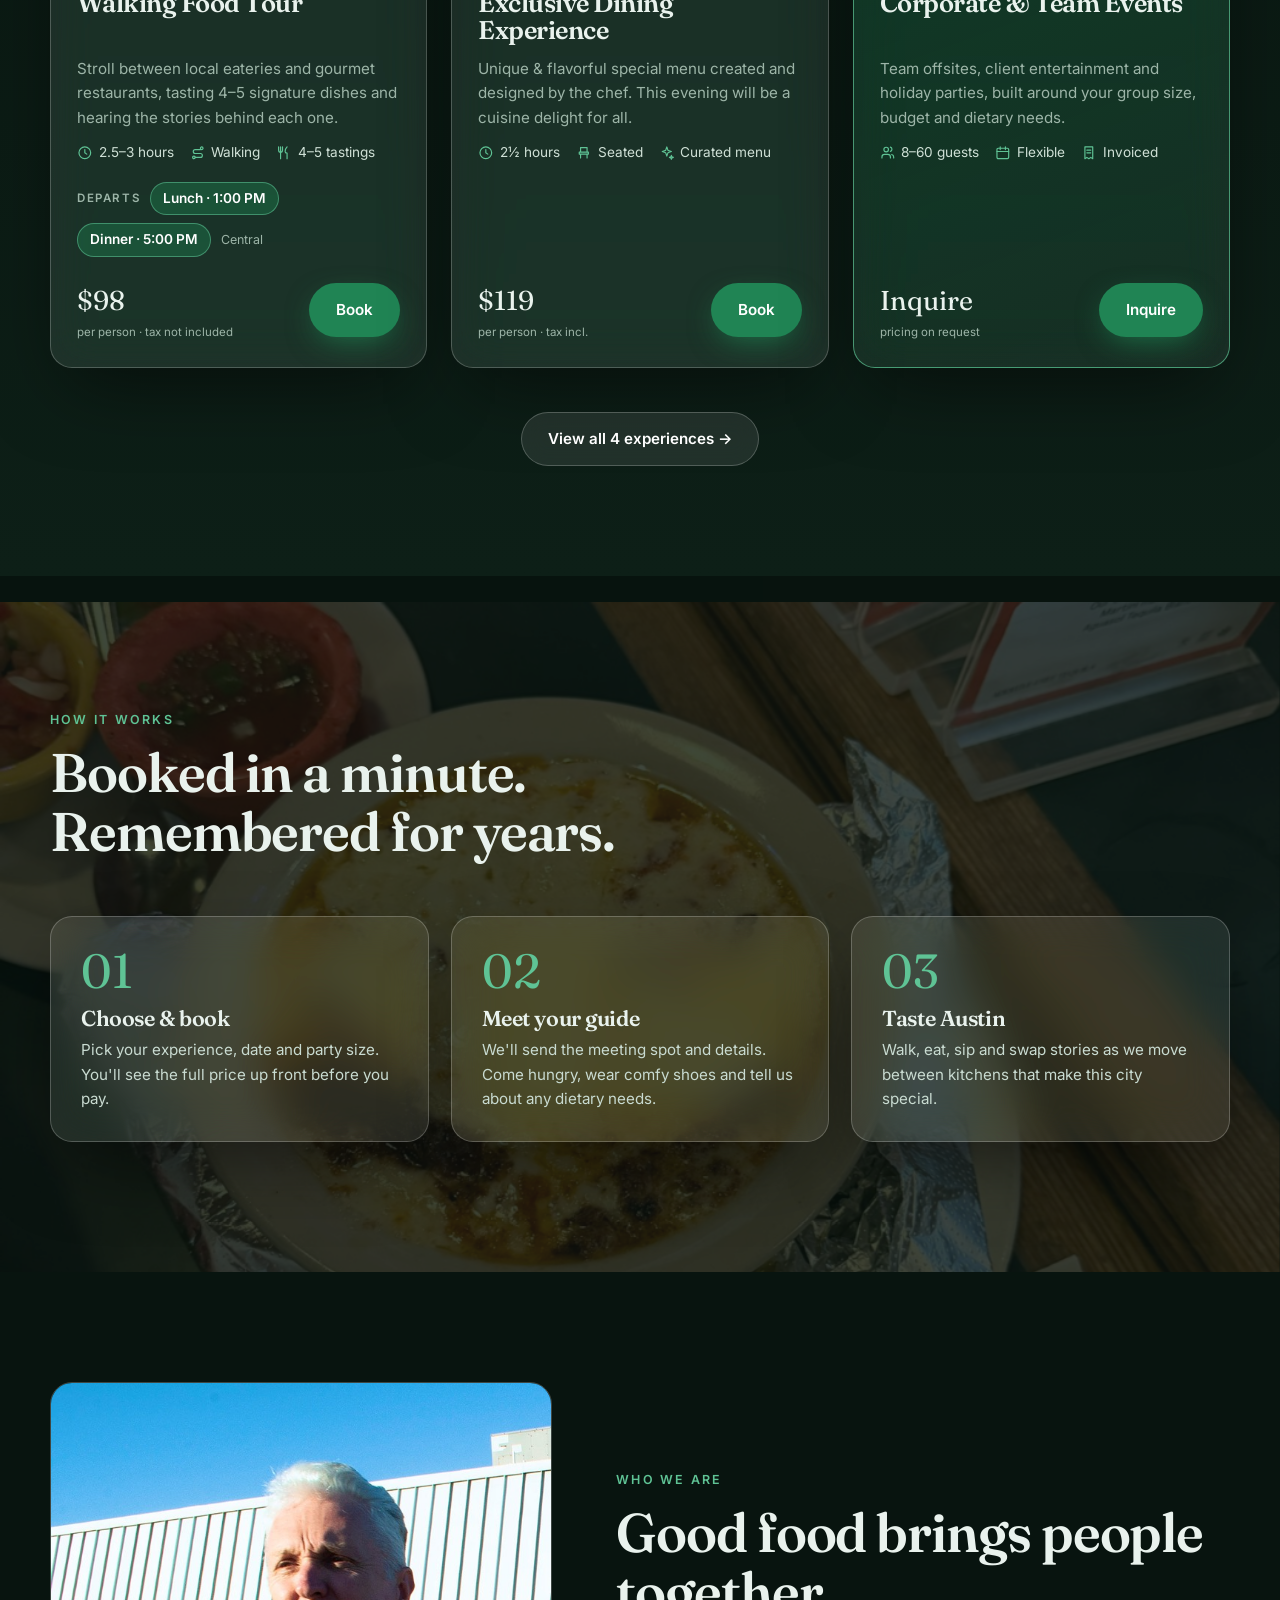
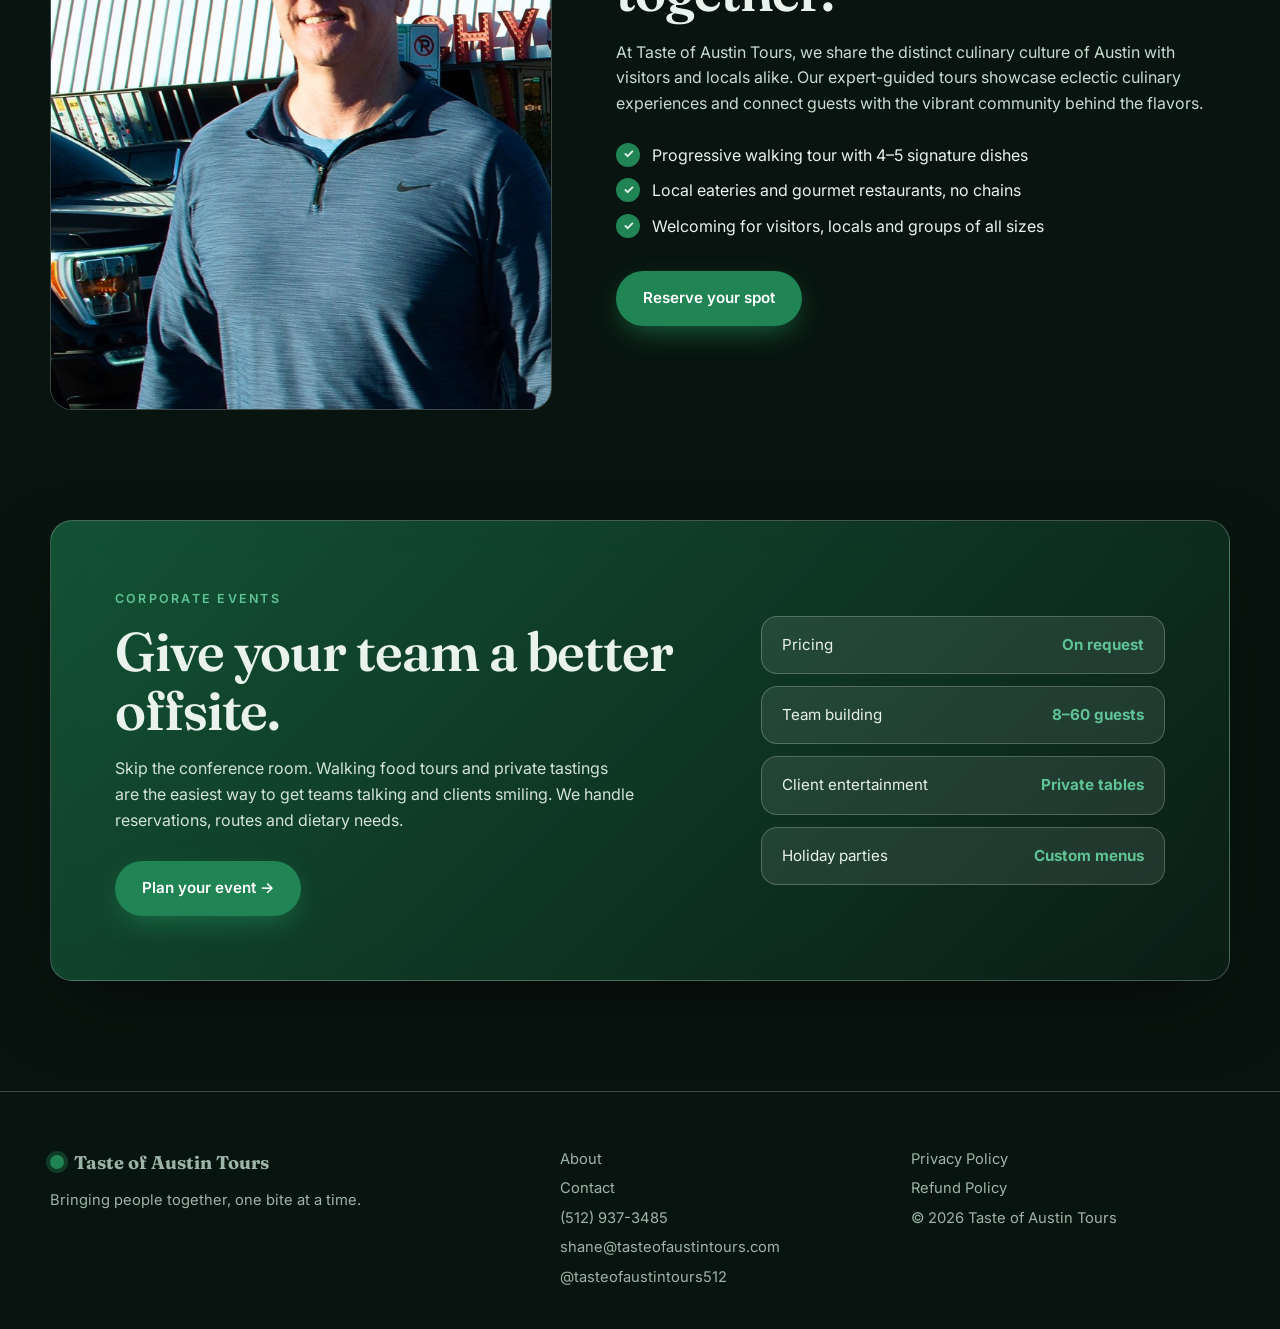
==== commit ccb1587f: "Home: remove 'hosted, walkable' sentence Co-Authored-By: Claude Sonnet 5.5 <noreply@anthropic.com>" ====
--- a/index.html
+++ b/index.html
@@ -72,7 +72,7 @@
 
 <section class="events" id="events">
   <div class="wrap">
-    <div class="head rv"><span class="eyebrow">Tours &amp; events</span><h2>Pick your kind of delicious.</h2><p>Three ways to taste Austin. Every one is hosted, walkable and paced so you leave happy, not stuffed.</p></div>
+    <div class="head rv"><span class="eyebrow">Tours &amp; events</span><h2>Pick your kind of delicious.</h2><p>Three ways to taste Austin.</p></div>
     <div class="event-grid">
       <article class="glass spot event rv">
         <div class="pic"><img src="img/amys.jpg" srcset="img/m/amys.jpg 800w, img/amys.jpg 1400w" sizes="(max-width:700px) 100vw, (max-width:1100px) 50vw, 380px" loading="lazy" style="object-position:50% 62%" alt="Guests posing with ice cream outside Amy’s Ice Creams on the walking food tour"></div>
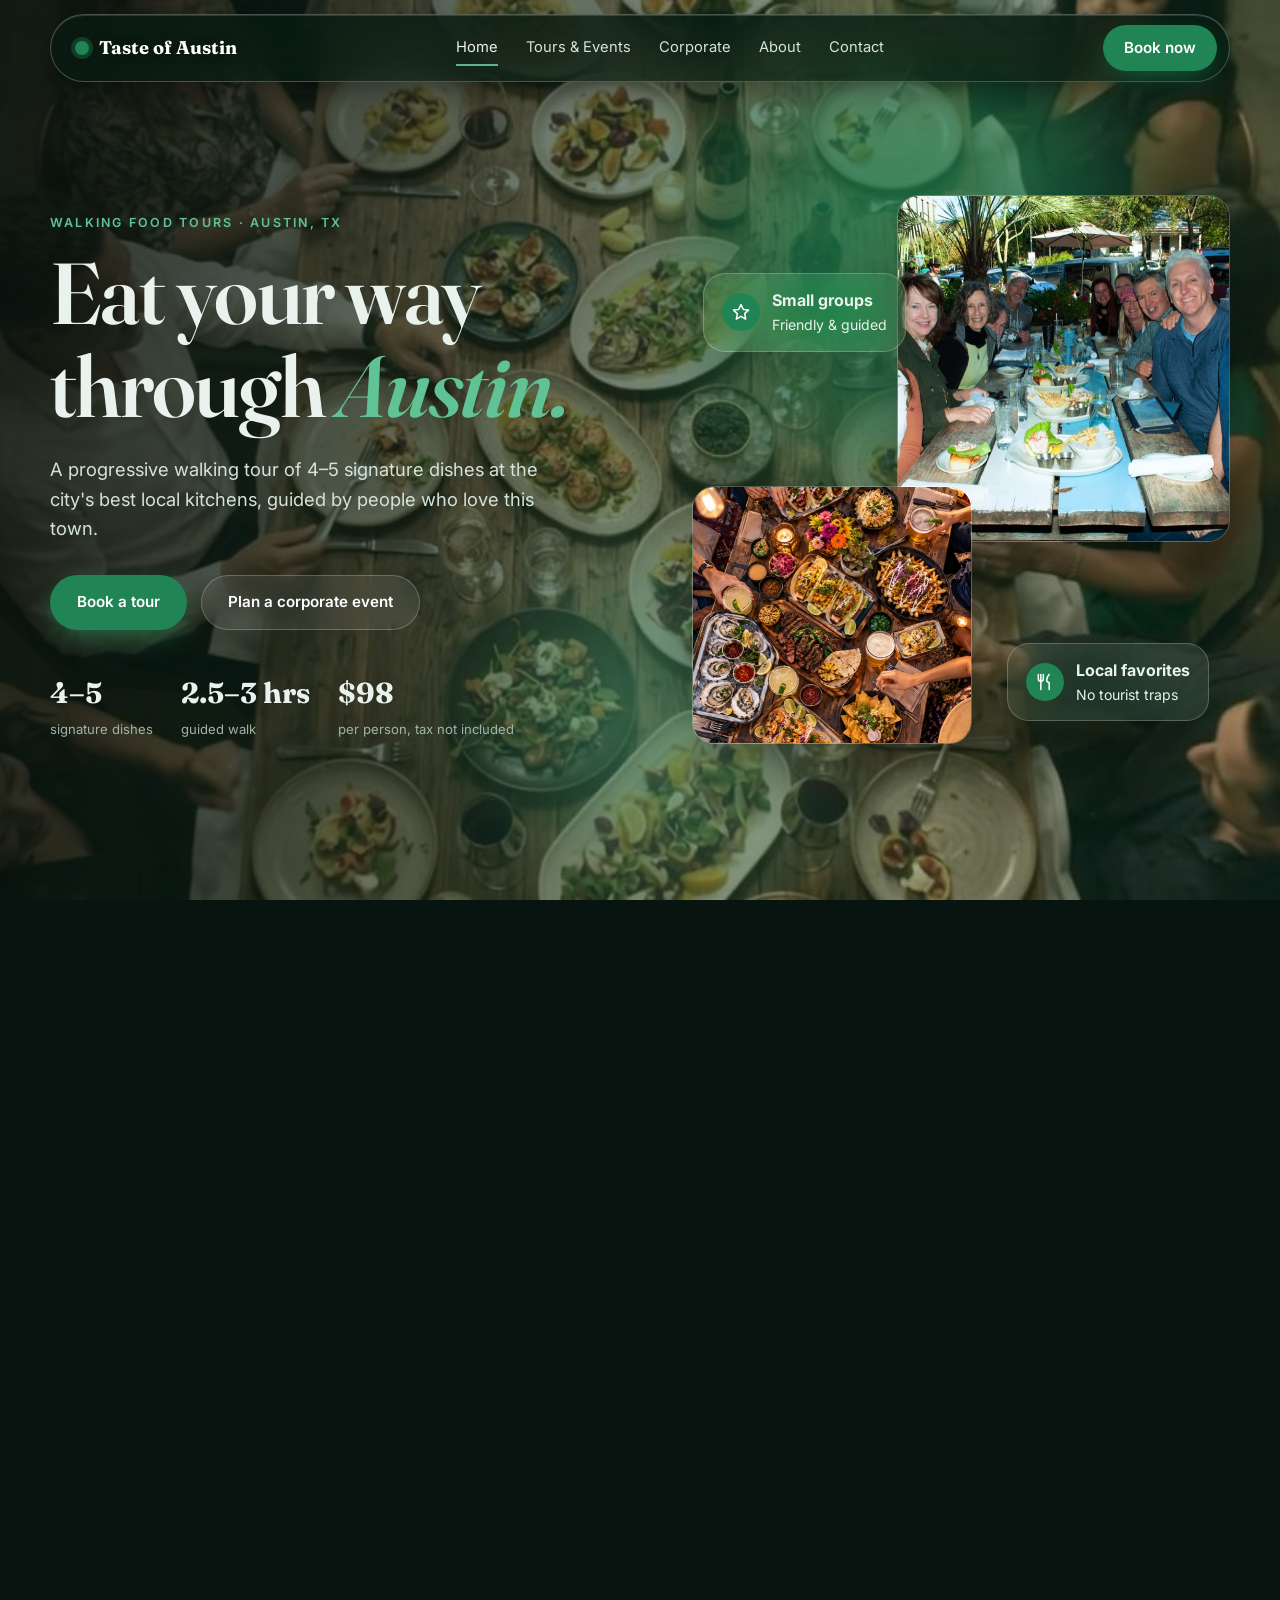
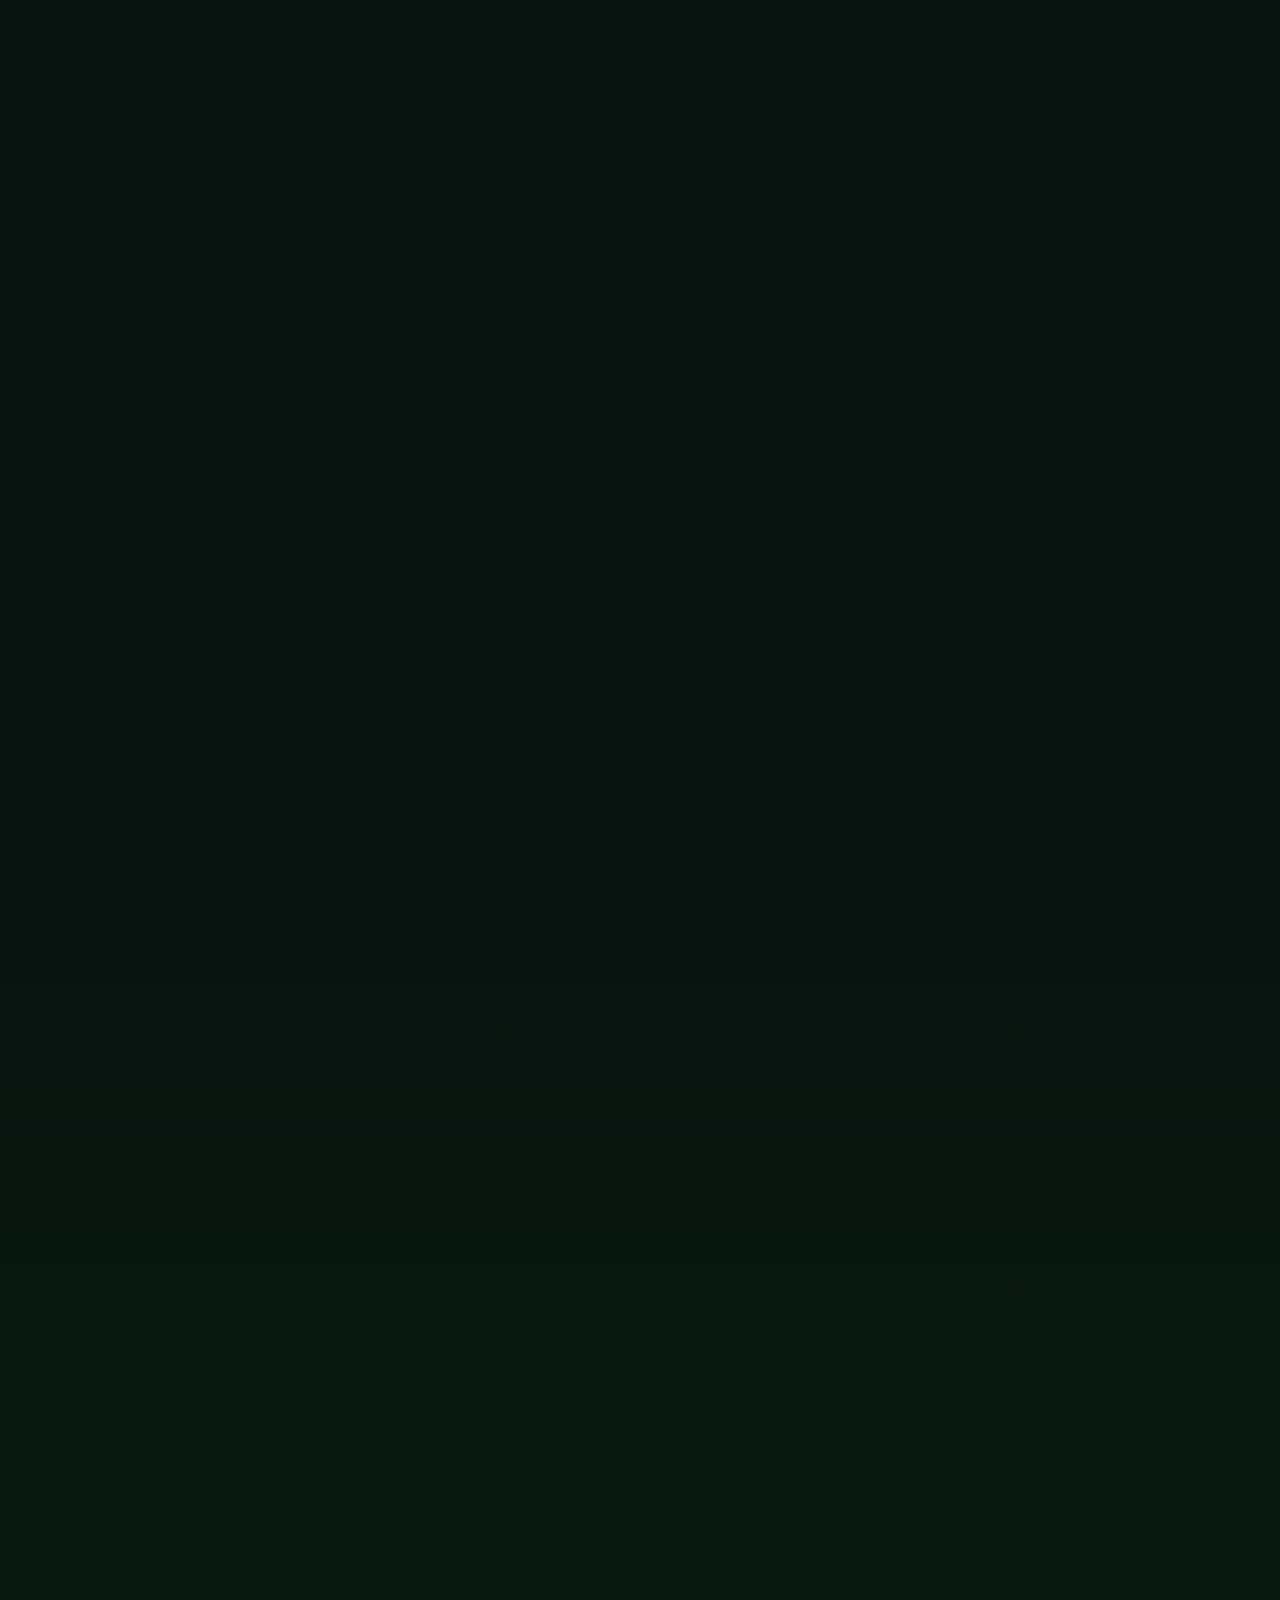
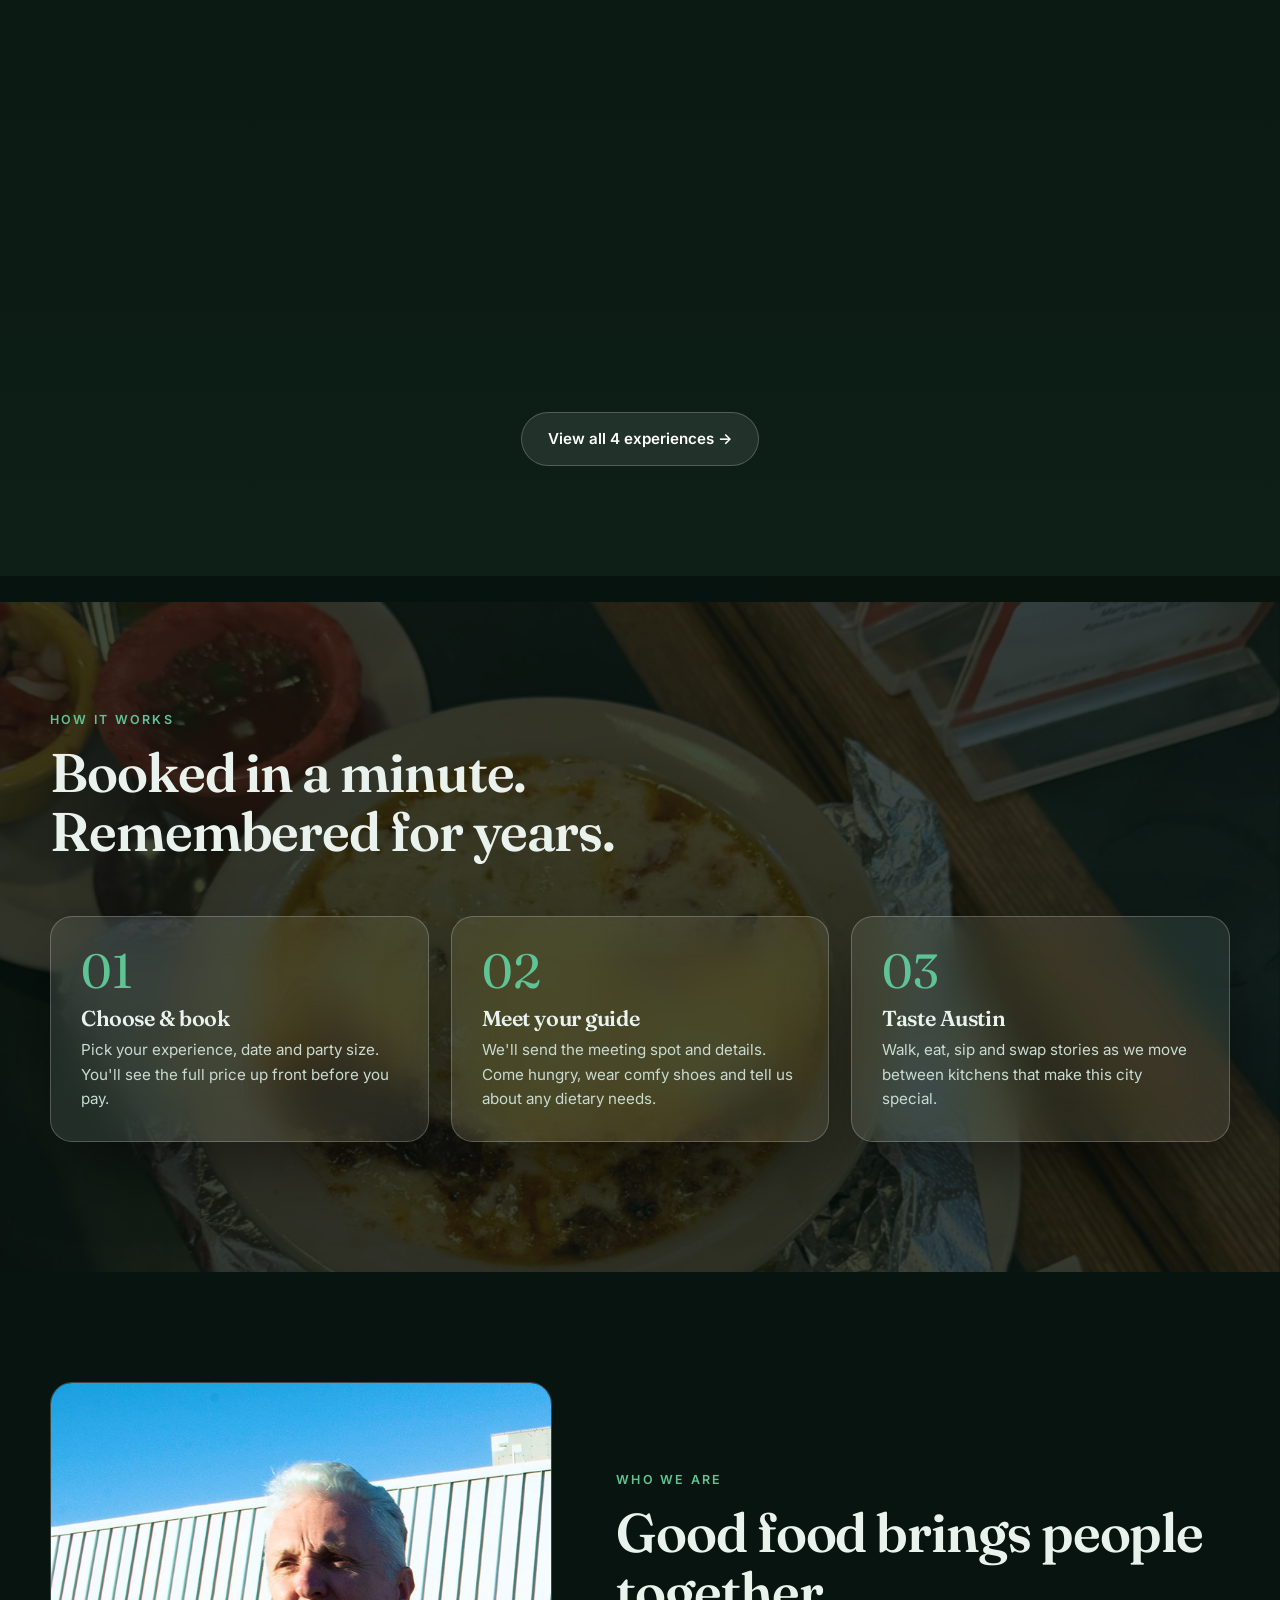
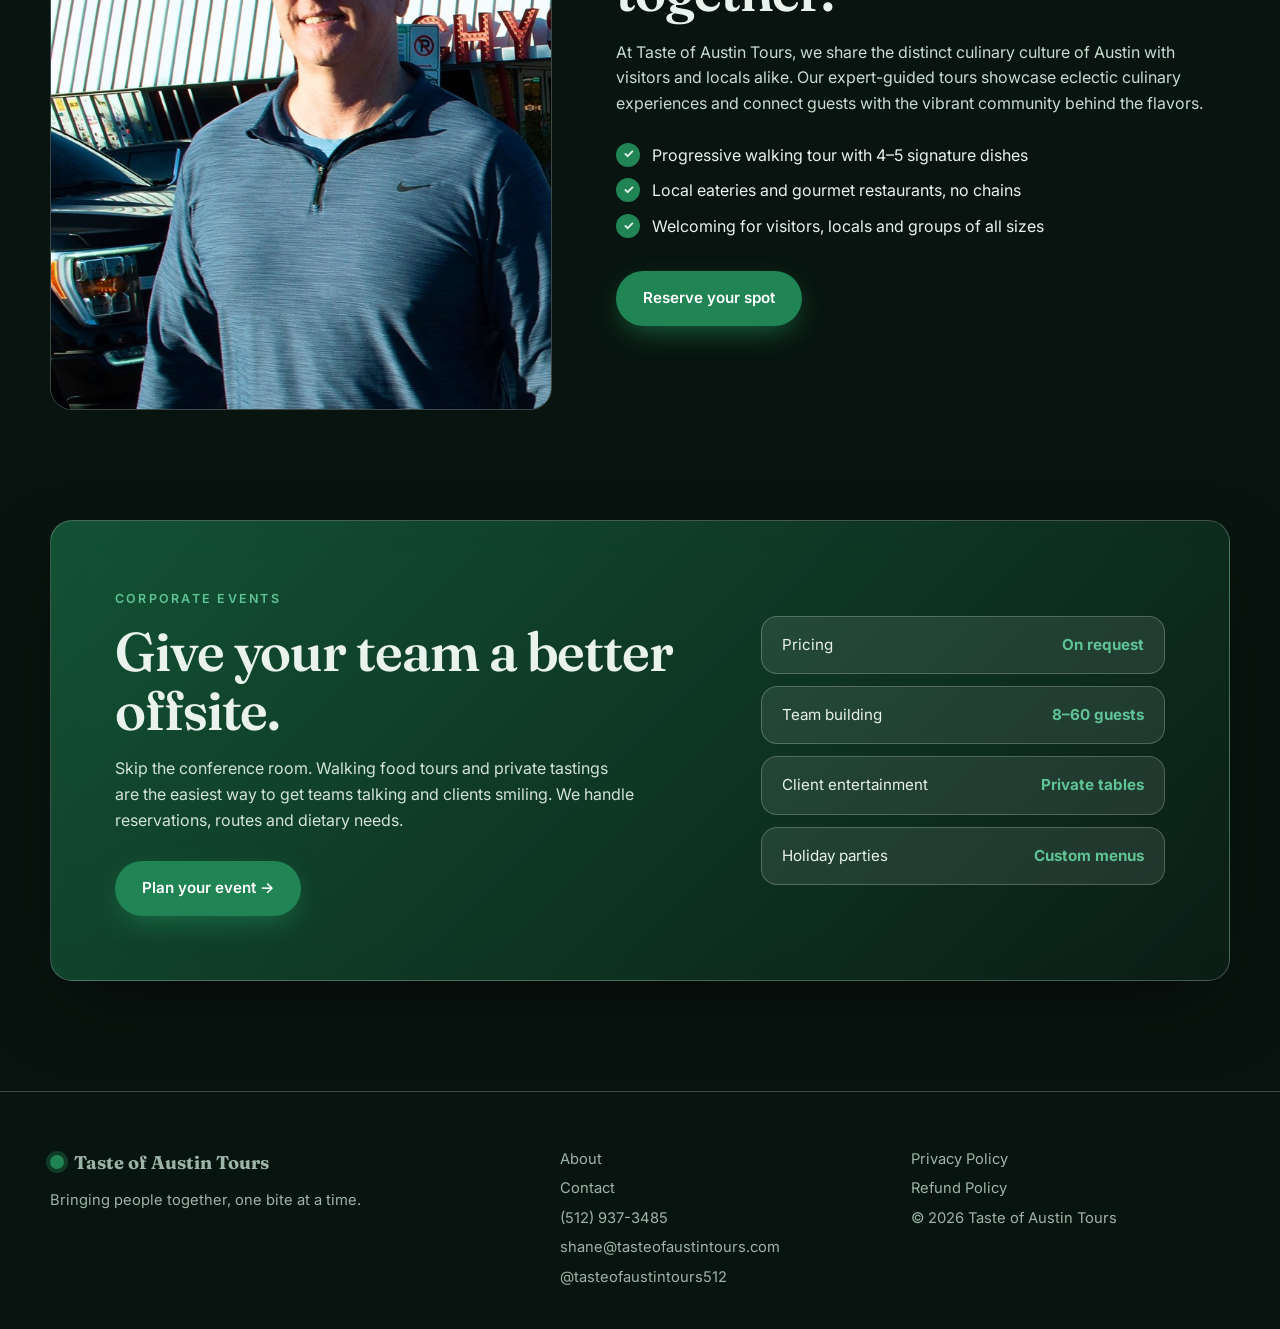
==== commit 1360959f: "Dining: $125 tax not included; 2.5 hours Co-Authored-By: Claude Sonnet 5.5 <noreply@anthropic.com>" ====
--- a/index.html
+++ b/index.html
@@ -90,8 +90,8 @@
           <span class="tag">Special event</span>
           <h3>Exclusive Dining Experience</h3>
           <p>Unique &amp; flavorful special menu created and designed by the chef. This evening will be a cuisine delight for all.</p>
-          <div class="meta"><span><svg class="i" aria-hidden="true"><use href="#i-clock"/></svg> 2½ hours</span><span><svg class="i" aria-hidden="true"><use href="#i-seat"/></svg> Seated</span><span><svg class="i" aria-hidden="true"><use href="#i-sparkles"/></svg> Curated menu</span></div>
-          <div class="foot"><div class="price">$119<small>per person · tax incl.</small></div><a class="btn btn-primary" href="book.html?exp=dining">Book</a></div>
+          <div class="meta"><span><svg class="i" aria-hidden="true"><use href="#i-clock"/></svg> 2.5 hours</span><span><svg class="i" aria-hidden="true"><use href="#i-seat"/></svg> Seated</span><span><svg class="i" aria-hidden="true"><use href="#i-sparkles"/></svg> Curated menu</span></div>
+          <div class="foot"><div class="price">$125<small>per person · tax not included</small></div><a class="btn btn-primary" href="book.html?exp=dining">Book</a></div>
         </div>
       </article>
       <article class="glass spot event featured rv">
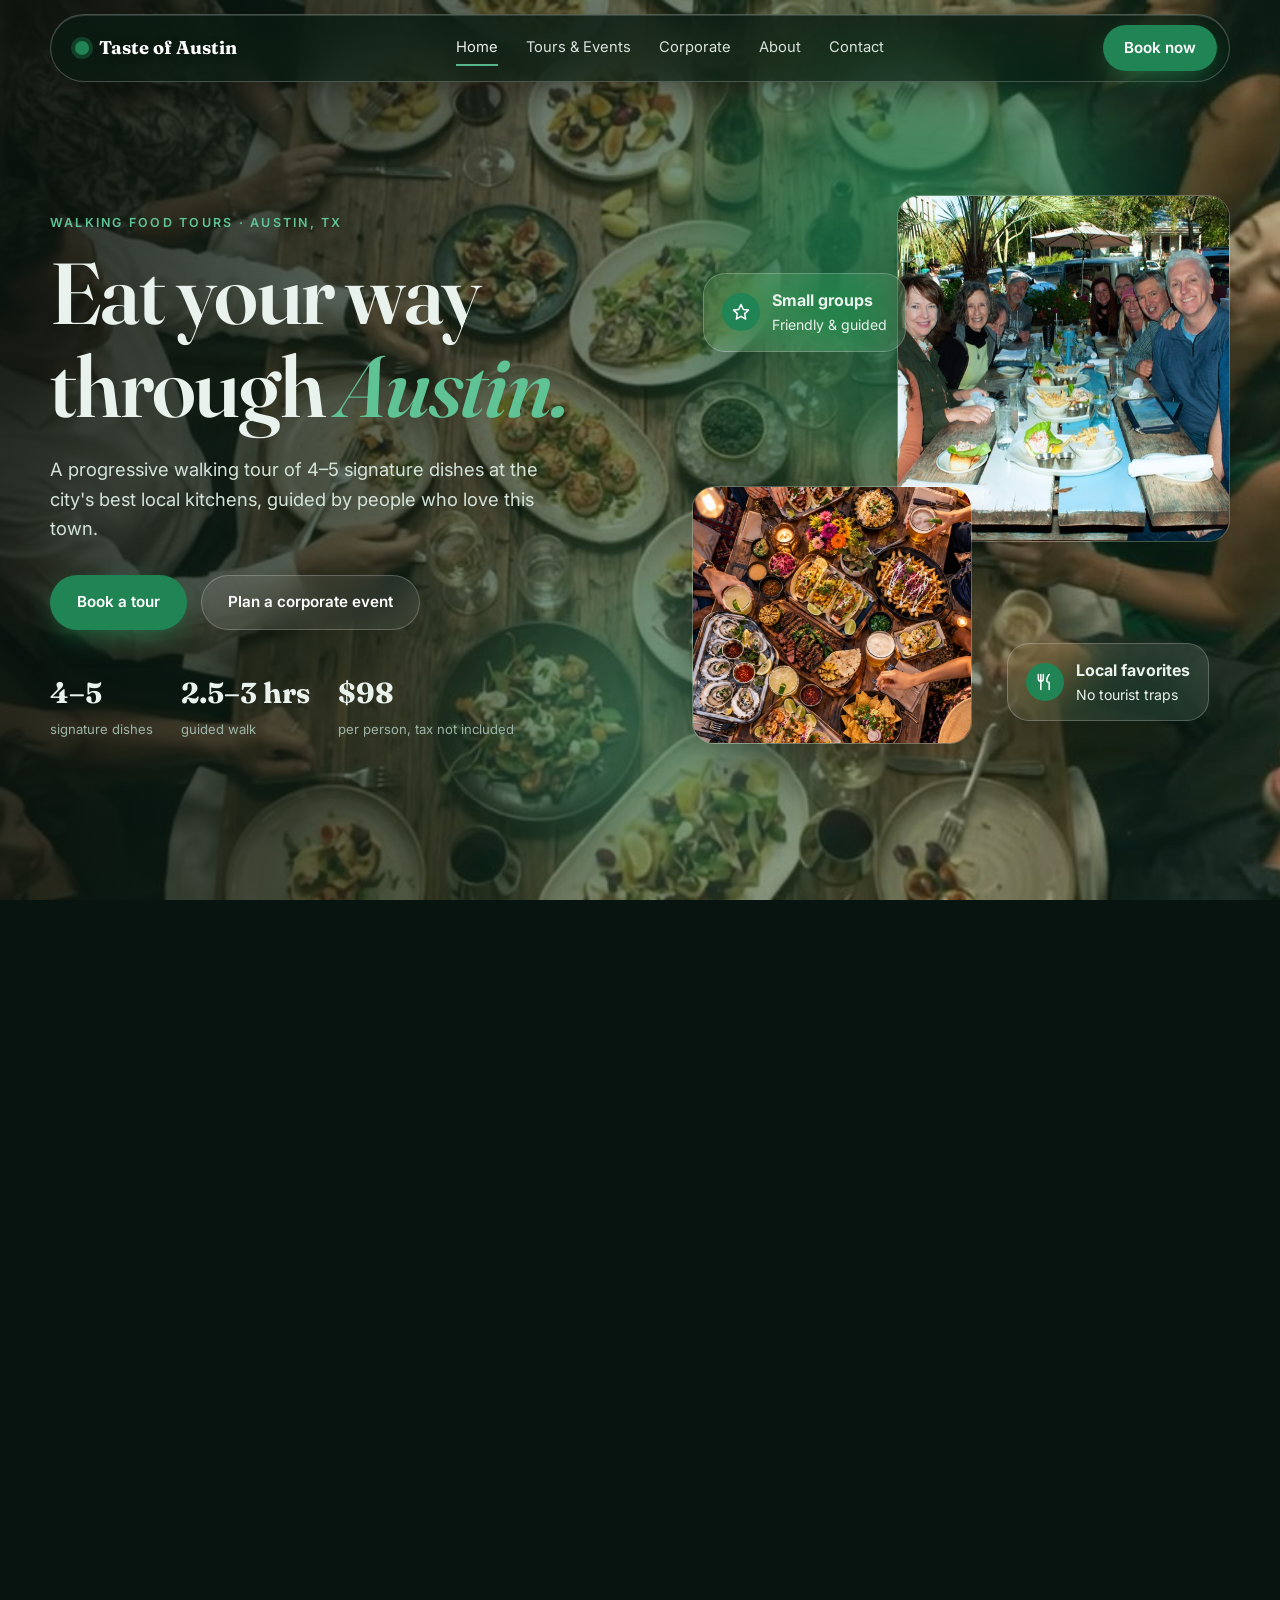
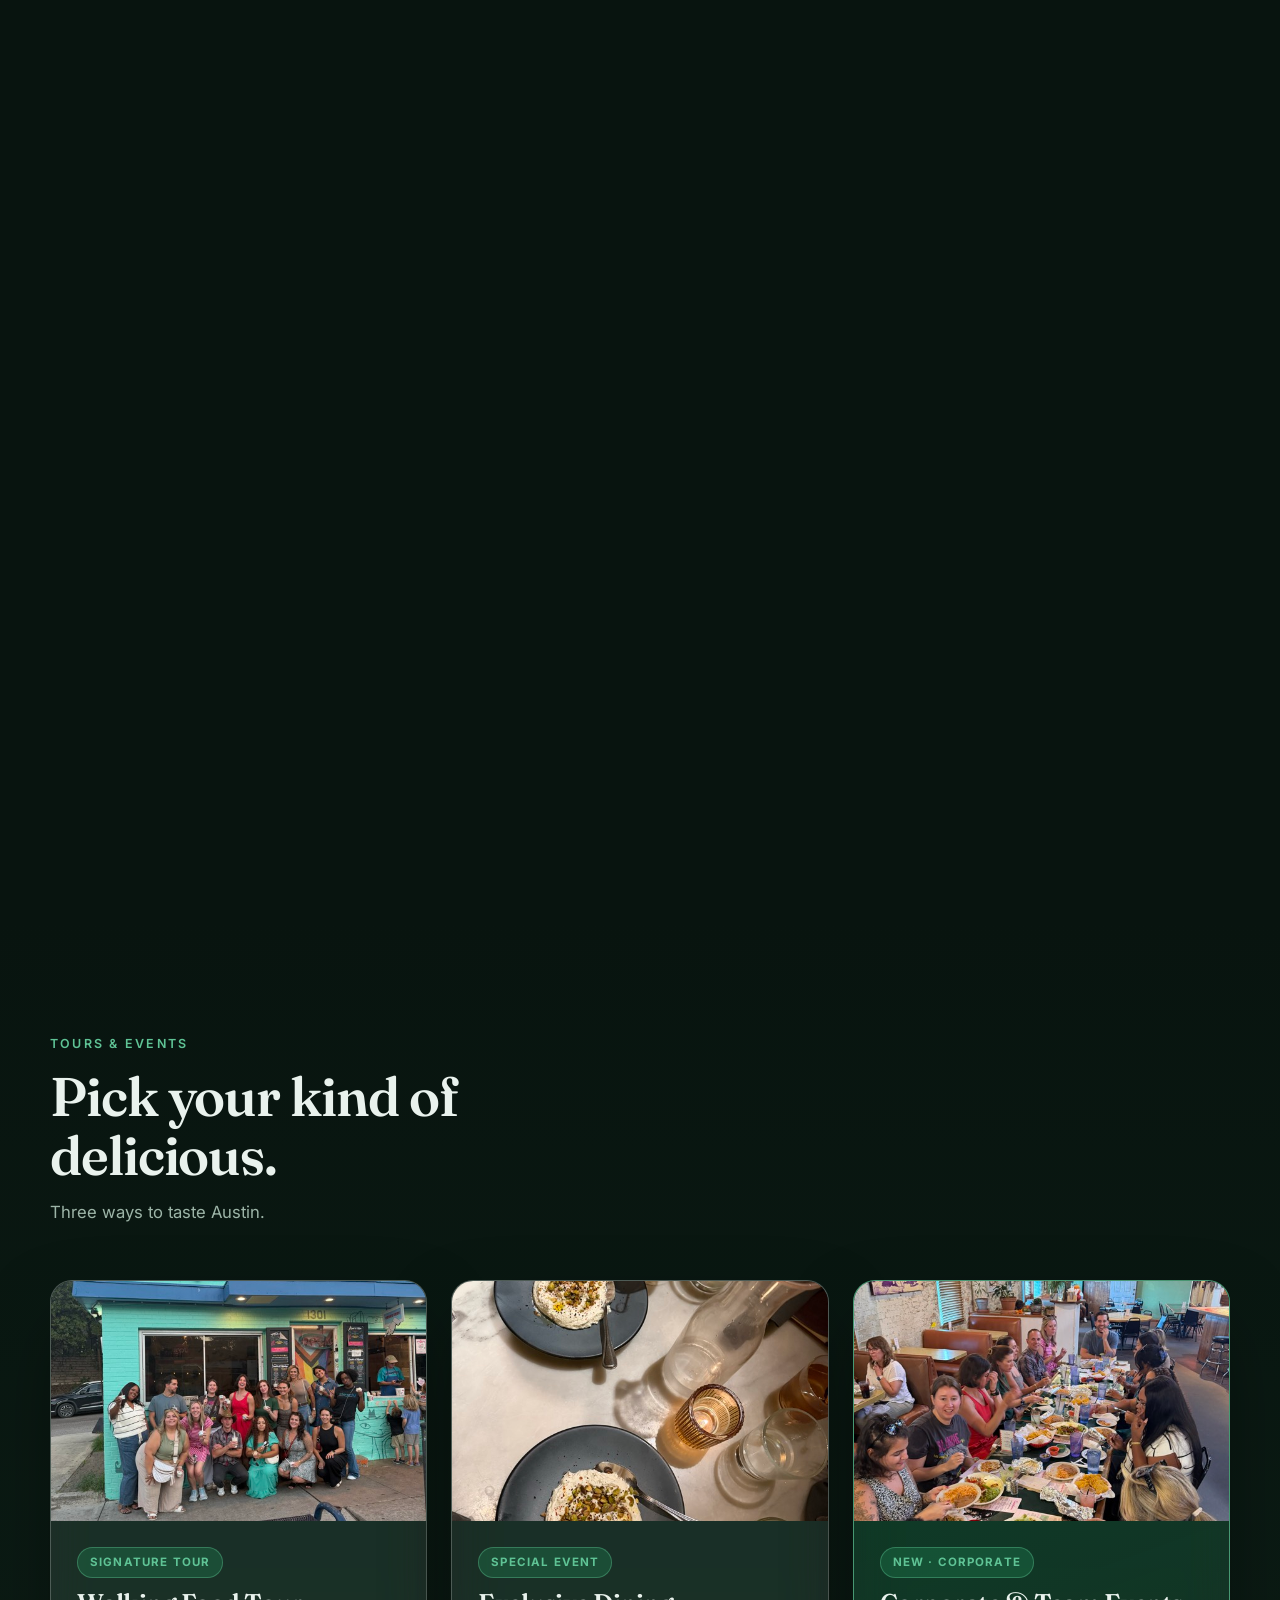
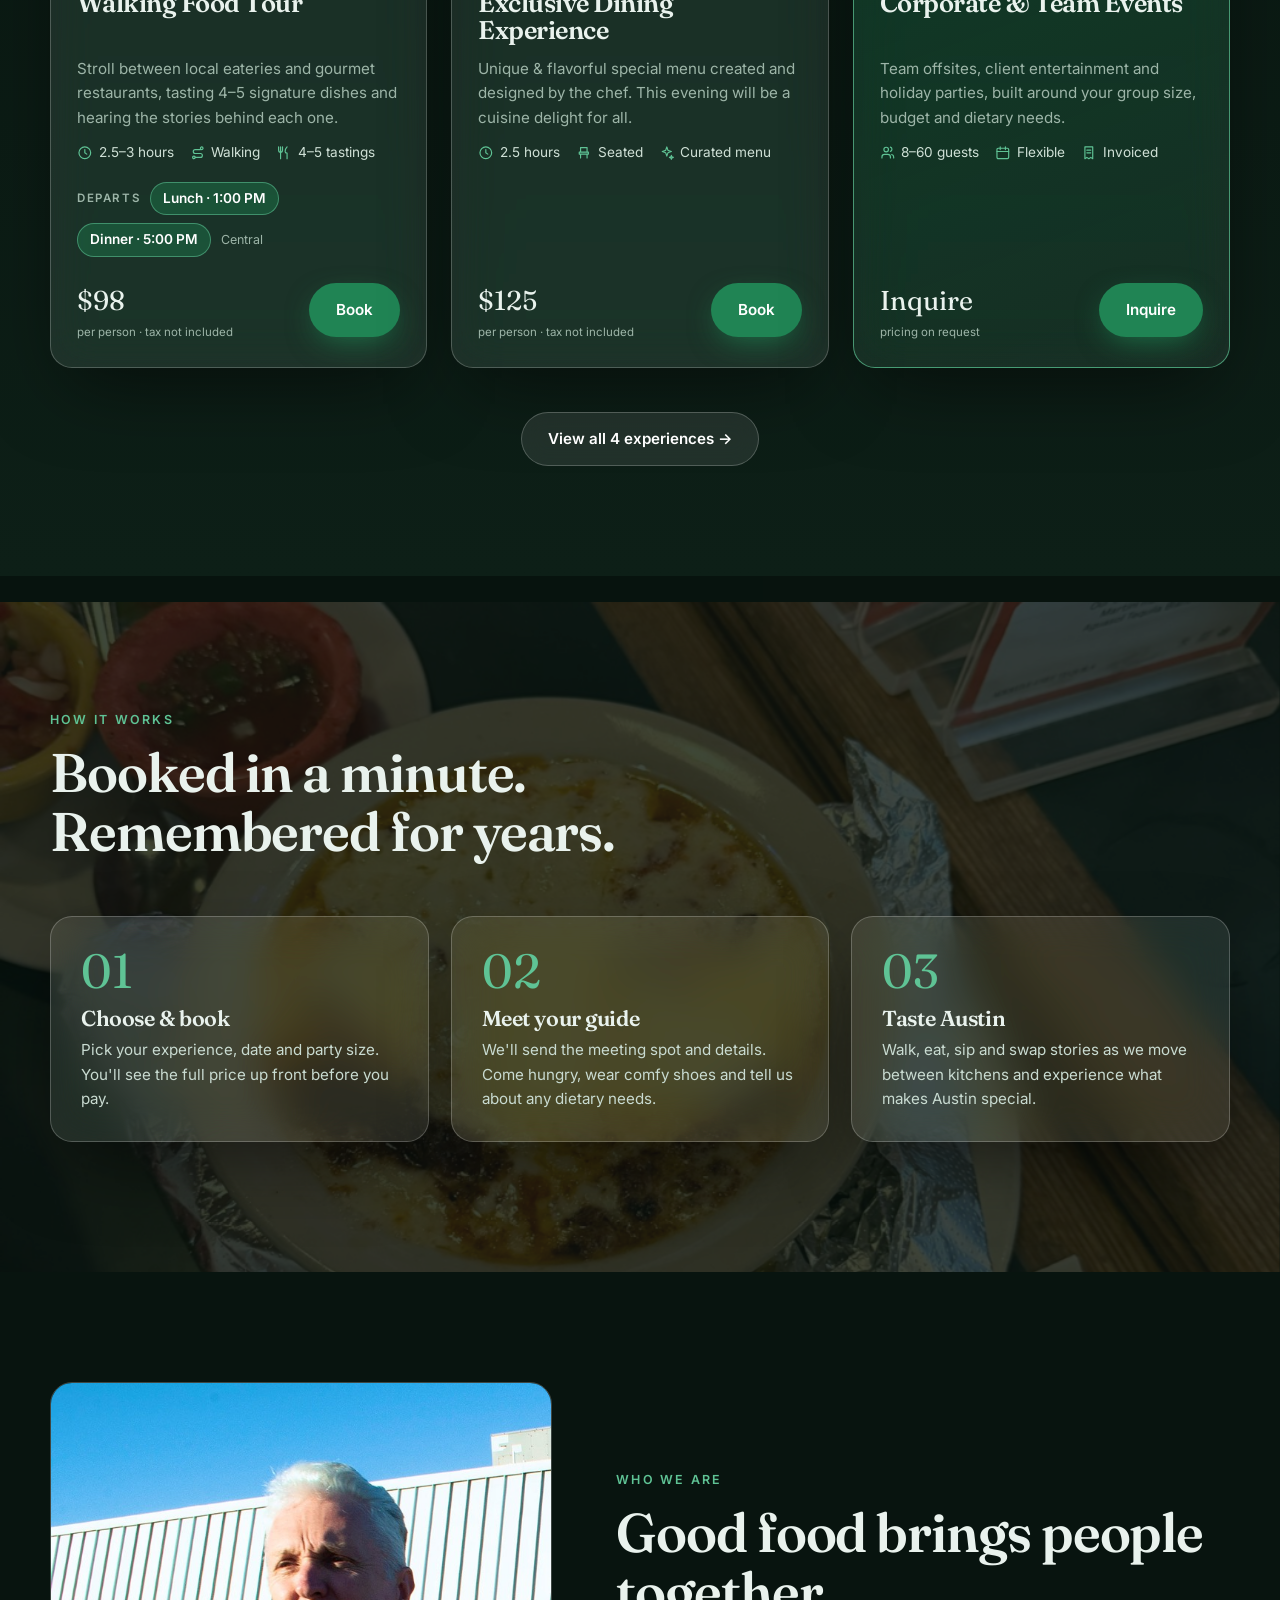
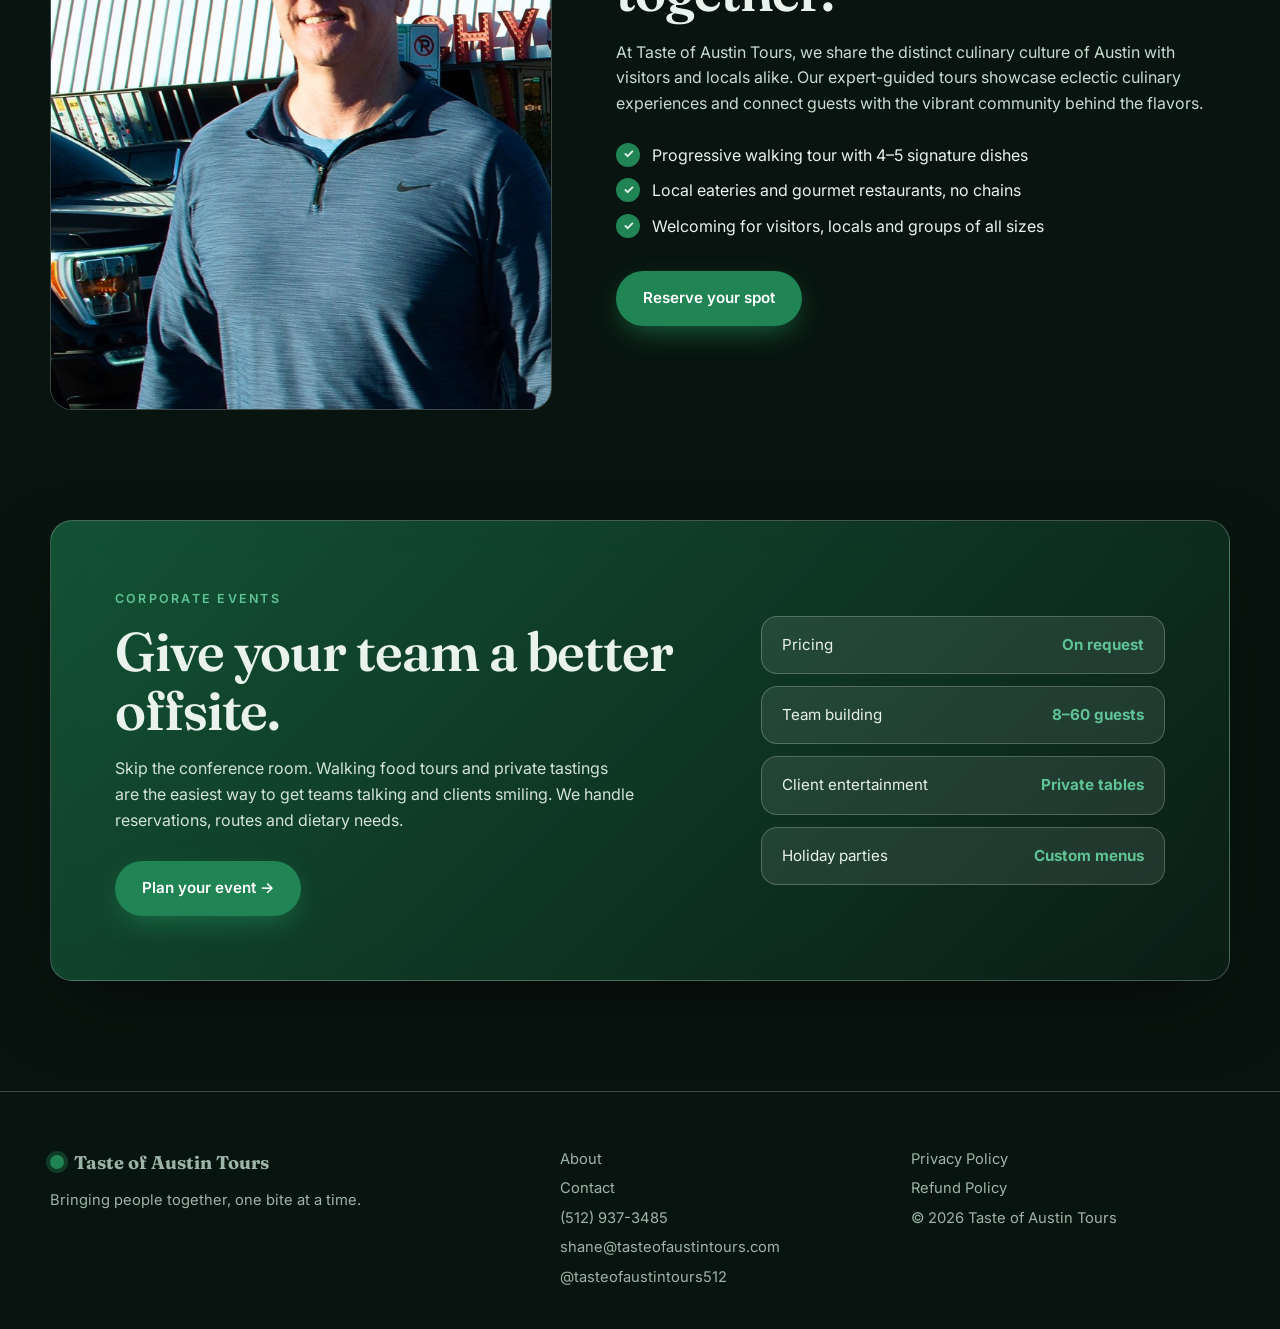
==== commit 4fb15dce: "How it works: update step 3 copy Co-Authored-By: Claude Sonnet 5.5 <noreply@anthropic.com>" ====
--- a/index.html
+++ b/index.html
@@ -116,7 +116,7 @@
     <div class="steps">
       <div class="glass spot step rv"><div class="n">01</div><h3>Choose &amp; book</h3><p>Pick your experience, date and party size. You'll see the full price up front before you pay.</p></div>
       <div class="glass spot step rv"><div class="n">02</div><h3>Meet your guide</h3><p>We'll send the meeting spot and details. Come hungry, wear comfy shoes and tell us about any dietary needs.</p></div>
-      <div class="glass spot step rv"><div class="n">03</div><h3>Taste Austin</h3><p>Walk, eat, sip and swap stories as we move between kitchens that make this city special.</p></div>
+      <div class="glass spot step rv"><div class="n">03</div><h3>Taste Austin</h3><p>Walk, eat, sip and swap stories as we move between kitchens and experience what makes Austin special.</p></div>
     </div>
   </div>
 </section>
